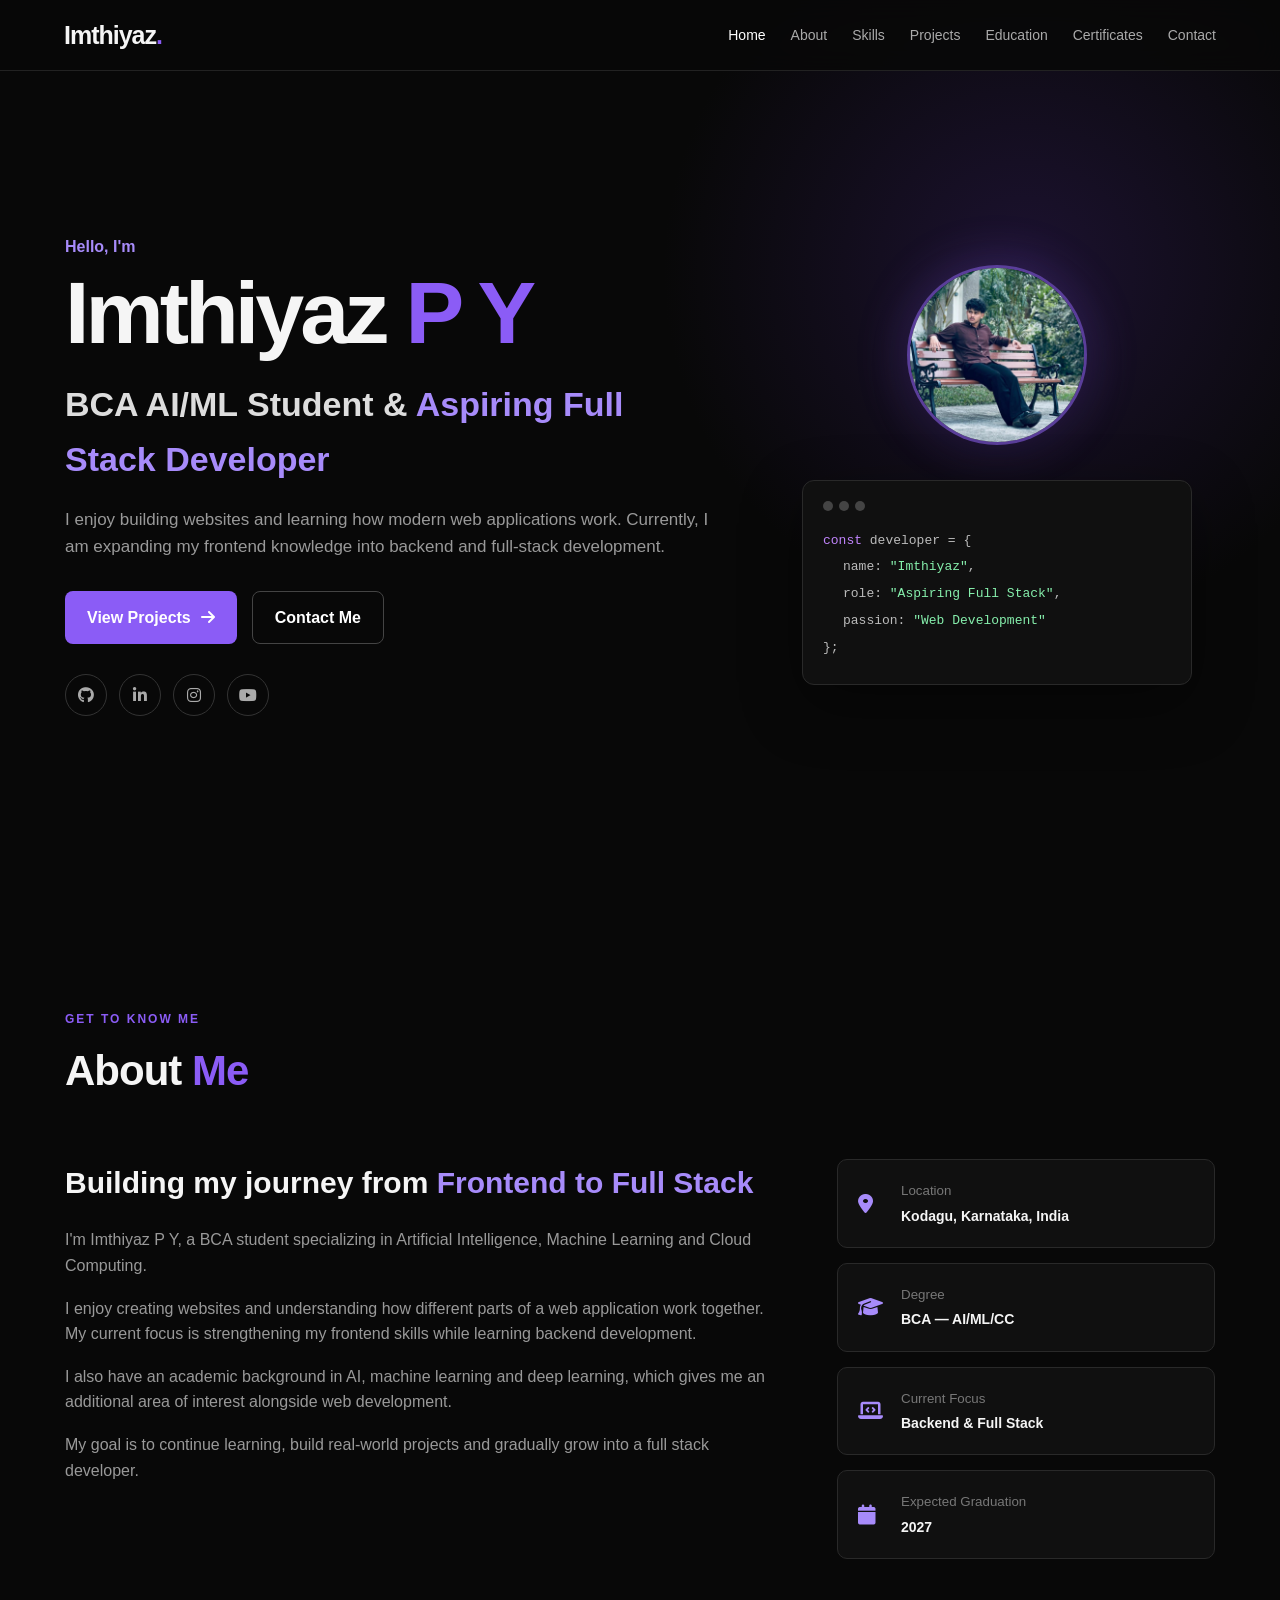
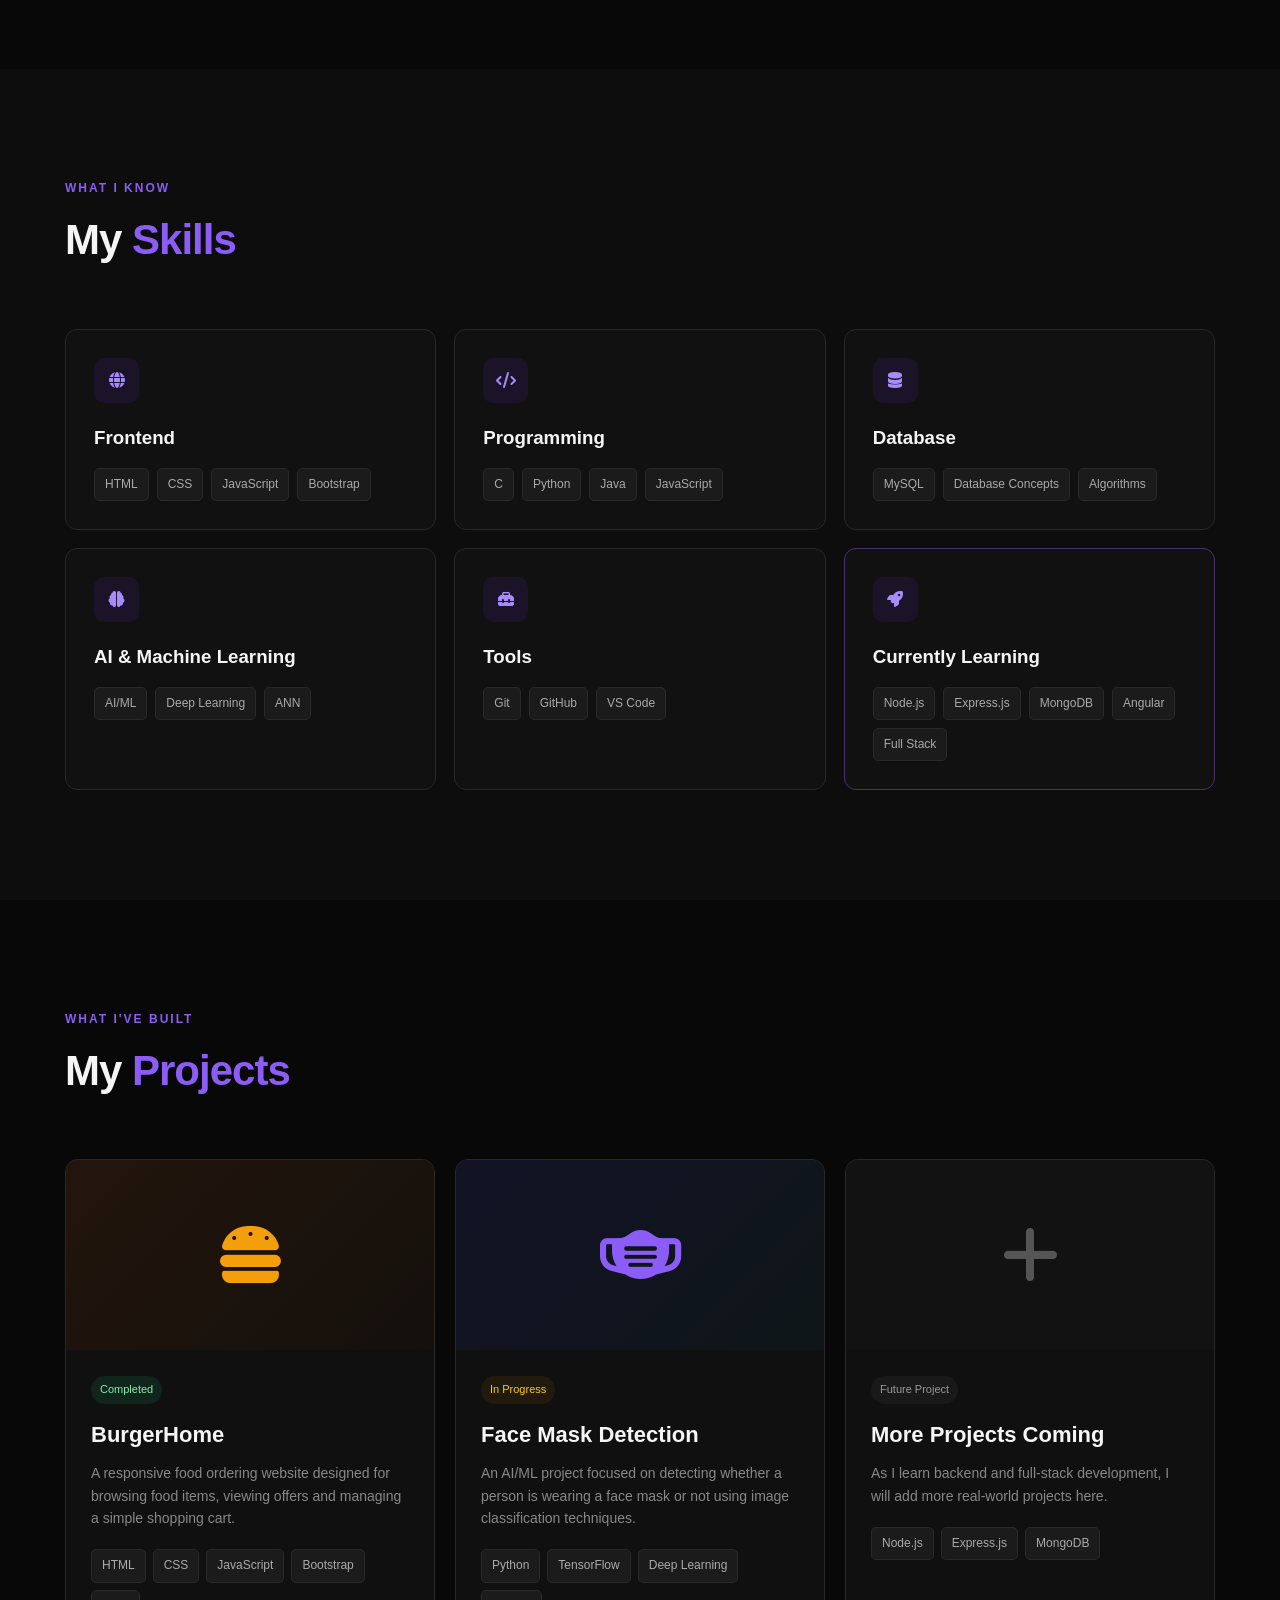
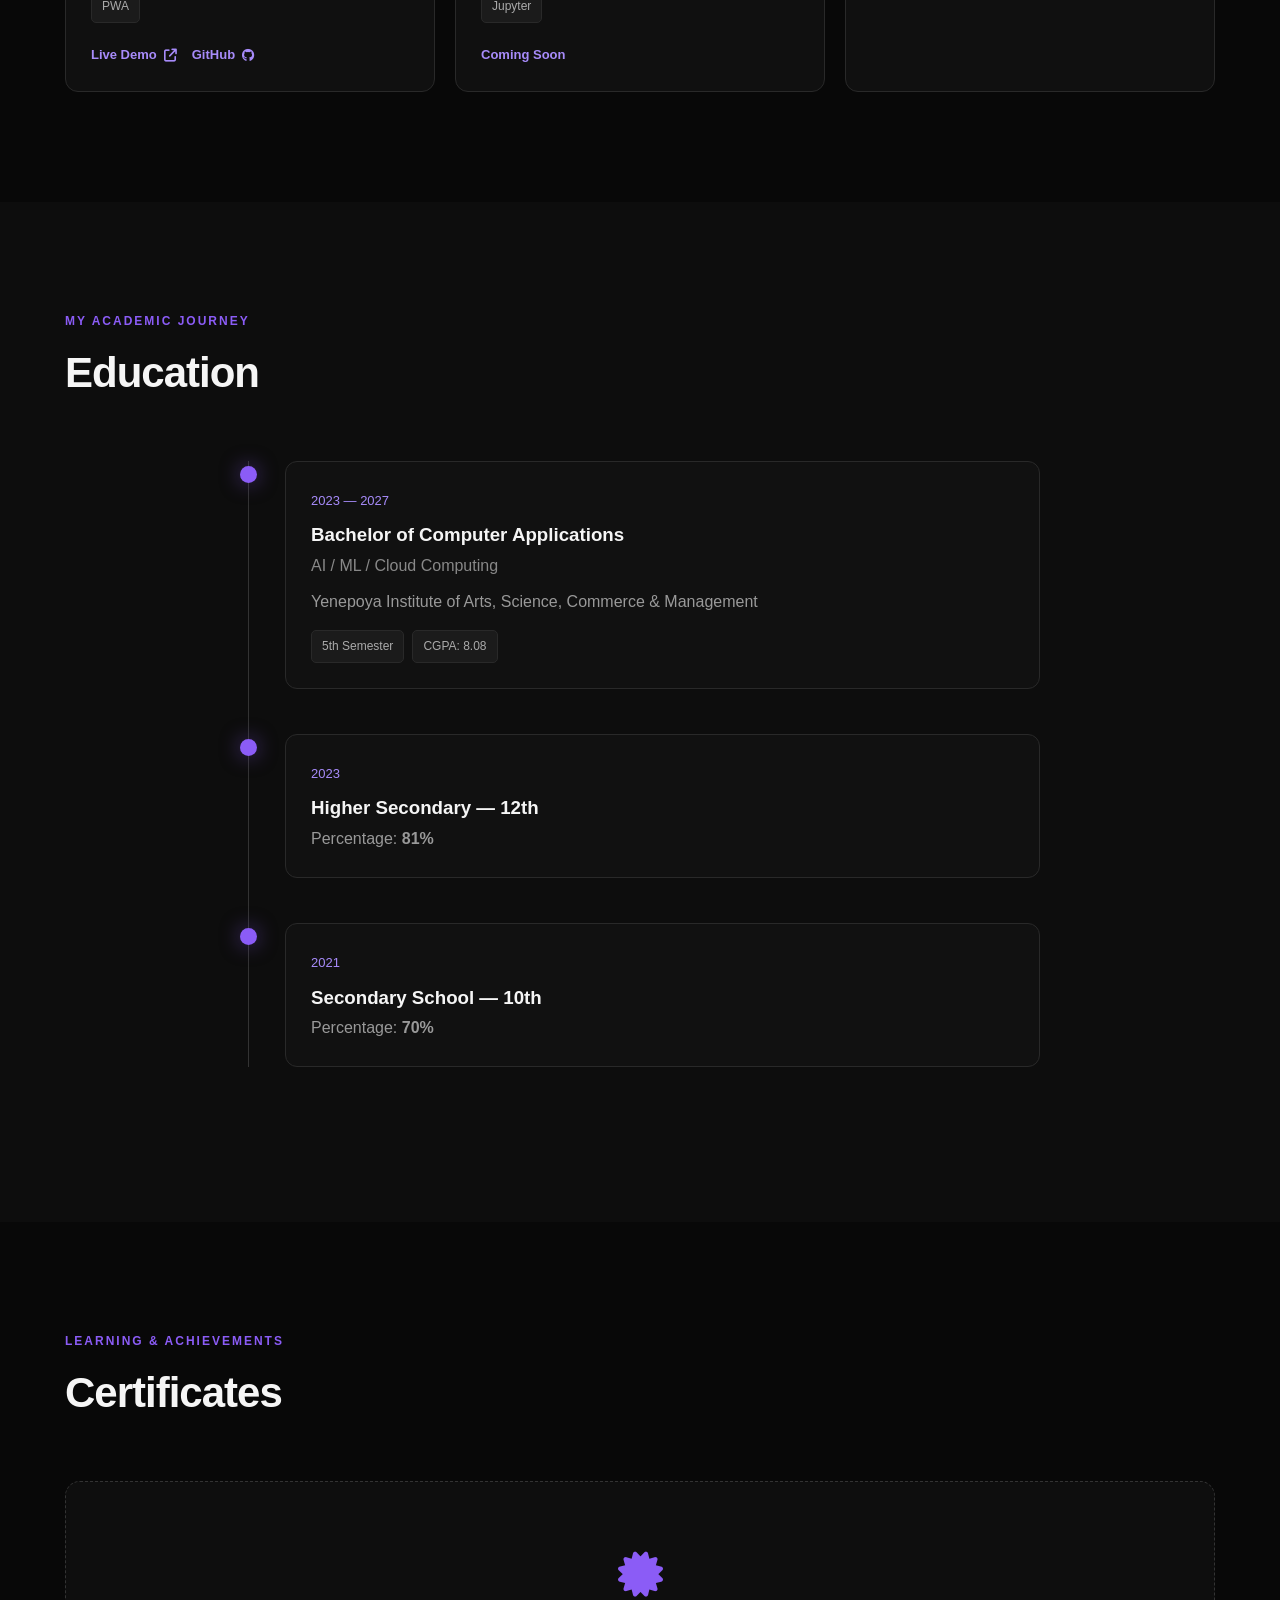
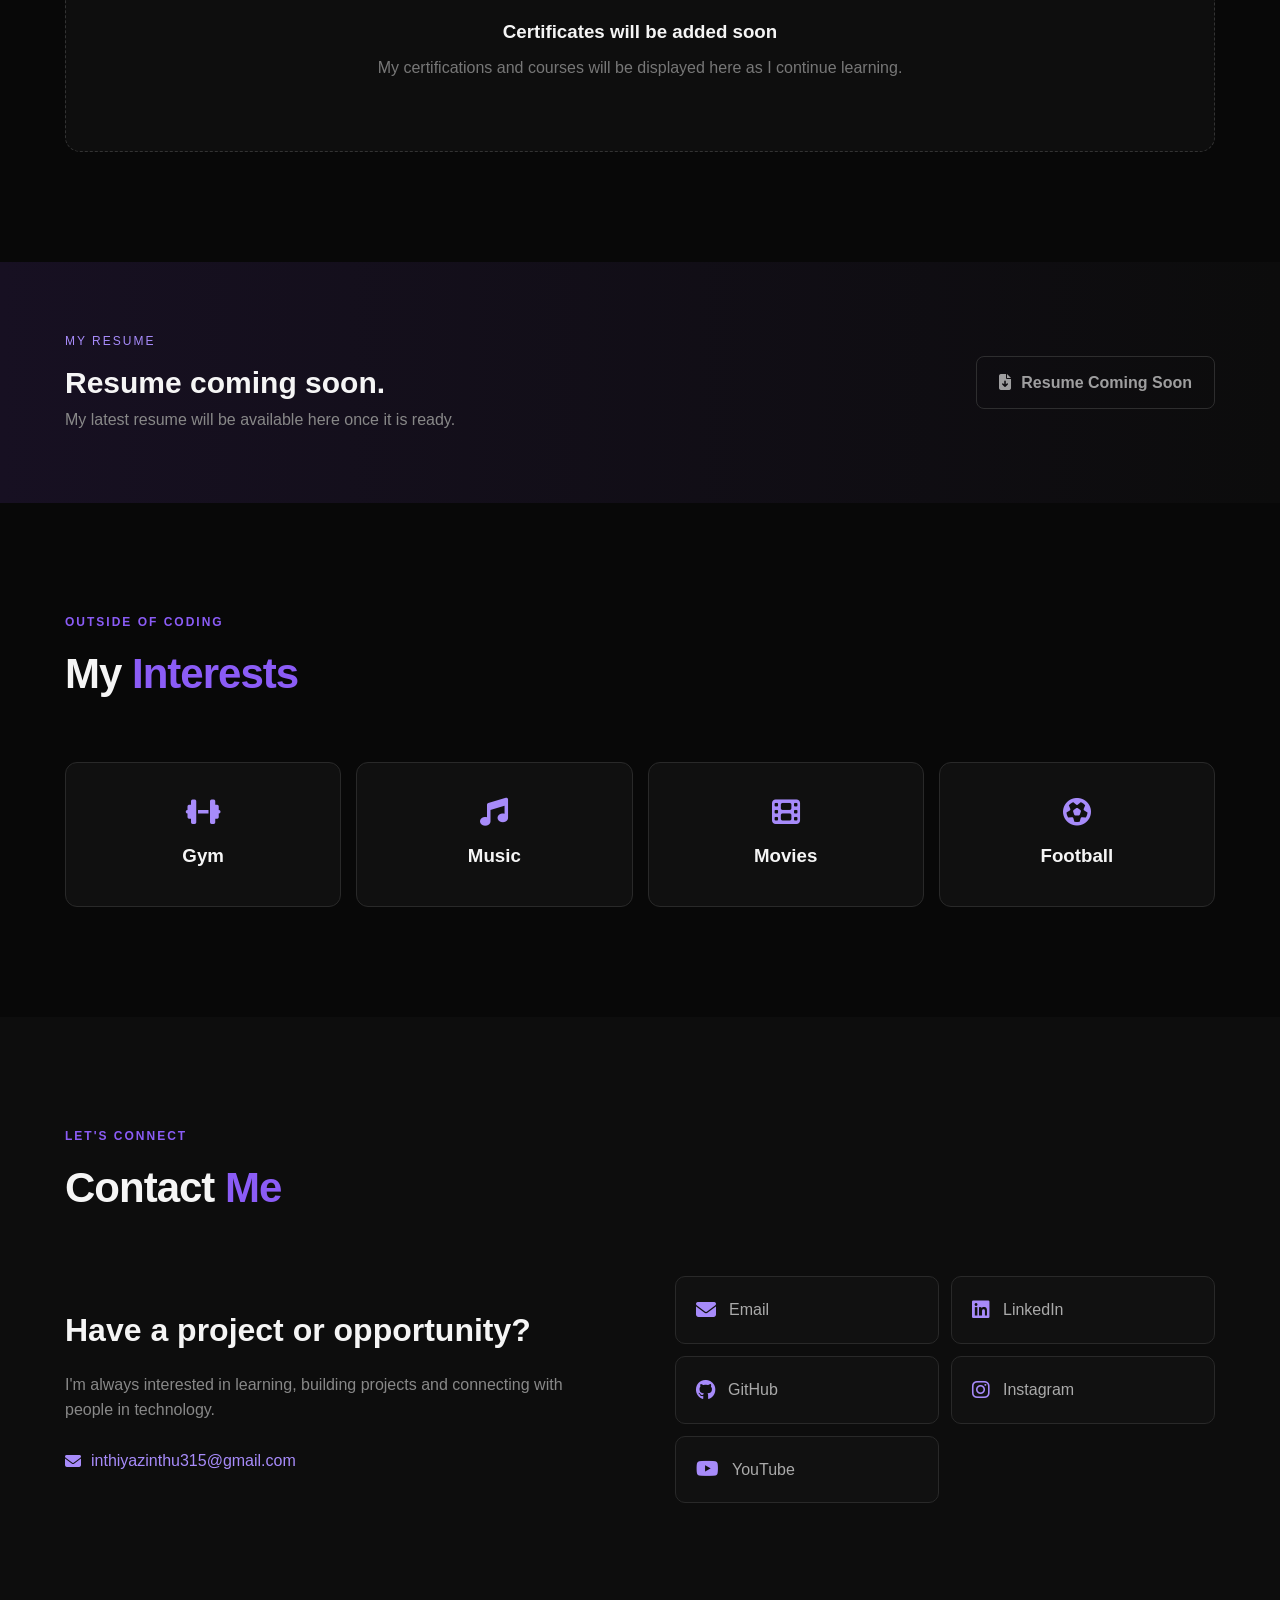
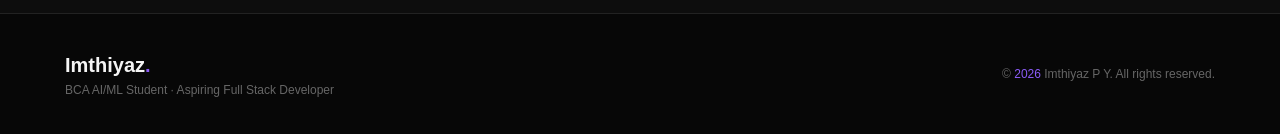
==== index.html @ a66a6342 "first commit" ====
<!DOCTYPE html>
<html lang="en">
<head>
    <meta charset="UTF-8">
    <meta name="viewport" content="width=device-width, initial-scale=1.0">

    <title>Imthiyaz P Y | Aspiring Full Stack Developer</title>

    <meta name="description"
        content="Portfolio of Imthiyaz P Y, a BCA AI/ML student and aspiring full stack developer from Karnataka.">

    <link rel="stylesheet" href="style.css">

    <!-- Font Awesome for icons -->
    <link rel="stylesheet"
        href="https://cdnjs.cloudflare.com/ajax/libs/font-awesome/6.5.2/css/all.min.css">
</head>

<body>

    <!-- ================= NAVBAR ================= -->

    <header class="navbar">
        <div class="nav-container">

            <a href="#home" class="logo">
                Imthiyaz<span>.</span>
            </a>

            <nav id="nav-menu">
                <a href="#home" class="active">Home</a>
                <a href="#about">About</a>
                <a href="#skills">Skills</a>
                <a href="#projects">Projects</a>
                <a href="#education">Education</a>
                <a href="#certificates">Certificates</a>
                <a href="#contact">Contact</a>
            </nav>

            <button class="menu-btn" id="menu-btn">
                <i class="fa-solid fa-bars"></i>
            </button>

        </div>
    </header>


    <!-- ================= HOME ================= -->

    <section id="home" class="hero">

        <div class="hero-container">

            <div class="hero-content">

                <p class="hello">
                    Hello, I'm
                </p>

                <h1>
                    Imthiyaz <span>P Y</span>
                </h1>

                <h2>
                    BCA AI/ML Student &
                    <span>Aspiring Full Stack Developer</span>
                </h2>

                <p class="hero-text">
                    I enjoy building websites and learning how modern
                    web applications work. Currently, I am expanding my
                    frontend knowledge into backend and full-stack development.
                </p>

                <div class="hero-buttons">
                    <a href="#projects" class="btn primary-btn">
                        View Projects
                        <i class="fa-solid fa-arrow-right"></i>
                    </a>

                    <a href="#contact" class="btn secondary-btn">
                        Contact Me
                    </a>
                </div>

                <div class="social-icons">

                    <a href="https://github.com/imthyax"
                       target="_blank"
                       aria-label="GitHub">
                        <i class="fa-brands fa-github"></i>
                    </a>

                    <a href="https://www.linkedin.com/in/imthiyaz-p-y-289121356/"
                       target="_blank"
                       aria-label="LinkedIn">
                        <i class="fa-brands fa-linkedin-in"></i>
                    </a>

                    <a href="https://www.instagram.com/imthyax__/"
                       target="_blank"
                       aria-label="Instagram">
                        <i class="fa-brands fa-instagram"></i>
                    </a>

                    <a href="https://youtube.com/@liftwithimthyax"
                       target="_blank"
                       aria-label="YouTube">
                        <i class="fa-brands fa-youtube"></i>
                    </a>

                </div>

            </div>


            <div class="hero-card">

                <div class="profile-circle">
                    <img src="profile.jpeg" alt="Imthiyaz P Y" class="profile-img">
                </div>

                <div class="code-box">

                    <div class="code-top">
                        <span></span>
                        <span></span>
                        <span></span>
                    </div>

                    <p>
                        <span class="purple">const</span>
                        developer = {
                    </p>

                    <p class="indent">
                        name:
                        <span class="green">"Imthiyaz"</span>,
                    </p>

                    <p class="indent">
                        role:
                        <span class="green">"Aspiring Full Stack"</span>,
                    </p>

                    <p class="indent">
                        passion:
                        <span class="green">"Web Development"</span>
                    </p>

                    <p>};</p>

                </div>

            </div>

        </div>

    </section>


    <!-- ================= ABOUT ================= -->

    <section id="about" class="section">

        <div class="container">

            <div class="section-title">
                <p>GET TO KNOW ME</p>
                <h2>About <span>Me</span></h2>
            </div>

            <div class="about-grid">

                <div class="about-text">

                    <h3>
                        Building my journey from
                        <span>Frontend to Full Stack</span>
                    </h3>

                    <p>
                        I'm Imthiyaz P Y, a BCA student specializing in
                        Artificial Intelligence, Machine Learning and
                        Cloud Computing.
                    </p>

                    <p>
                        I enjoy creating websites and understanding how
                        different parts of a web application work together.
                        My current focus is strengthening my frontend skills
                        while learning backend development.
                    </p>

                    <p>
                        I also have an academic background in AI, machine
                        learning and deep learning, which gives me an
                        additional area of interest alongside web development.
                    </p>

                    <p>
                        My goal is to continue learning, build real-world
                        projects and gradually grow into a full stack developer.
                    </p>

                </div>


                <div class="about-info">

                    <div class="info-card">
                        <i class="fa-solid fa-location-dot"></i>

                        <div>
                            <small>Location</small>
                            <strong>Kodagu, Karnataka, India</strong>
                        </div>
                    </div>

                    <div class="info-card">
                        <i class="fa-solid fa-graduation-cap"></i>

                        <div>
                            <small>Degree</small>
                            <strong>BCA — AI/ML/CC</strong>
                        </div>
                    </div>

                    <div class="info-card">
                        <i class="fa-solid fa-laptop-code"></i>

                        <div>
                            <small>Current Focus</small>
                            <strong>Backend & Full Stack</strong>
                        </div>
                    </div>

                    <div class="info-card">
                        <i class="fa-solid fa-calendar"></i>

                        <div>
                            <small>Expected Graduation</small>
                            <strong>2027</strong>
                        </div>
                    </div>

                </div>

            </div>

        </div>

    </section>


    <!-- ================= SKILLS ================= -->

    <section id="skills" class="section dark-section">

        <div class="container">

            <div class="section-title">
                <p>WHAT I KNOW</p>
                <h2>My <span>Skills</span></h2>
            </div>


            <div class="skills-grid">

                <!-- Frontend -->

                <div class="skill-card">

                    <div class="skill-icon">
                        <i class="fa-solid fa-globe"></i>
                    </div>

                    <h3>Frontend</h3>

                    <div class="skill-list">
                        <span>HTML</span>
                        <span>CSS</span>
                        <span>JavaScript</span>
                        <span>Bootstrap</span>
                    </div>

                </div>


                <!-- Programming -->

                <div class="skill-card">

                    <div class="skill-icon">
                        <i class="fa-solid fa-code"></i>
                    </div>

                    <h3>Programming</h3>

                    <div class="skill-list">
                        <span>C</span>
                        <span>Python</span>
                        <span>Java</span>
                        <span>JavaScript</span>
                    </div>

                </div>


                <!-- Database -->

                <div class="skill-card">

                    <div class="skill-icon">
                        <i class="fa-solid fa-database"></i>
                    </div>

                    <h3>Database</h3>

                    <div class="skill-list">
                        <span>MySQL</span>
                        <span>Database Concepts</span>
                        <span>Algorithms</span>
                    </div>

                </div>


                <!-- AI ML -->

                <div class="skill-card">

                    <div class="skill-icon">
                        <i class="fa-solid fa-brain"></i>
                    </div>

                    <h3>AI & Machine Learning</h3>

                    <div class="skill-list">
                        <span>AI/ML</span>
                        <span>Deep Learning</span>
                        <span>ANN</span>
                    </div>

                </div>


                <!-- Tools -->

                <div class="skill-card">

                    <div class="skill-icon">
                        <i class="fa-solid fa-toolbox"></i>
                    </div>

                    <h3>Tools</h3>

                    <div class="skill-list">
                        <span>Git</span>
                        <span>GitHub</span>
                        <span>VS Code</span>
                    </div>

                </div>


                <!-- Currently learning -->

                <div class="skill-card learning-card">

                    <div class="skill-icon">
                        <i class="fa-solid fa-rocket"></i>
                    </div>

                    <h3>Currently Learning</h3>

                    <div class="skill-list">
                        <span>Node.js</span>
                        <span>Express.js</span>
                        <span>MongoDB</span>
                        <span>Angular</span>
                        <span>Full Stack</span>
                    </div>

                </div>

            </div>

        </div>

    </section>


    <!-- ================= PROJECTS ================= -->

    <section id="projects" class="section">

        <div class="container">

            <div class="section-title">
                <p>WHAT I'VE BUILT</p>
                <h2>My <span>Projects</span></h2>
            </div>


            <div class="projects-grid">


                <!-- BurgerHome -->

                <article class="project-card">

                    <div class="project-image burger-image">
                        <i class="fa-solid fa-burger"></i>
                    </div>

                    <div class="project-content">

                        <span class="project-status completed">
                            Completed
                        </span>

                        <h3>BurgerHome</h3>

                        <p>
                            A responsive food ordering website designed
                            for browsing food items, viewing offers and
                            managing a simple shopping cart.
                        </p>

                        <div class="tech-stack">
                            <span>HTML</span>
                            <span>CSS</span>
                            <span>JavaScript</span>
                            <span>Bootstrap</span>
                            <span>PWA</span>
                        </div>

                        <div class="project-links">

                            <a href="https://imthyax.github.io/Burger-house-project/"
                               target="_blank">
                                Live Demo
                                <i class="fa-solid fa-arrow-up-right-from-square"></i>
                            </a>

                            <a href="https://github.com/imthyax"
                               target="_blank">
                                GitHub
                                <i class="fa-brands fa-github"></i>
                            </a>

                        </div>

                    </div>

                </article>


                <!-- Face Mask -->

                <article class="project-card">

                    <div class="project-image ai-image">
                        <i class="fa-solid fa-mask-face"></i>
                    </div>

                    <div class="project-content">

                        <span class="project-status progress">
                            In Progress
                        </span>

                        <h3>Face Mask Detection</h3>

                        <p>
                            An AI/ML project focused on detecting whether
                            a person is wearing a face mask or not using
                            image classification techniques.
                        </p>

                        <div class="tech-stack">
                            <span>Python</span>
                            <span>TensorFlow</span>
                            <span>Deep Learning</span>
                            <span>Jupyter</span>
                        </div>

                        <div class="project-links">

                            <a href="#contact">
                                Coming Soon
                            </a>

                        </div>

                    </div>

                </article>


                <!-- Future project -->

                <article class="project-card future-project">

                    <div class="project-image future-image">
                        <i class="fa-solid fa-plus"></i>
                    </div>

                    <div class="project-content">

                        <span class="project-status future">
                            Future Project
                        </span>

                        <h3>More Projects Coming</h3>

                        <p>
                            As I learn backend and full-stack development,
                            I will add more real-world projects here.
                        </p>

                        <div class="tech-stack">
                            <span>Node.js</span>
                            <span>Express.js</span>
                            <span>MongoDB</span>
                        </div>

                    </div>

                </article>

            </div>

        </div>

    </section>


    <!-- ================= EDUCATION ================= -->

    <section id="education" class="section dark-section">

        <div class="container">

            <div class="section-title">
                <p>MY ACADEMIC JOURNEY</p>
                <h2>Education</h2>
            </div>


            <div class="timeline">

                <div class="timeline-item">

                    <div class="timeline-dot"></div>

                    <div class="timeline-content">

                        <span>2023 — 2027</span>

                        <h3>
                            Bachelor of Computer Applications
                        </h3>

                        <h4>
                            AI / ML / Cloud Computing
                        </h4>

                        <p>
                            Yenepoya Institute of Arts, Science,
                            Commerce & Management
                        </p>

                        <div class="education-details">
                            <span>5th Semester</span>
                            <span>CGPA: 8.08</span>
                        </div>

                    </div>

                </div>


                <div class="timeline-item">

                    <div class="timeline-dot"></div>

                    <div class="timeline-content">

                        <span>2023</span>

                        <h3>Higher Secondary — 12th</h3>

                        <p>
                            Percentage: <strong>81%</strong>
                        </p>

                    </div>

                </div>


                <div class="timeline-item">

                    <div class="timeline-dot"></div>

                    <div class="timeline-content">

                        <span>2021</span>

                        <h3>Secondary School — 10th</h3>

                        <p>
                            Percentage: <strong>70%</strong>
                        </p>

                    </div>

                </div>

            </div>

        </div>

    </section>


    <!-- ================= CERTIFICATES ================= -->

    <section id="certificates" class="section">

        <div class="container">

            <div class="section-title">
                <p>LEARNING & ACHIEVEMENTS</p>
                <h2>Certificates</h2>
            </div>

            <div class="empty-section">

                <i class="fa-solid fa-certificate"></i>

                <h3>Certificates will be added soon</h3>

                <p>
                    My certifications and courses will be displayed here
                    as I continue learning.
                </p>

            </div>

        </div>

    </section>


    <!-- ================= RESUME ================= -->

    <section id="resume" class="resume-section">

        <div class="container">

            <div class="resume-content">

                <div>
                    <p class="small-heading">MY RESUME</p>

                    <h2>
                        Resume coming soon.
                    </h2>

                    <p>
                        My latest resume will be available here once it is ready.
                    </p>
                </div>

                <a href="#" class="btn secondary-btn disabled">
                    <i class="fa-solid fa-file-arrow-down"></i>
                    Resume Coming Soon
                </a>

            </div>

        </div>

    </section>


    <!-- ================= INTERESTS ================= -->

    <section class="section">

        <div class="container">

            <div class="section-title">
                <p>OUTSIDE OF CODING</p>
                <h2>My <span>Interests</span></h2>
            </div>


            <div class="interests-grid">

                <div class="interest-card">
                    <i class="fa-solid fa-dumbbell"></i>
                    <h3>Gym</h3>
                </div>

                <div class="interest-card">
                    <i class="fa-solid fa-music"></i>
                    <h3>Music</h3>
                </div>

                <div class="interest-card">
                    <i class="fa-solid fa-film"></i>
                    <h3>Movies</h3>
                </div>

                <div class="interest-card">
                    <i class="fa-solid fa-futbol"></i>
                    <h3>Football</h3>
                </div>

            </div>

        </div>

    </section>


    <!-- ================= CONTACT ================= -->

    <section id="contact" class="section dark-section">

        <div class="container">

            <div class="section-title">
                <p>LET'S CONNECT</p>
                <h2>Contact <span>Me</span></h2>
            </div>


            <div class="contact-grid">

                <div class="contact-text">

                    <h3>
                        Have a project or opportunity?
                    </h3>

                    <p>
                        I'm always interested in learning, building
                        projects and connecting with people in technology.
                    </p>

                    <a href="mailto:inthiyazinthu315@gmail.com"
                       class="email-link">
                        <i class="fa-solid fa-envelope"></i>
                        inthiyazinthu315@gmail.com
                    </a>

                </div>


                <div class="contact-links">

                    <a href="mailto:inthiyazinthu315@gmail.com">
                        <i class="fa-solid fa-envelope"></i>
                        <span>Email</span>
                    </a>

                    <a href="https://www.linkedin.com/in/imthiyaz-p-y-289121356/"
                       target="_blank">
                        <i class="fa-brands fa-linkedin"></i>
                        <span>LinkedIn</span>
                    </a>

                    <a href="https://github.com/imthyax"
                       target="_blank">
                        <i class="fa-brands fa-github"></i>
                        <span>GitHub</span>
                    </a>

                    <a href="https://www.instagram.com/imthyax__/"
                       target="_blank">
                        <i class="fa-brands fa-instagram"></i>
                        <span>Instagram</span>
                    </a>

                    <a href="https://youtube.com/@liftwithimthyax"
                       target="_blank">
                        <i class="fa-brands fa-youtube"></i>
                        <span>YouTube</span>
                    </a>

                </div>

            </div>

        </div>

    </section>


    <!-- ================= FOOTER ================= -->

    <footer>

        <div class="container footer-content">

            <div>
                <h3>Imthiyaz<span>.</span></h3>

                <p>
                    BCA AI/ML Student · Aspiring Full Stack Developer
                </p>
            </div>

            <p>
                © <span id="year"></span> Imthiyaz P Y. All rights reserved.
            </p>

        </div>

    </footer>


    <!-- Back to top -->

    <button id="top-btn" class="top-btn">
        <i class="fa-solid fa-arrow-up"></i>
    </button>


    <script src="script.js"></script>

</body>
</html>
---- style.css ----
/* =====================================================
   RESET
===================================================== */

* {
    margin: 0;
    padding: 0;
    box-sizing: border-box;
}

html {
    scroll-behavior: smooth;
}

body {
    font-family: Arial, Helvetica, sans-serif;
    background: #080808;
    color: #f5f5f5;
    line-height: 1.6;
}

a {
    text-decoration: none;
    color: inherit;
}

button {
    font-family: inherit;
}

.container {
    width: 90%;
    max-width: 1150px;
    margin: auto;
}


/* =====================================================
   NAVBAR
===================================================== */

.navbar {
    position: fixed;
    top: 0;
    left: 0;
    width: 100%;
    z-index: 1000;

    background: rgba(8, 8, 8, 0.9);
    backdrop-filter: blur(12px);

    border-bottom: 1px solid #222;
}

.nav-container {
    width: 90%;
    max-width: 1200px;
    margin: auto;

    min-height: 70px;

    display: flex;
    align-items: center;
    justify-content: space-between;
}

.logo {
    font-size: 25px;
    font-weight: 800;
    letter-spacing: -1px;
}

.logo span,
footer span {
    color: #8b5cf6;
}

nav {
    display: flex;
    gap: 25px;
}

nav a {
    color: #aaa;
    font-size: 14px;
    transition: 0.3s;
}

nav a:hover,
nav a.active {
    color: #fff;
}

.menu-btn {
    display: none;

    background: none;
    border: none;
    color: white;

    font-size: 22px;
    cursor: pointer;
}


/* =====================================================
   HERO
===================================================== */

.hero {
    min-height: 100vh;
    display: flex;
    align-items: center;

    padding: 120px 0 70px;

    background:
        radial-gradient(circle at 80% 30%, #1c1230 0, transparent 30%),
        #080808;
}

.hero-container {
    width: 90%;
    max-width: 1150px;
    margin: auto;

    display: grid;
    grid-template-columns: 1.2fr 0.8fr;
    gap: 60px;

    align-items: center;
}

.hello {
    color: #a78bfa;
    font-weight: 600;
    margin-bottom: 10px;
}

.hero h1 {
    font-size: clamp(50px, 8vw, 88px);
    line-height: 1;
    letter-spacing: -4px;
    margin-bottom: 20px;
}

.hero h1 span {
    color: #8b5cf6;
}

.hero h2 {
    font-size: clamp(22px, 3vw, 34px);
    color: #ddd;
    margin-bottom: 20px;
}

.hero h2 span {
    color: #a78bfa;
}

.hero-text {
    max-width: 650px;
    color: #999;
    font-size: 17px;
}

.hero-buttons {
    display: flex;
    gap: 15px;
    margin-top: 30px;
    flex-wrap: wrap;
}

.btn {
    padding: 13px 22px;
    border-radius: 8px;

    display: inline-flex;
    align-items: center;
    gap: 10px;

    font-weight: 600;
    transition: 0.3s;
}

.primary-btn {
    background: #8b5cf6;
    color: white;
}

.primary-btn:hover {
    transform: translateY(-3px);
    background: #7c3aed;
}

.secondary-btn {
    border: 1px solid #444;
    color: white;
}

.secondary-btn:hover {
    border-color: #8b5cf6;
    color: #a78bfa;
}

.social-icons {
    display: flex;
    gap: 12px;
    margin-top: 30px;
}

.social-icons a {
    width: 42px;
    height: 42px;

    border: 1px solid #333;
    border-radius: 50%;

    display: flex;
    align-items: center;
    justify-content: center;

    color: #aaa;
    transition: 0.3s;
}

.social-icons a:hover {
    color: white;
    border-color: #8b5cf6;
    background: #171020;
    transform: translateY(-3px);
}


/* Hero code card */

.hero-card {
    display: flex;
    flex-direction: column;
    align-items: center;
}

.profile-circle {
    width: 180px;
    height: 180px;

    border-radius: 50%;
    overflow: hidden;

    display: flex;
    align-items: center;
    justify-content: center;

    background: #111;
    border: 3px solid rgba(139, 92, 246, 0.6);

    box-shadow:
        0 0 50px rgba(139, 92, 246, 0.3),
        0 10px 30px rgba(0, 0, 0, 0.5);

    margin-bottom: 35px;
    transition: transform 0.4s ease, border-color 0.4s ease, box-shadow 0.4s ease;
}

.profile-circle:hover {
    transform: translateY(-5px) scale(1.03);
    border-color: #a78bfa;
    box-shadow:
        0 0 65px rgba(139, 92, 246, 0.55),
        0 15px 35px rgba(0, 0, 0, 0.7);
}

.profile-img {
    width: 100%;
    height: 100%;
    object-fit: cover;
    object-position: 40% 20%;
    display: block;
}

.code-box {
    width: 100%;
    max-width: 390px;

    padding: 20px;

    background: #101010;
    border: 1px solid #292929;
    border-radius: 12px;

    color: #bbb;

    font-family: "Courier New", monospace;
    font-size: 13px;

    box-shadow: 0 20px 60px rgba(0, 0, 0, 0.4);
}

.code-top {
    display: flex;
    gap: 6px;
    margin-bottom: 20px;
}

.code-top span {
    width: 10px;
    height: 10px;
    border-radius: 50%;
    background: #444;
}

.code-box p {
    margin: 6px 0;
}

.indent {
    padding-left: 20px;
}

.purple {
    color: #c084fc;
}

.green {
    color: #86efac;
}


/* =====================================================
   SECTIONS
===================================================== */

.section {
    padding: 110px 0;
}

.dark-section {
    background: #0d0d0d;
}

.section-title {
    margin-bottom: 55px;
}

.section-title p {
    color: #8b5cf6;
    font-size: 12px;
    font-weight: bold;
    letter-spacing: 2px;
    margin-bottom: 8px;
}

.section-title h2 {
    font-size: 42px;
    letter-spacing: -1px;
}

.section-title h2 span {
    color: #8b5cf6;
}


/* =====================================================
   ABOUT
===================================================== */

.about-grid {
    display: grid;
    grid-template-columns: 1.3fr 0.7fr;
    gap: 70px;
}

.about-text h3 {
    font-size: 30px;
    margin-bottom: 20px;
}

.about-text h3 span {
    color: #a78bfa;
}

.about-text p {
    color: #999;
    margin-bottom: 17px;
}

.about-info {
    display: flex;
    flex-direction: column;
    gap: 15px;
}

.info-card {
    padding: 20px;

    display: flex;
    align-items: center;
    gap: 18px;

    border: 1px solid #292929;
    border-radius: 10px;

    background: #101010;
}

.info-card > i {
    color: #a78bfa;
    font-size: 20px;
    width: 25px;
}

.info-card small {
    display: block;
    color: #777;
    margin-bottom: 3px;
}

.info-card strong {
    display: block;
    font-size: 14px;
}


/* =====================================================
   SKILLS
===================================================== */

.skills-grid {
    display: grid;
    grid-template-columns: repeat(3, 1fr);
    gap: 18px;
}

.skill-card {
    padding: 28px;

    border: 1px solid #282828;
    background: #111;
    border-radius: 12px;

    transition: 0.3s;
}

.skill-card:hover {
    transform: translateY(-5px);
    border-color: #6540a8;
}

.skill-icon {
    width: 45px;
    height: 45px;

    border-radius: 10px;

    display: flex;
    align-items: center;
    justify-content: center;

    background: #1b1327;
    color: #a78bfa;

    margin-bottom: 20px;
}

.skill-card h3 {
    margin-bottom: 15px;
}

.skill-list {
    display: flex;
    flex-wrap: wrap;
    gap: 8px;
}

.skill-list span,
.tech-stack span,
.education-details span {
    padding: 6px 10px;

    border-radius: 5px;

    background: #1b1b1b;
    border: 1px solid #292929;

    color: #aaa;
    font-size: 12px;
}

.learning-card {
    border-color: #49326c;
}


/* =====================================================
   PROJECTS
===================================================== */

.projects-grid {
    display: grid;
    grid-template-columns: repeat(3, 1fr);
    gap: 20px;
}

.project-card {
    overflow: hidden;

    border: 1px solid #292929;
    border-radius: 13px;

    background: #101010;

    transition: 0.3s;
}

.project-card:hover {
    transform: translateY(-7px);
    border-color: #6540a8;
}

.project-image {
    height: 190px;

    display: flex;
    align-items: center;
    justify-content: center;

    font-size: 65px;
}

.burger-image {
    background: linear-gradient(135deg, #22150c, #15100c);
    color: #f59e0b;
}

.ai-image {
    background: linear-gradient(135deg, #131326, #0e1618);
    color: #8b5cf6;
}

.future-image {
    background: #121212;
    color: #555;
}

.project-content {
    padding: 25px;
}

.project-status {
    display: inline-block;

    padding: 5px 9px;
    border-radius: 20px;

    font-size: 11px;
    margin-bottom: 13px;
}

.completed {
    background: #10251b;
    color: #86efac;
}

.progress {
    background: #211a0d;
    color: #facc15;
}

.future {
    background: #191919;
    color: #999;
}

.project-content h3 {
    font-size: 22px;
    margin-bottom: 10px;
}

.project-content p {
    color: #888;
    font-size: 14px;
    margin-bottom: 20px;
}

.tech-stack {
    display: flex;
    flex-wrap: wrap;
    gap: 7px;
    margin-bottom: 22px;
}

.project-links {
    display: flex;
    gap: 15px;
}

.project-links a {
    color: #a78bfa;
    font-size: 13px;
    font-weight: bold;

    display: flex;
    align-items: center;
    gap: 7px;
}

.project-links a:hover {
    color: white;
}


/* =====================================================
   EDUCATION
===================================================== */

.timeline {
    max-width: 800px;
    margin: auto;

    position: relative;
}

.timeline::before {
    content: "";

    position: absolute;
    left: 8px;
    top: 0;
    bottom: 0;

    width: 1px;
    background: #333;
}

.timeline-item {
    position: relative;
    padding-left: 45px;
    margin-bottom: 45px;
}

.timeline-dot {
    position: absolute;
    left: 0;
    top: 5px;

    width: 17px;
    height: 17px;

    border-radius: 50%;

    background: #8b5cf6;

    box-shadow: 0 0 20px rgba(139, 92, 246, 0.5);
}

.timeline-content {
    padding: 25px;

    border: 1px solid #292929;
    border-radius: 12px;

    background: #111;
}

.timeline-content > span {
    color: #a78bfa;
    font-size: 13px;
}

.timeline-content h3 {
    margin: 8px 0 3px;
}

.timeline-content h4 {
    color: #888;
    font-weight: normal;
    margin-bottom: 10px;
}

.timeline-content p {
    color: #999;
}

.education-details {
    display: flex;
    gap: 8px;
    margin-top: 15px;
}


/* =====================================================
   CERTIFICATES
===================================================== */

.empty-section {
    text-align: center;

    padding: 70px 20px;

    border: 1px dashed #333;
    border-radius: 15px;

    background: #0e0e0e;
}

.empty-section i {
    font-size: 45px;
    color: #8b5cf6;
    margin-bottom: 20px;
}

.empty-section h3 {
    margin-bottom: 8px;
}

.empty-section p {
    color: #777;
}


/* =====================================================
   RESUME
===================================================== */

.resume-section {
    padding: 70px 0;

    background:
        linear-gradient(90deg, #171022, #0c0c0c);
}

.resume-content {
    display: flex;
    align-items: center;
    justify-content: space-between;
    gap: 30px;
}

.small-heading {
    color: #a78bfa;
    font-size: 12px;
    letter-spacing: 2px;
    margin-bottom: 8px;
}

.resume-content h2 {
    font-size: 30px;
}

.resume-content p:last-child {
    color: #888;
}

.disabled {
    opacity: 0.6;
    cursor: not-allowed;
}


/* =====================================================
   INTERESTS
===================================================== */

.interests-grid {
    display: grid;
    grid-template-columns: repeat(4, 1fr);
    gap: 15px;
}

.interest-card {
    padding: 35px 20px;

    text-align: center;

    border: 1px solid #292929;
    border-radius: 12px;

    background: #101010;

    transition: 0.3s;
}

.interest-card:hover {
    transform: translateY(-5px);
    border-color: #6540a8;
}

.interest-card i {
    color: #a78bfa;
    font-size: 28px;
    margin-bottom: 15px;
}


/* =====================================================
   CONTACT
===================================================== */

.contact-grid {
    display: grid;
    grid-template-columns: 1fr 1fr;
    gap: 70px;
    align-items: center;
}

.contact-text h3 {
    font-size: 32px;
    margin-bottom: 15px;
}

.contact-text p {
    color: #888;
    margin-bottom: 25px;
}

.email-link {
    color: #a78bfa;
    display: inline-flex;
    align-items: center;
    gap: 10px;
}

.contact-links {
    display: grid;
    grid-template-columns: 1fr 1fr;
    gap: 12px;
}

.contact-links a {
    padding: 20px;

    border: 1px solid #292929;
    border-radius: 10px;

    display: flex;
    align-items: center;
    gap: 13px;

    background: #111;

    color: #aaa;

    transition: 0.3s;
}

.contact-links a:hover {
    color: white;
    border-color: #6540a8;
    transform: translateY(-3px);
}

.contact-links i {
    color: #a78bfa;
    font-size: 20px;
}


/* =====================================================
   FOOTER
===================================================== */

footer {
    border-top: 1px solid #222;
    background: #070707;
}

.footer-content {
    min-height: 120px;

    display: flex;
    align-items: center;
    justify-content: space-between;
    gap: 20px;
}

.footer-content h3 {
    font-size: 20px;
}

.footer-content p {
    color: #666;
    font-size: 12px;
}


/* =====================================================
   BACK TO TOP
===================================================== */

.top-btn {
    position: fixed;

    right: 20px;
    bottom: 20px;

    width: 42px;
    height: 42px;

    border: none;
    border-radius: 50%;

    background: #8b5cf6;
    color: white;

    cursor: pointer;

    opacity: 0;
    visibility: hidden;

    transition: 0.3s;

    z-index: 500;
}

.top-btn.show {
    opacity: 1;
    visibility: visible;
}


/* =====================================================
   MOBILE
===================================================== */

@media (max-width: 900px) {

    nav {
        position: absolute;

        top: 70px;
        left: 0;

        width: 100%;

        display: none;
        flex-direction: column;

        padding: 20px;

        background: #0d0d0d;
        border-bottom: 1px solid #222;
    }

    nav.show {
        display: flex;
    }

    nav a {
        padding: 8px 0;
    }

    .menu-btn {
        display: block;
    }

    .hero-container {
        grid-template-columns: 1fr;
        text-align: center;
    }

    .hero-text {
        margin: auto;
    }

    .hero-buttons,
    .social-icons {
        justify-content: center;
    }

    .hero-card {
        margin-top: 20px;
    }

    .about-grid,
    .contact-grid {
        grid-template-columns: 1fr;
        gap: 40px;
    }

    .skills-grid,
    .projects-grid {
        grid-template-columns: repeat(2, 1fr);
    }

}


@media (max-width: 600px) {

    .section {
        padding: 80px 0;
    }

    .hero {
        padding-top: 110px;
    }

    .hero h1 {
        font-size: 55px;
    }

    .hero h2 {
        font-size: 23px;
    }

    .section-title h2 {
        font-size: 34px;
    }

    .skills-grid,
    .projects-grid,
    .interests-grid {
        grid-template-columns: 1fr;
    }

    .contact-links {
        grid-template-columns: 1fr;
    }

    .resume-content {
        flex-direction: column;
        align-items: flex-start;
    }

    .footer-content {
        flex-direction: column;
        justify-content: center;
        text-align: center;
        padding: 30px 0;
    }

}
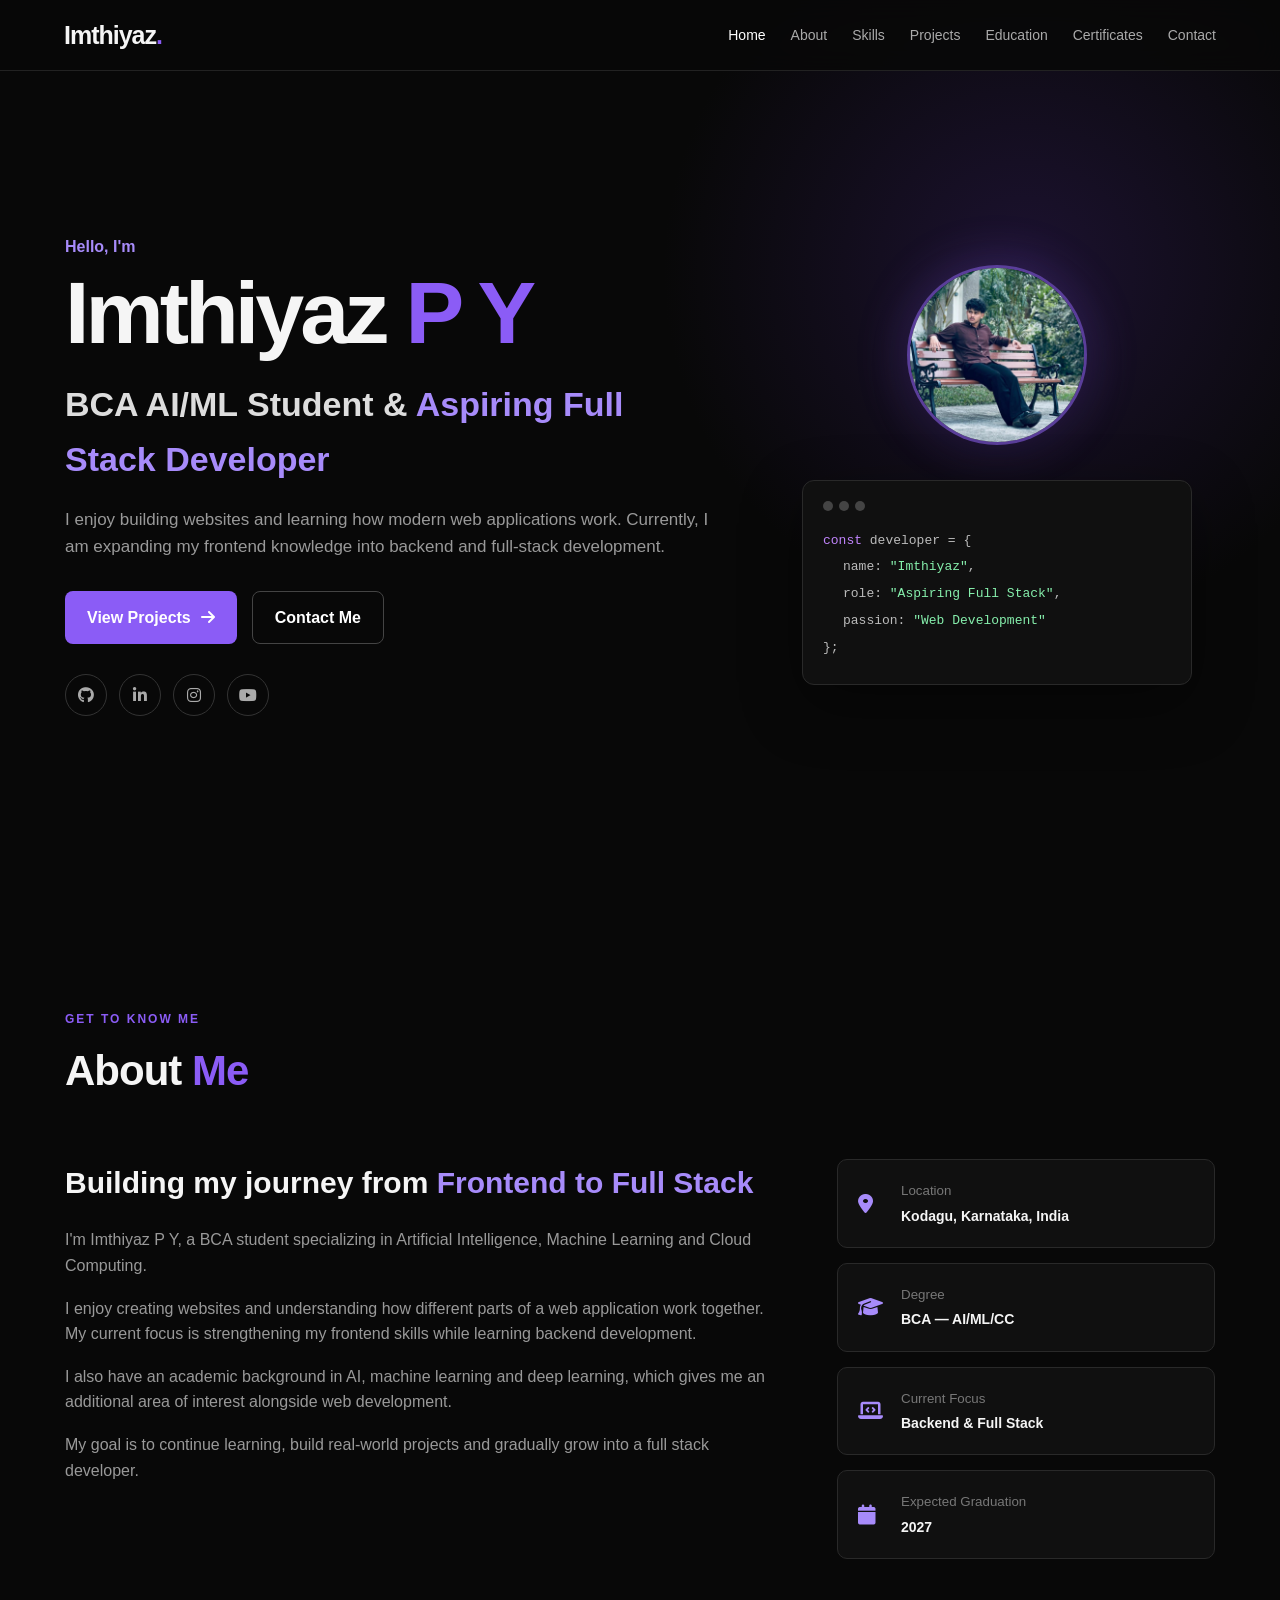
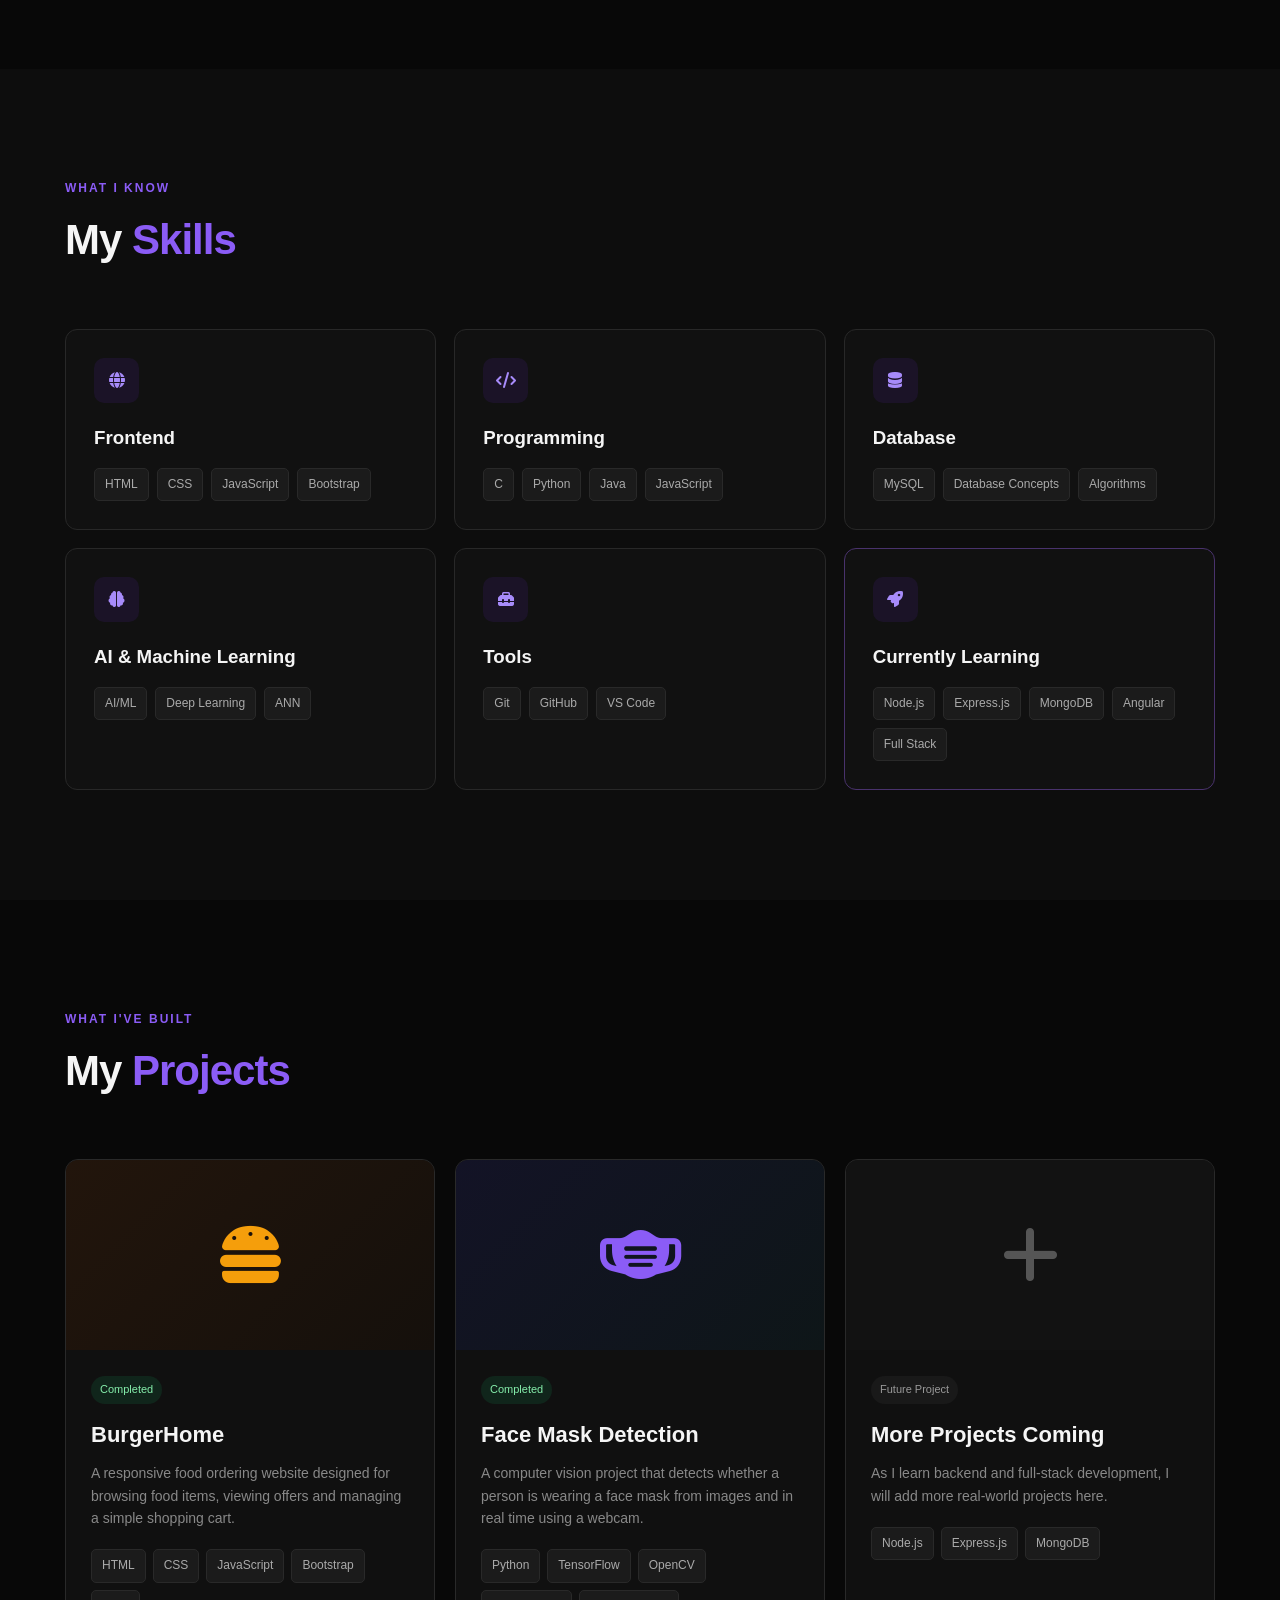
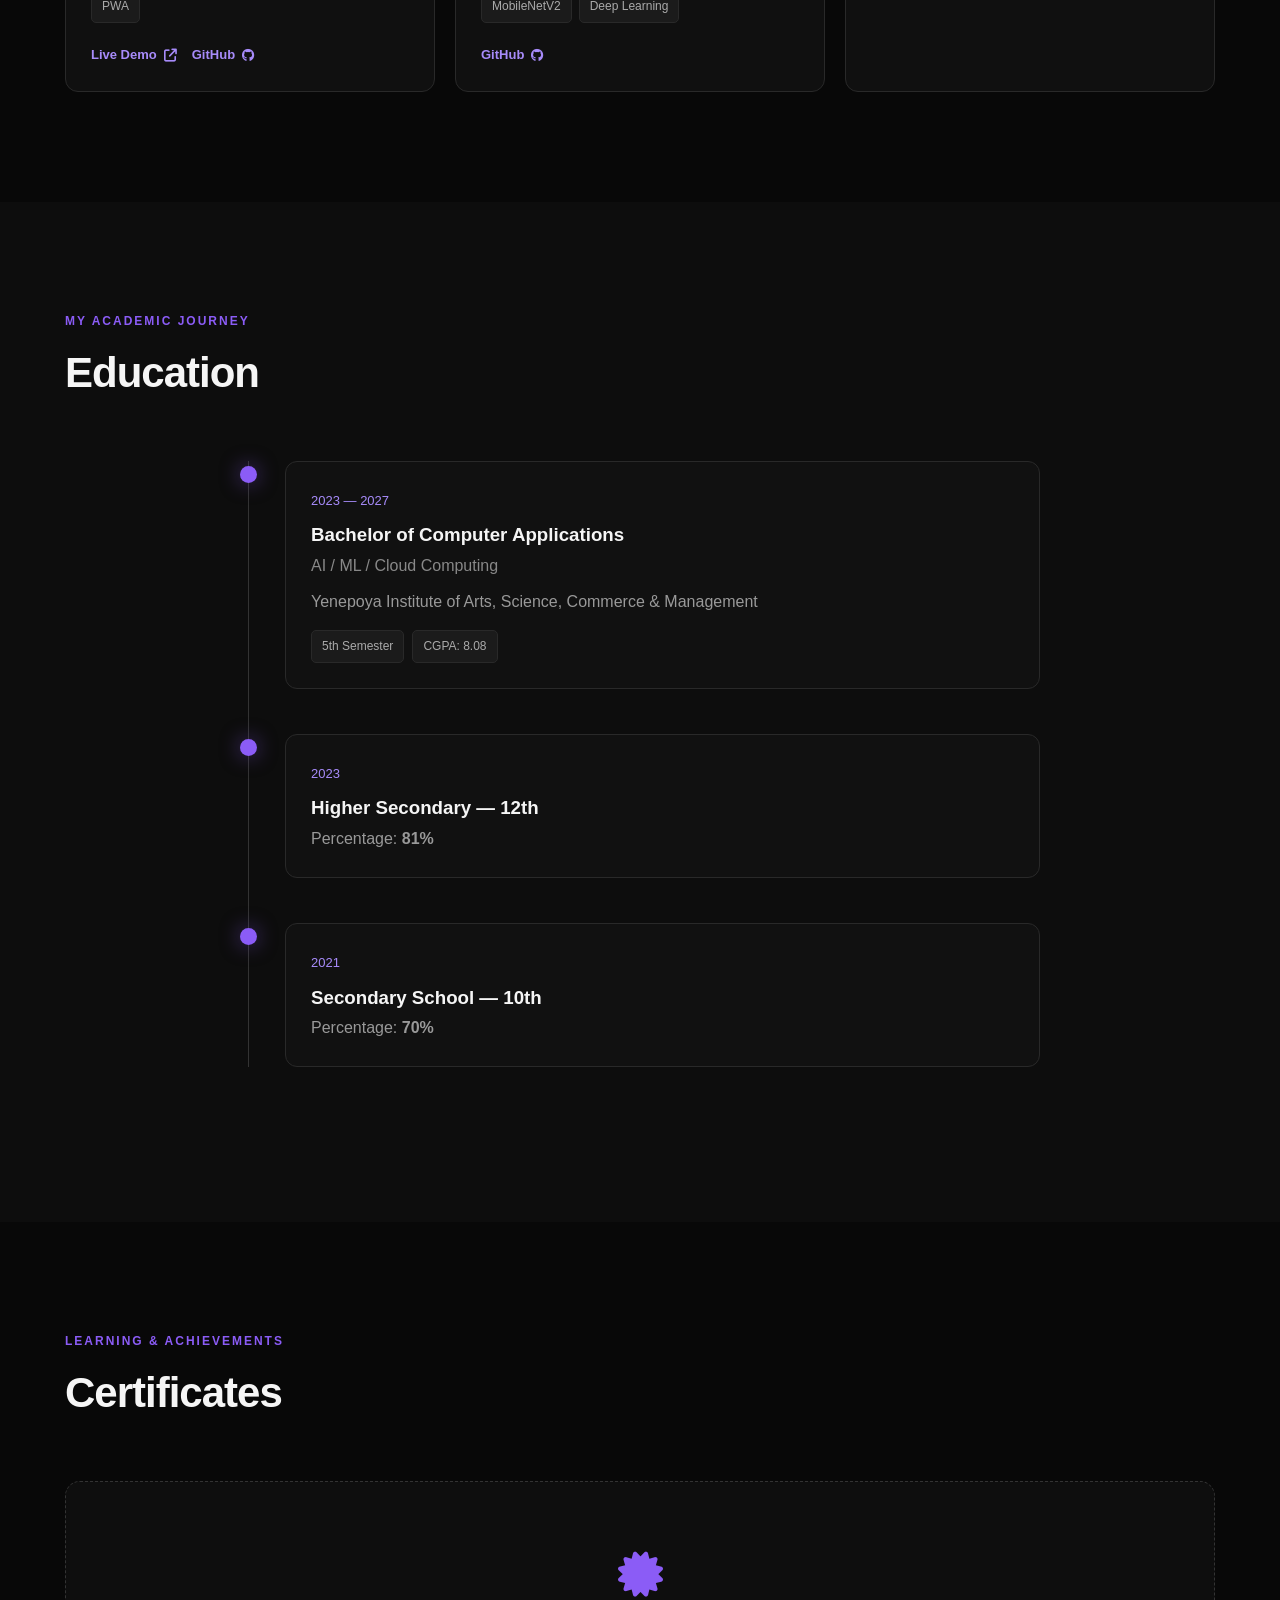
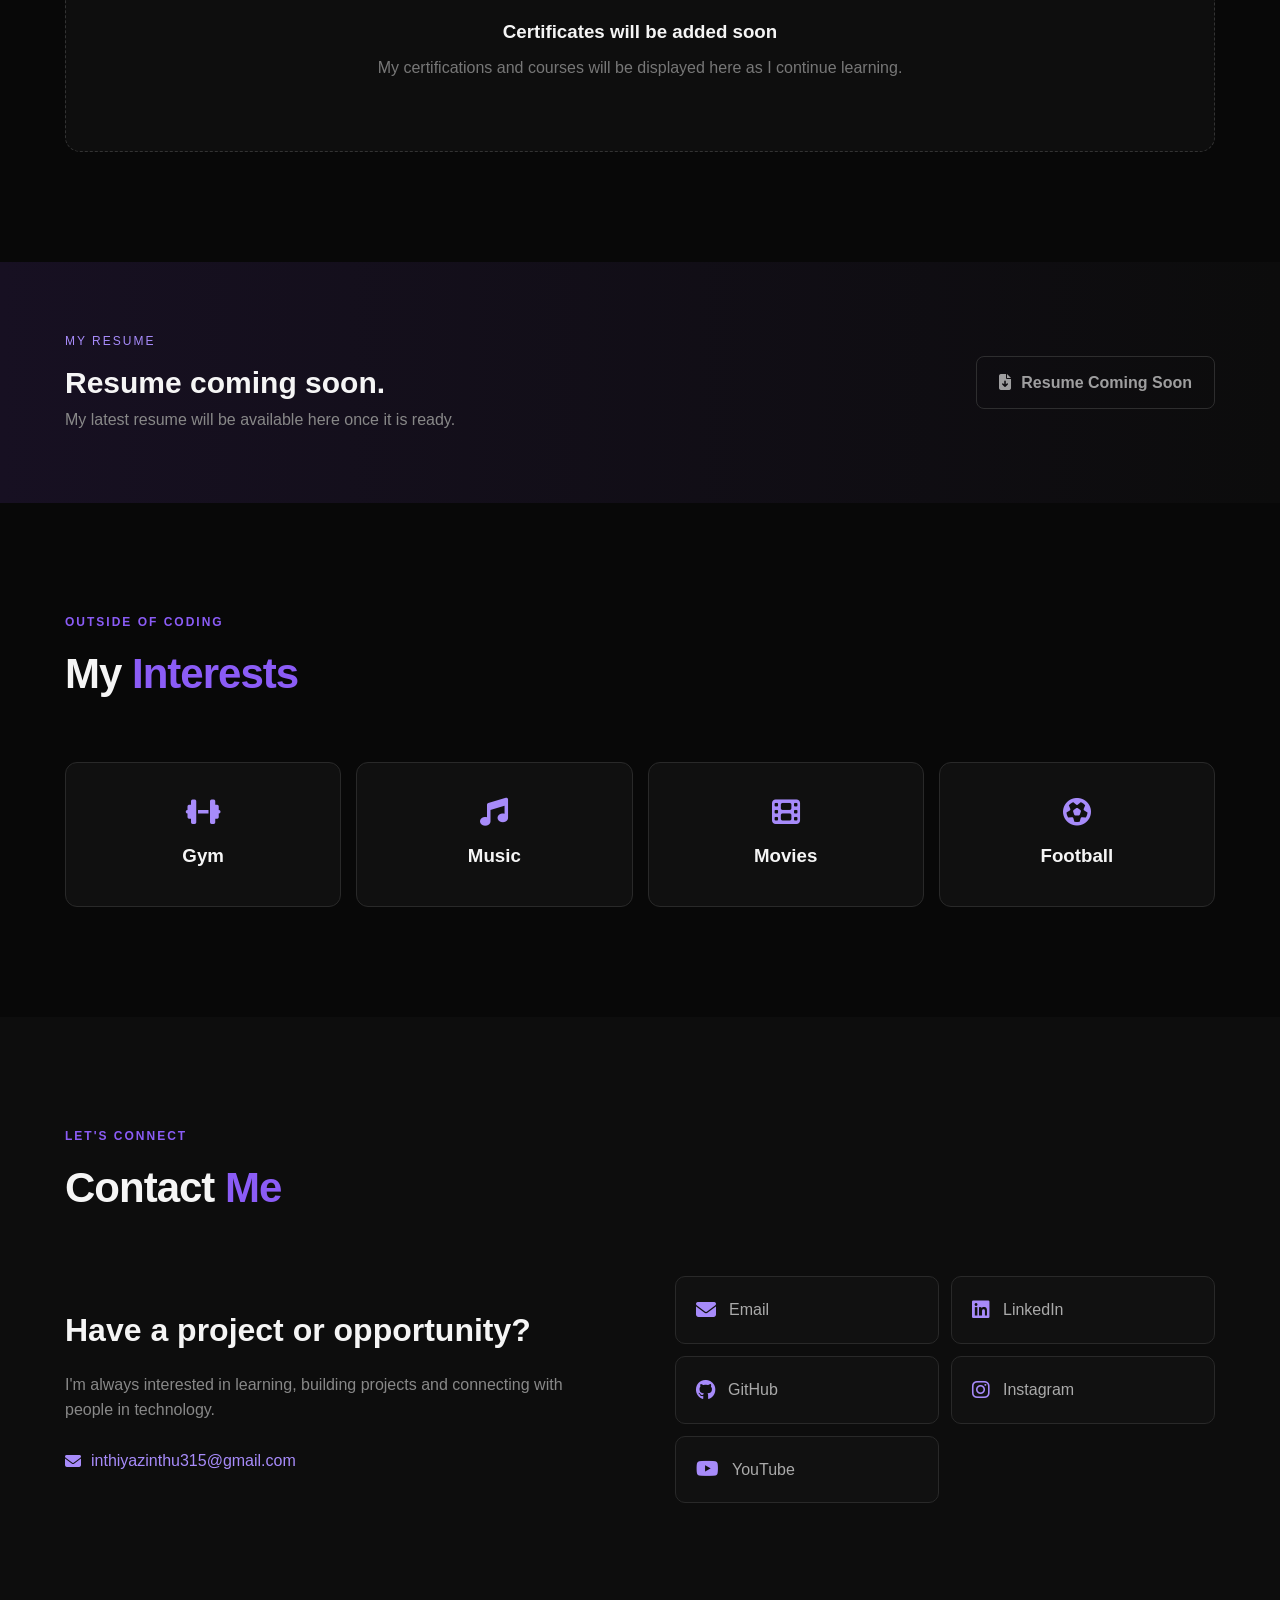
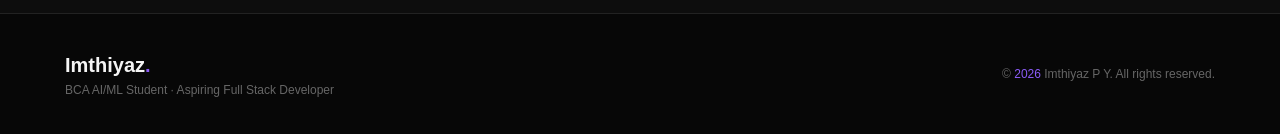
==== commit fde3d010: "Update portfolio" ====
--- a/index.html
+++ b/index.html
@@ -467,29 +467,32 @@
 
                     <div class="project-content">
 
-                        <span class="project-status progress">
-                            In Progress
+                        <span class="project-status completed">
+                            Completed
                         </span>
 
                         <h3>Face Mask Detection</h3>
 
                         <p>
-                            An AI/ML project focused on detecting whether
-                            a person is wearing a face mask or not using
-                            image classification techniques.
+                            A computer vision project that detects whether
+                            a person is wearing a face mask from images and
+                            in real time using a webcam.
                         </p>
 
                         <div class="tech-stack">
                             <span>Python</span>
                             <span>TensorFlow</span>
+                            <span>OpenCV</span>
+                            <span>MobileNetV2</span>
                             <span>Deep Learning</span>
-                            <span>Jupyter</span>
                         </div>
 
                         <div class="project-links">
 
-                            <a href="#contact">
-                                Coming Soon
+                            <a href="https://github.com/imthyax/Face-Mask-Detection"
+                               target="_blank">
+                                GitHub
+                                <i class="fa-brands fa-github"></i>
                             </a>
 
                         </div>
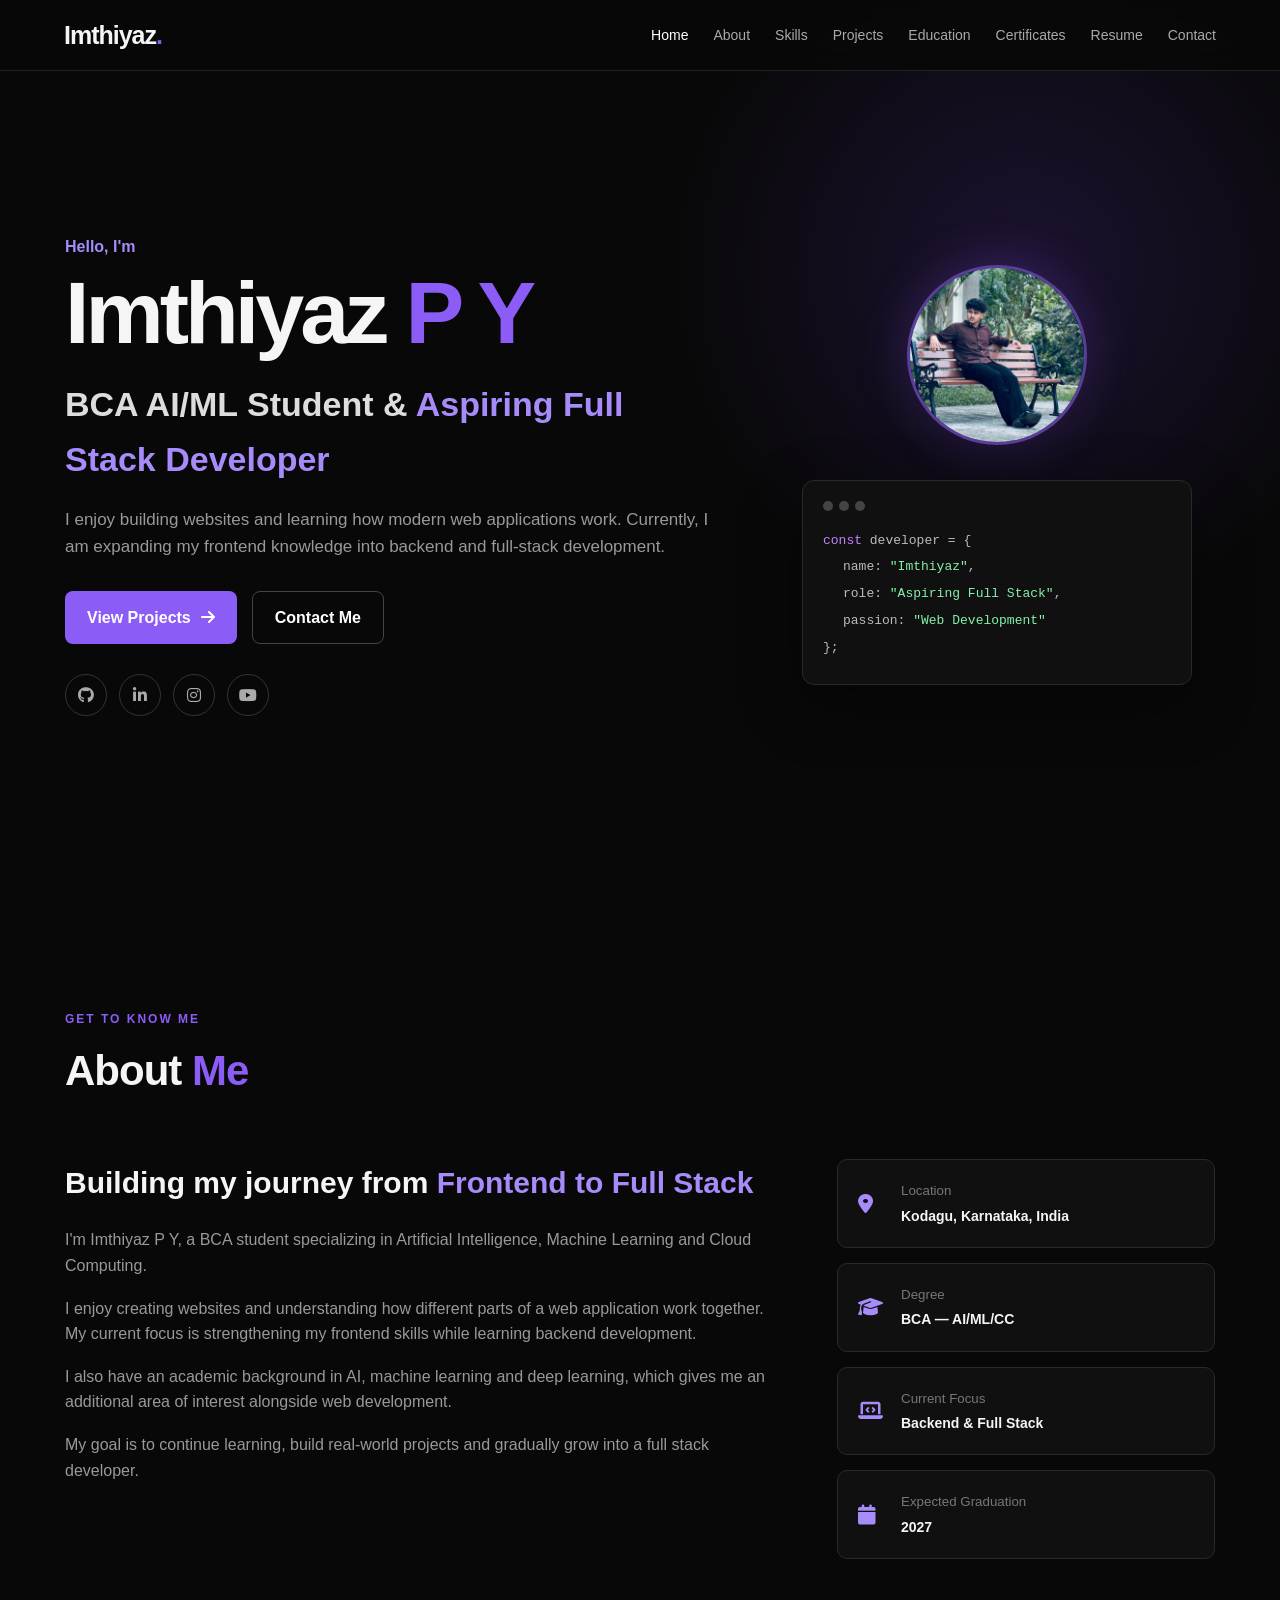
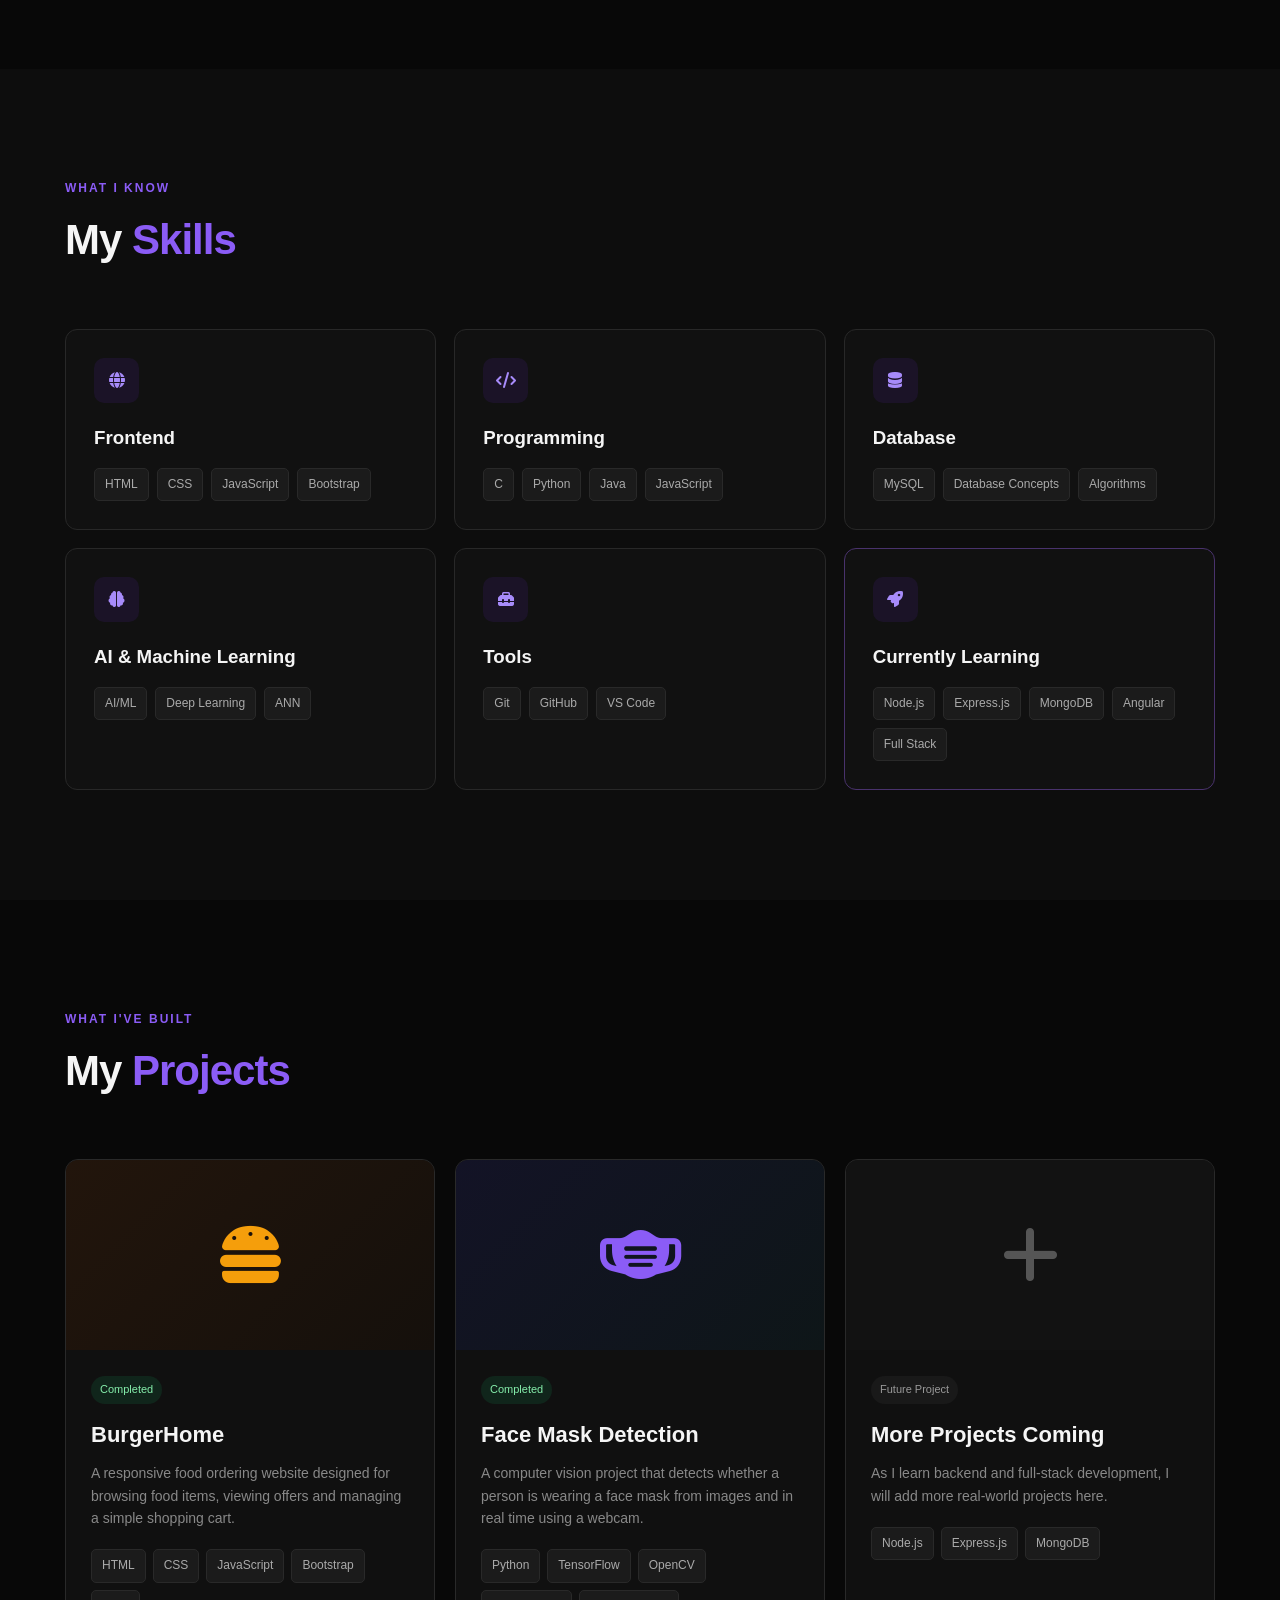
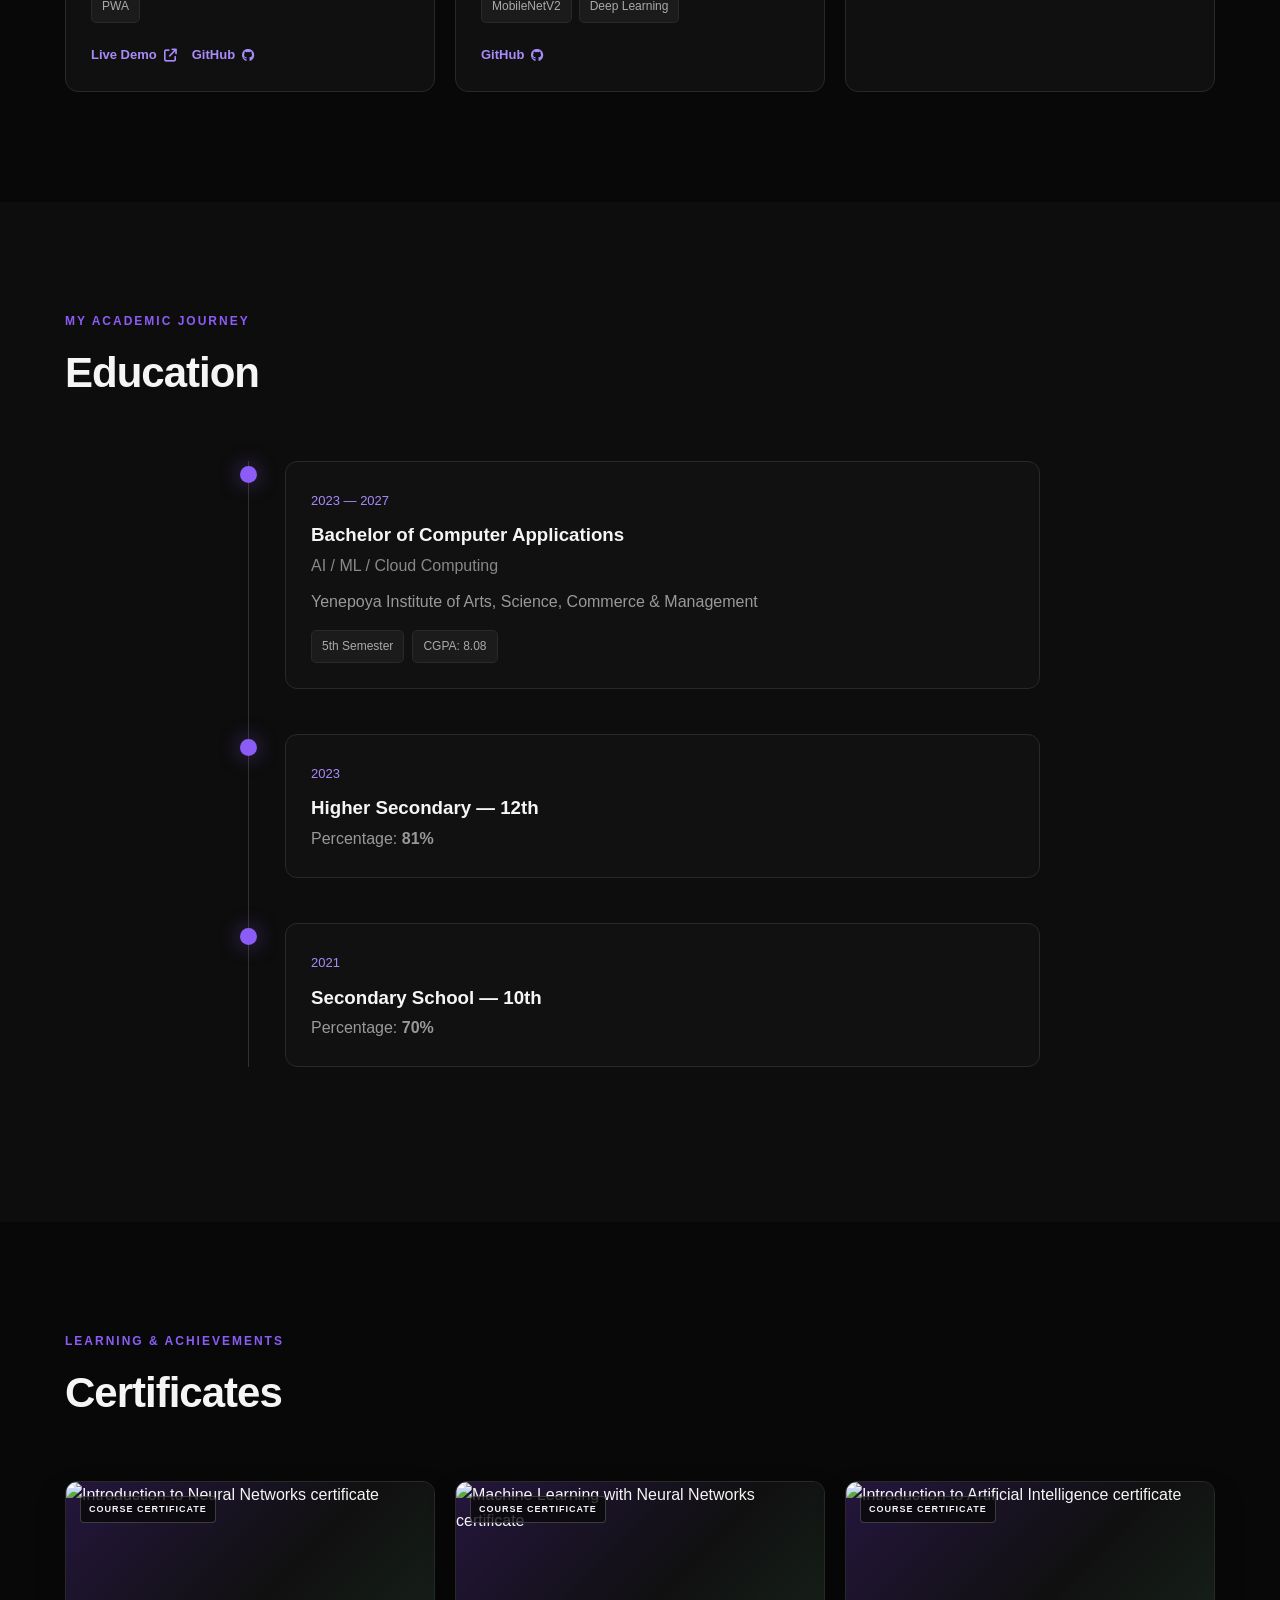
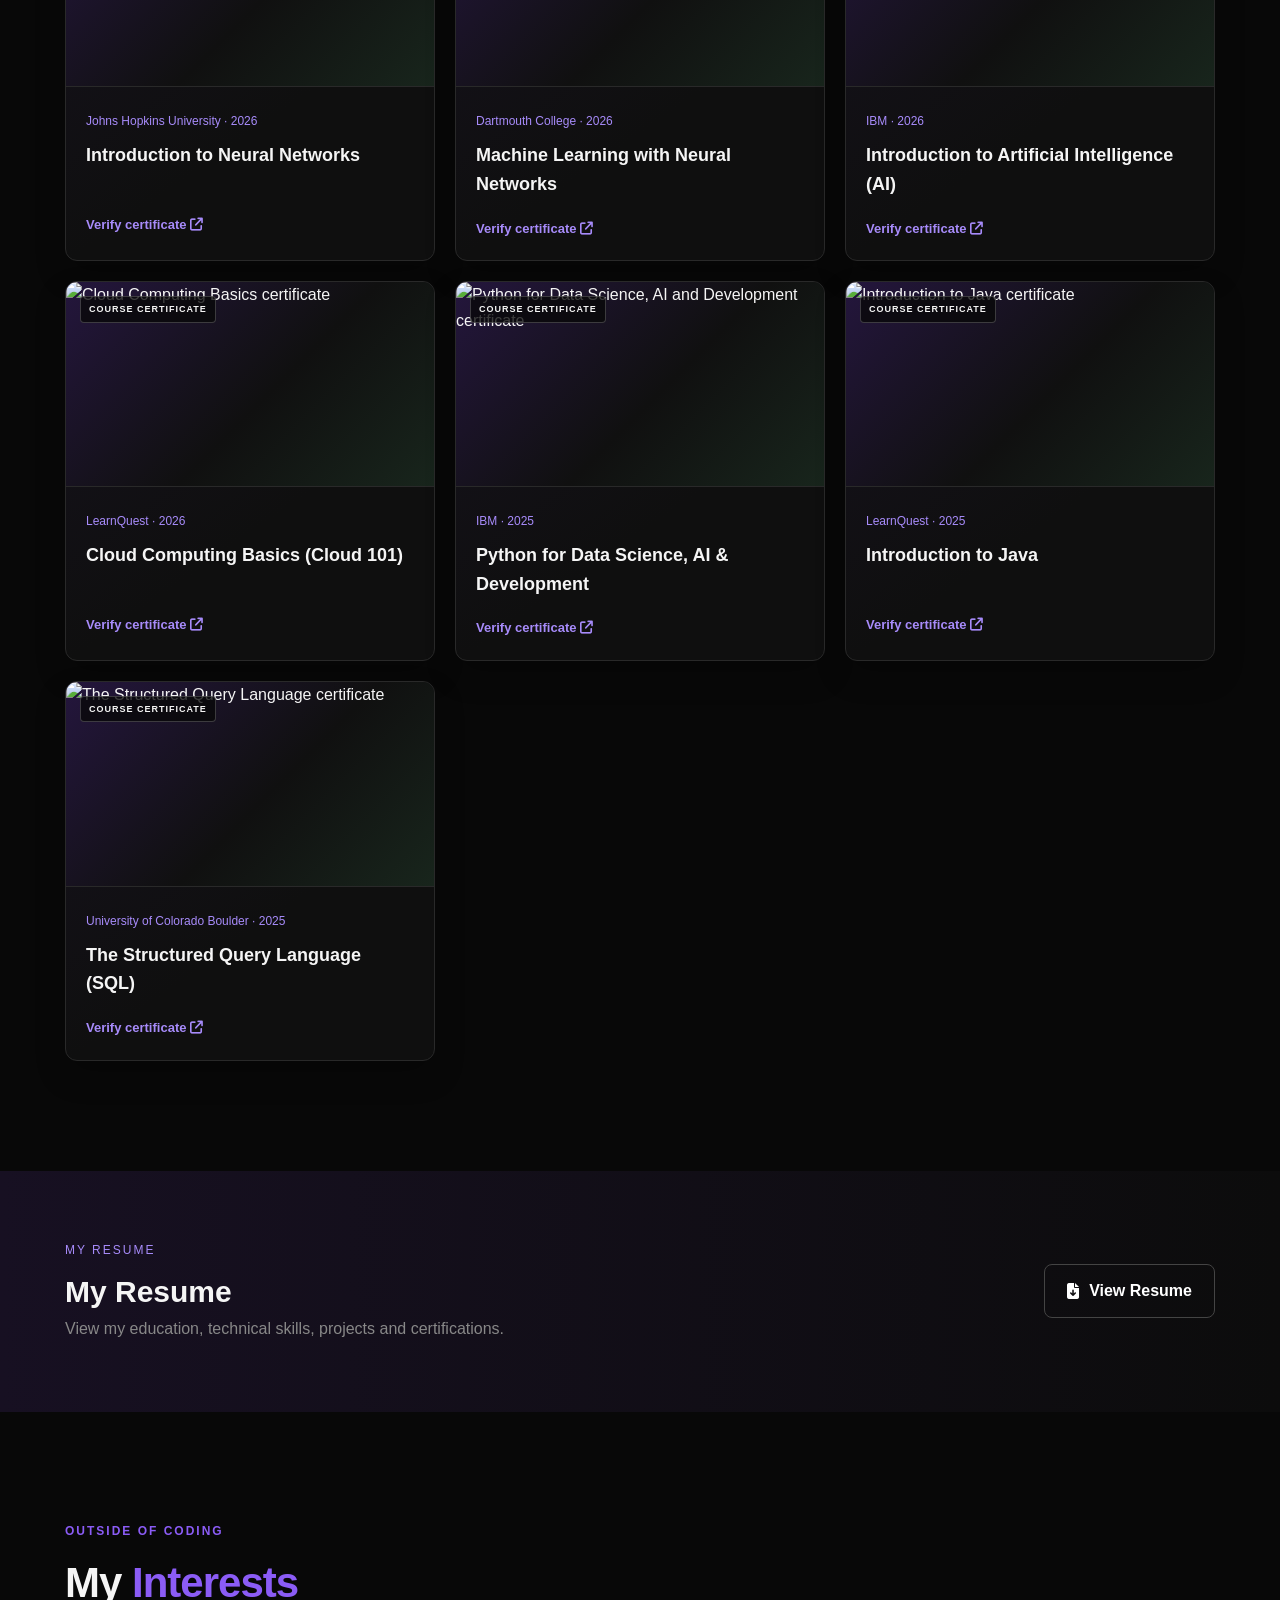
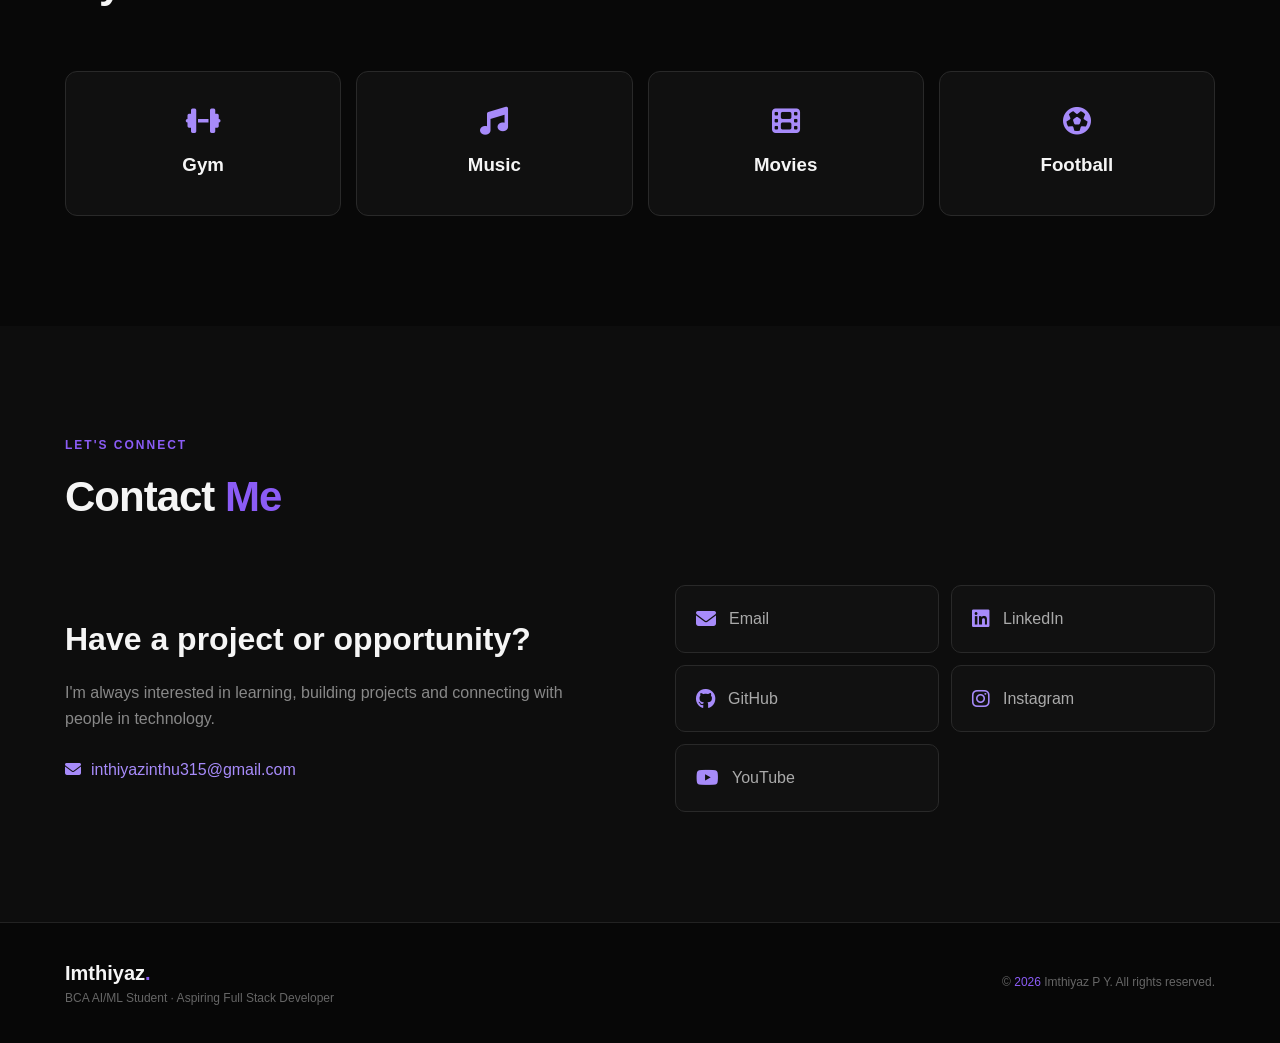
==== commit c9bc633d: "Update portfolio and resume" ====
--- a/index.html
+++ b/index.html
@@ -34,6 +34,7 @@
                 <a href="#projects">Projects</a>
                 <a href="#education">Education</a>
                 <a href="#certificates">Certificates</a>
+                <a href="#resume">Resume</a>
                 <a href="#contact">Contact</a>
             </nav>
 
@@ -640,16 +641,70 @@
                 <h2>Certificates</h2>
             </div>
 
-            <div class="empty-section">
-
-                <i class="fa-solid fa-certificate"></i>
-
-                <h3>Certificates will be added soon</h3>
-
-                <p>
-                    My certifications and courses will be displayed here
-                    as I continue learning.
-                </p>
+            <div class="certificates-grid">
+
+                <article class="certificate-card">
+                    <img src="https://s3.amazonaws.com/coursera_assets/meta_images/generated/CERTIFICATE_LANDING_PAGE/CERTIFICATE_LANDING_PAGE~SRB9HFCW9SXV.jpeg" alt="Introduction to Neural Networks certificate">
+                    <div class="certificate-content">
+                        <span>Johns Hopkins University · 2026</span>
+                        <h3>Introduction to Neural Networks</h3>
+                        <a href="https://coursera.org/share/3ec75474bd62f85c7423279c9a875b1b" target="_blank" rel="noopener noreferrer">Verify certificate <i class="fa-solid fa-arrow-up-right-from-square"></i></a>
+                    </div>
+                </article>
+
+                <article class="certificate-card">
+                    <img src="https://s3.amazonaws.com/coursera_assets/meta_images/generated/CERTIFICATE_LANDING_PAGE/CERTIFICATE_LANDING_PAGE~3N7CNACPEZMJ.jpeg" alt="Machine Learning with Neural Networks certificate">
+                    <div class="certificate-content">
+                        <span>Dartmouth College · 2026</span>
+                        <h3>Machine Learning with Neural Networks</h3>
+                        <a href="https://coursera.org/share/d77441d7ee00334cbe3fed160996b5c9" target="_blank" rel="noopener noreferrer">Verify certificate <i class="fa-solid fa-arrow-up-right-from-square"></i></a>
+                    </div>
+                </article>
+
+                <article class="certificate-card">
+                    <img src="https://s3.amazonaws.com/coursera_assets/meta_images/generated/CERTIFICATE_LANDING_PAGE/CERTIFICATE_LANDING_PAGE~583JBR282Z0G.jpeg" alt="Introduction to Artificial Intelligence certificate">
+                    <div class="certificate-content">
+                        <span>IBM · 2026</span>
+                        <h3>Introduction to Artificial Intelligence (AI)</h3>
+                        <a href="https://www.coursera.org/account/accomplishments/verify/583JBR282Z0G" target="_blank" rel="noopener noreferrer">Verify certificate <i class="fa-solid fa-arrow-up-right-from-square"></i></a>
+                    </div>
+                </article>
+
+                <article class="certificate-card">
+                    <img src="https://s3.amazonaws.com/coursera_assets/meta_images/generated/CERTIFICATE_LANDING_PAGE/CERTIFICATE_LANDING_PAGE~5VWD9VU2MEDF.jpeg" alt="Cloud Computing Basics certificate">
+                    <div class="certificate-content">
+                        <span>LearnQuest · 2026</span>
+                        <h3>Cloud Computing Basics (Cloud 101)</h3>
+                        <a href="https://www.coursera.org/account/accomplishments/verify/5VWD9VU2MEDF" target="_blank" rel="noopener noreferrer">Verify certificate <i class="fa-solid fa-arrow-up-right-from-square"></i></a>
+                    </div>
+                </article>
+
+                <article class="certificate-card">
+                    <img src="https://s3.amazonaws.com/coursera_assets/meta_images/generated/CERTIFICATE_LANDING_PAGE/CERTIFICATE_LANDING_PAGE~ID57I01QVNHK.jpeg" alt="Python for Data Science, AI and Development certificate">
+                    <div class="certificate-content">
+                        <span>IBM · 2025</span>
+                        <h3>Python for Data Science, AI &amp; Development</h3>
+                        <a href="https://coursera.org/share/4c33b9981b2121848c67bca040b23213" target="_blank" rel="noopener noreferrer">Verify certificate <i class="fa-solid fa-arrow-up-right-from-square"></i></a>
+                    </div>
+                </article>
+
+                <article class="certificate-card">
+                    <img src="https://s3.amazonaws.com/coursera_assets/meta_images/generated/CERTIFICATE_LANDING_PAGE/CERTIFICATE_LANDING_PAGE~SJR5YOY6UQ1E.jpeg" alt="Introduction to Java certificate">
+                    <div class="certificate-content">
+                        <span>LearnQuest · 2025</span>
+                        <h3>Introduction to Java</h3>
+                        <a href="https://www.coursera.org/account/accomplishments/verify/SJR5YOY6UQ1E" target="_blank" rel="noopener noreferrer">Verify certificate <i class="fa-solid fa-arrow-up-right-from-square"></i></a>
+                    </div>
+                </article>
+
+                <article class="certificate-card">
+                    <img src="https://s3.amazonaws.com/coursera_assets/meta_images/generated/CERTIFICATE_LANDING_PAGE/CERTIFICATE_LANDING_PAGE~UBF7KFH9NBB0.jpeg" alt="The Structured Query Language certificate">
+                    <div class="certificate-content">
+                        <span>University of Colorado Boulder · 2025</span>
+                        <h3>The Structured Query Language (SQL)</h3>
+                        <a href="https://coursera.org/share/55015e7a9edaee0949ebf02771434a5f" target="_blank" rel="noopener noreferrer">Verify certificate <i class="fa-solid fa-arrow-up-right-from-square"></i></a>
+                    </div>
+                </article>
 
             </div>
 
@@ -670,17 +725,17 @@
                     <p class="small-heading">MY RESUME</p>
 
                     <h2>
-                        Resume coming soon.
+                        My Resume
                     </h2>
 
                     <p>
-                        My latest resume will be available here once it is ready.
-                    </p>
-                </div>
-
-                <a href="#" class="btn secondary-btn disabled">
+                        View my education, technical skills, projects and certifications.
+                    </p>
+                </div>
+
+                <a href="resume.html" class="btn secondary-btn" target="_blank">
                     <i class="fa-solid fa-file-arrow-down"></i>
-                    Resume Coming Soon
+                    View Resume
                 </a>
 
             </div>
--- a/style.css
+++ b/style.css
@@ -692,29 +692,105 @@
    CERTIFICATES
 ===================================================== */
 
-.empty-section {
-    text-align: center;
-
-    padding: 70px 20px;
-
-    border: 1px dashed #333;
-    border-radius: 15px;
-
-    background: #0e0e0e;
-}
-
-.empty-section i {
-    font-size: 45px;
-    color: #8b5cf6;
-    margin-bottom: 20px;
-}
-
-.empty-section h3 {
-    margin-bottom: 8px;
-}
-
-.empty-section p {
-    color: #777;
+.certificates-grid {
+    display: grid;
+    grid-template-columns: repeat(3, 1fr);
+    gap: 20px;
+}
+
+.certificate-card {
+    position: relative;
+    overflow: hidden;
+    border: 1px solid #292929;
+    border-radius: 12px;
+    background: linear-gradient(145deg, #16121e, #0f0f0f 60%);
+    box-shadow: 0 14px 30px rgba(0, 0, 0, 0.22);
+    transition: transform 0.3s, border-color 0.3s, box-shadow 0.3s;
+}
+
+.certificate-card:hover {
+    transform: translateY(-5px);
+    border-color: #6540a8;
+    box-shadow: 0 18px 38px rgba(139, 92, 246, 0.18);
+}
+
+.certificate-card::before {
+    content: "COURSE CERTIFICATE";
+    position: absolute;
+    z-index: 1;
+    top: 14px;
+    left: 14px;
+    padding: 5px 8px;
+    border: 1px solid rgba(255, 255, 255, 0.2);
+    border-radius: 4px;
+    background: rgba(8, 8, 8, 0.78);
+    color: #f5f5f5;
+    font-size: 9px;
+    font-weight: bold;
+    letter-spacing: 1px;
+}
+
+.certificate-card::after {
+    content: "Verified on Coursera  ↗";
+    position: absolute;
+    top: 177px;
+    right: 12px;
+    padding: 5px 8px;
+    border-radius: 4px;
+    background: rgba(139, 92, 246, 0.9);
+    color: white;
+    font-size: 10px;
+    font-weight: bold;
+    opacity: 0;
+    transform: translateY(5px);
+    transition: 0.3s;
+}
+
+.certificate-card:hover::after {
+    opacity: 1;
+    transform: translateY(0);
+}
+
+.certificate-card img {
+    display: block;
+    width: 100%;
+    height: 205px;
+    aspect-ratio: auto;
+    object-fit: cover;
+    object-position: center;
+    background: linear-gradient(135deg, #24163d, #101010 55%, #18251c);
+    border-bottom: 1px solid #292929;
+    transition: transform 0.45s ease, filter 0.45s ease;
+}
+
+.certificate-card:hover img {
+    transform: scale(1.04);
+    filter: brightness(1.08) saturate(1.08);
+}
+
+.certificate-content {
+    padding: 20px;
+}
+
+.certificate-content > span {
+    color: #a78bfa;
+    font-size: 12px;
+}
+
+.certificate-content h3 {
+    min-height: 54px;
+    margin: 8px 0 16px;
+    font-size: 18px;
+}
+
+.certificate-content a {
+    color: #a78bfa;
+    font-size: 13px;
+    font-weight: bold;
+}
+
+.certificate-content a:hover {
+    color: white;
 }
 
 
@@ -978,7 +1054,8 @@
     }
 
     .skills-grid,
-    .projects-grid {
+    .projects-grid,
+    .certificates-grid {
         grid-template-columns: repeat(2, 1fr);
     }
 
@@ -1009,6 +1086,7 @@
 
     .skills-grid,
     .projects-grid,
+    .certificates-grid,
     .interests-grid {
         grid-template-columns: 1fr;
     }
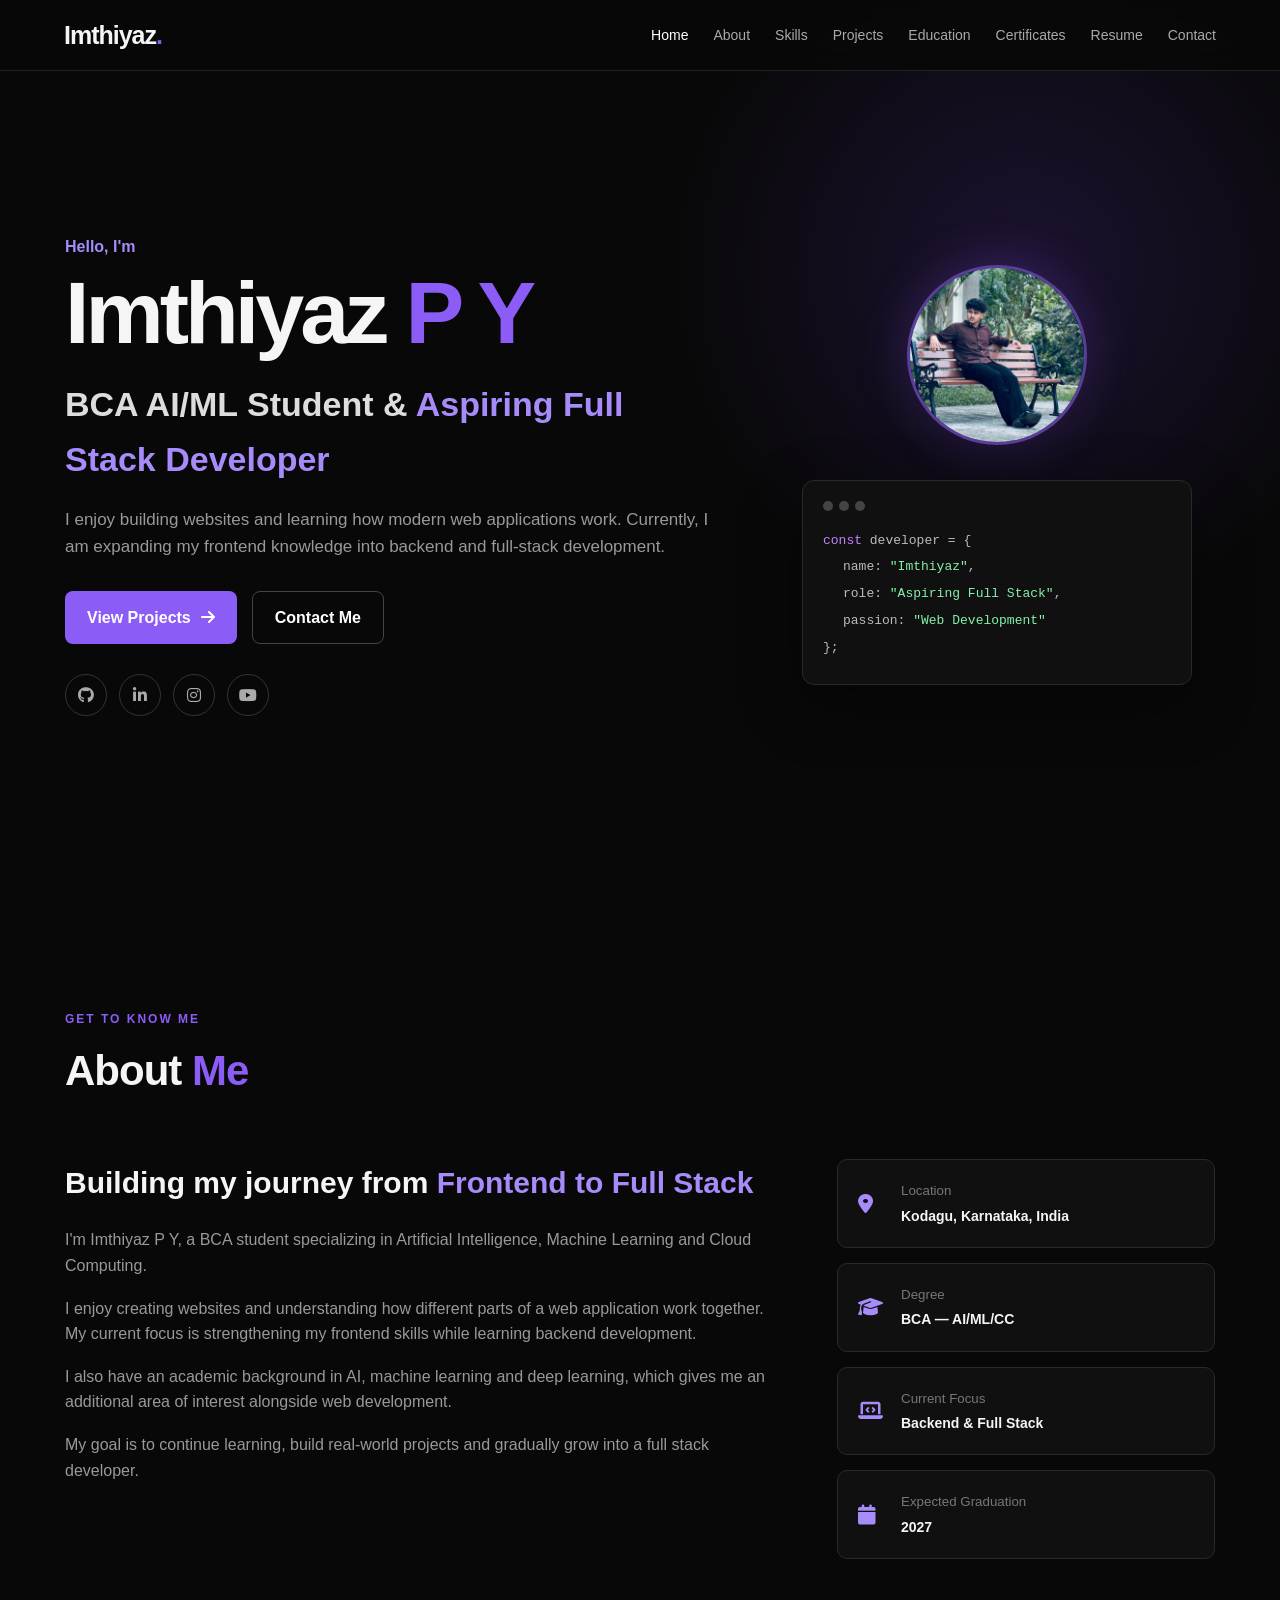
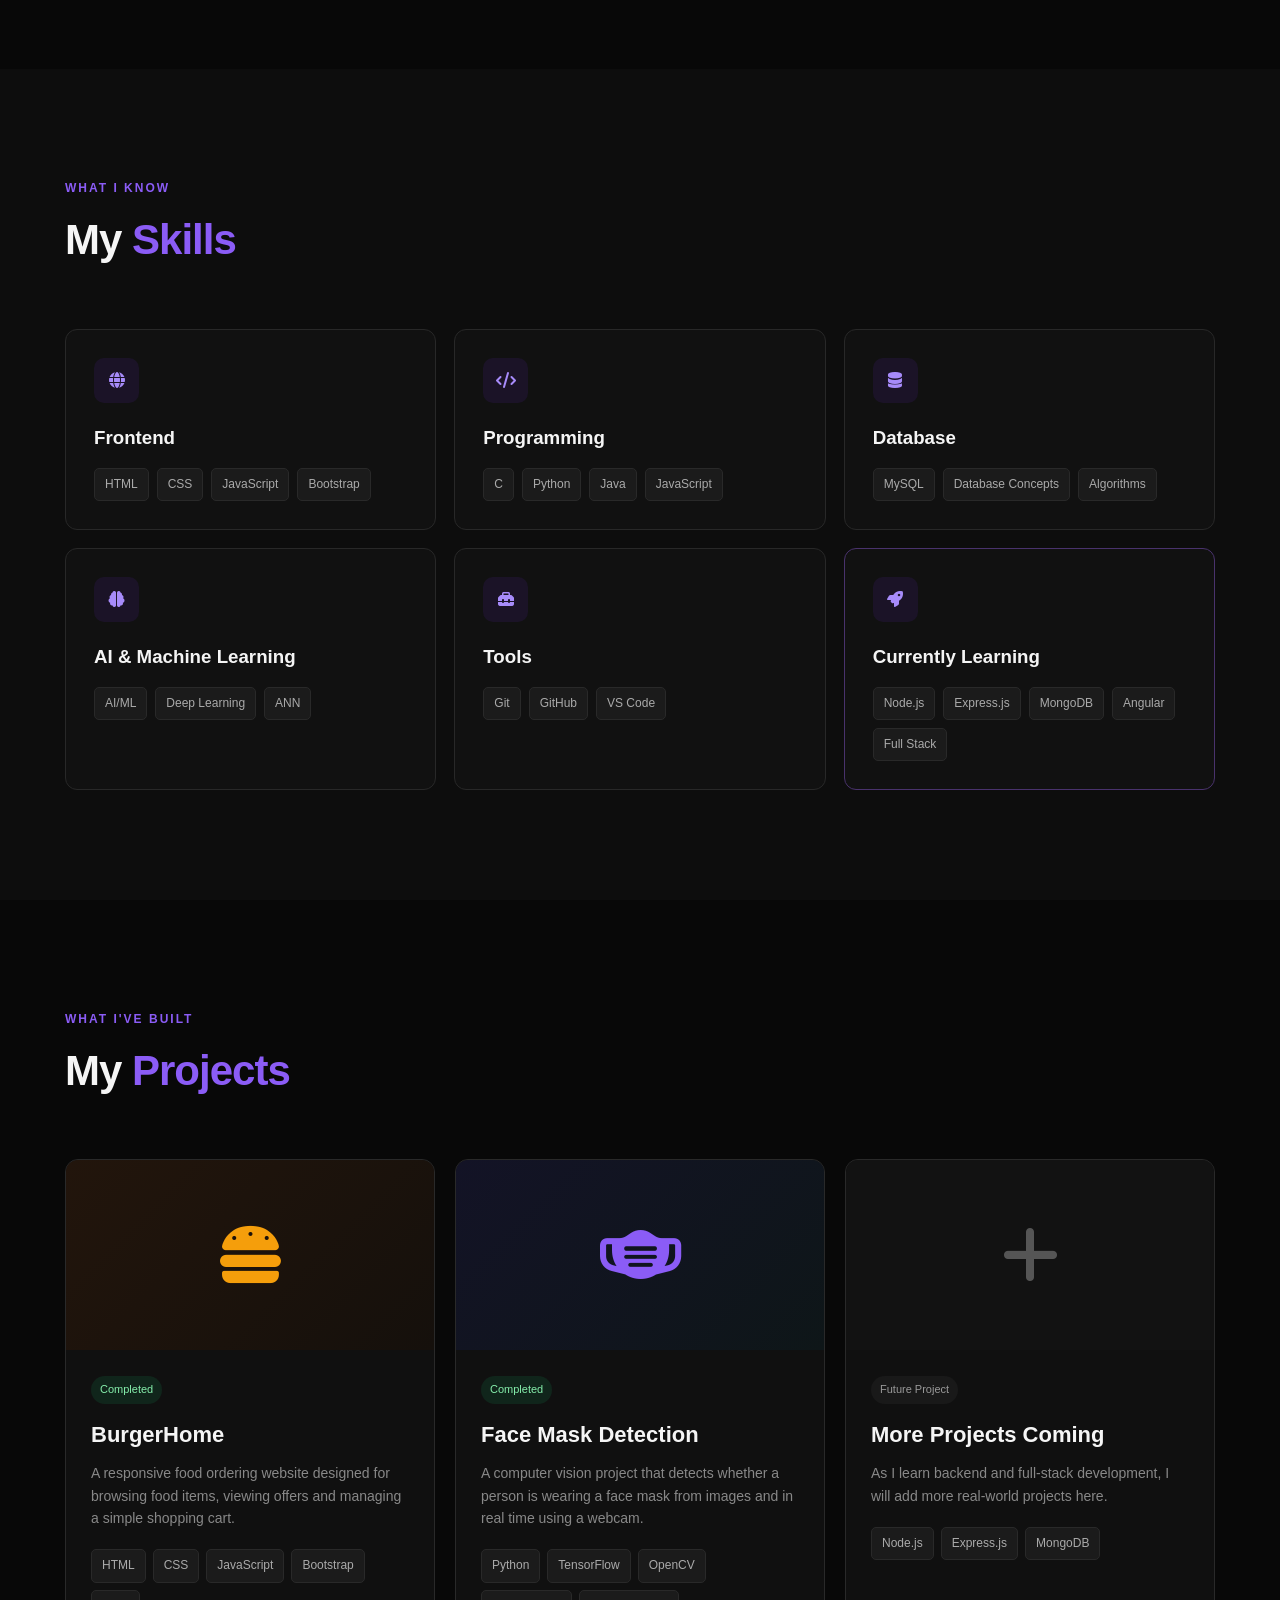
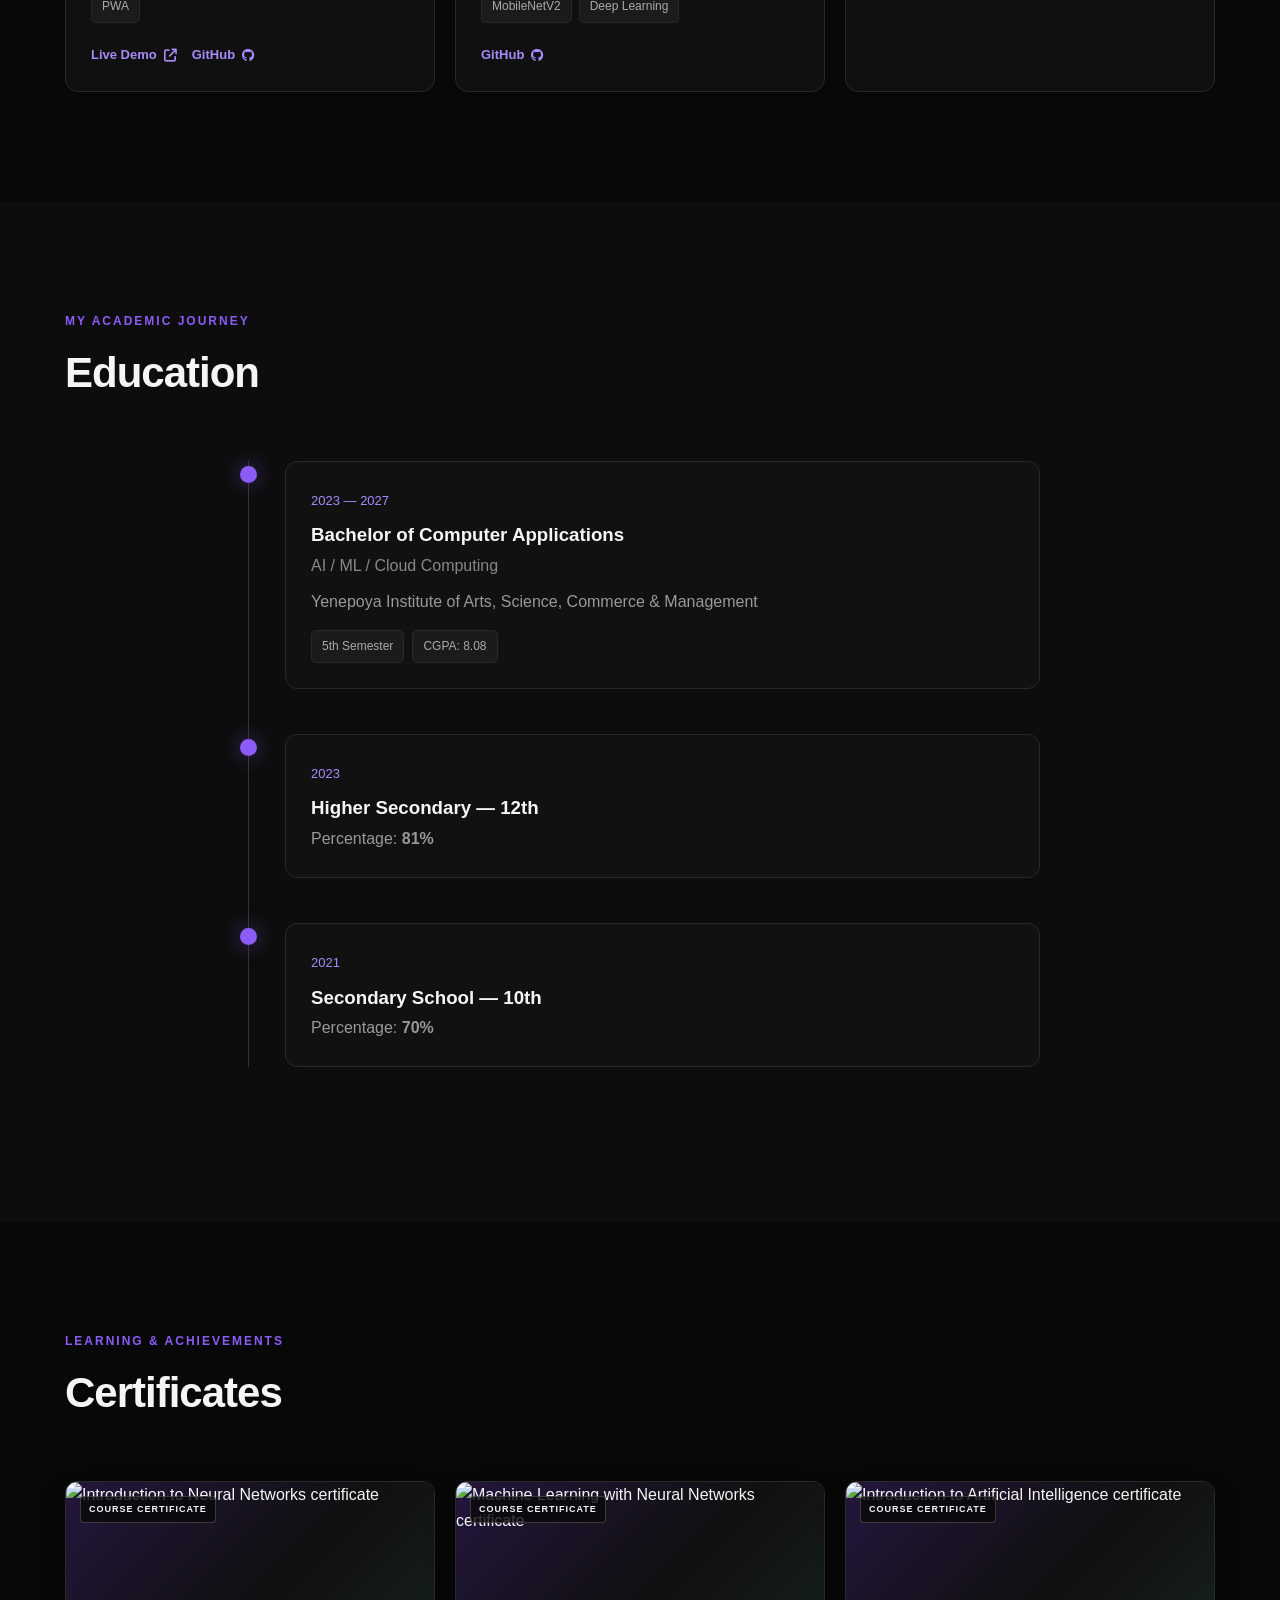
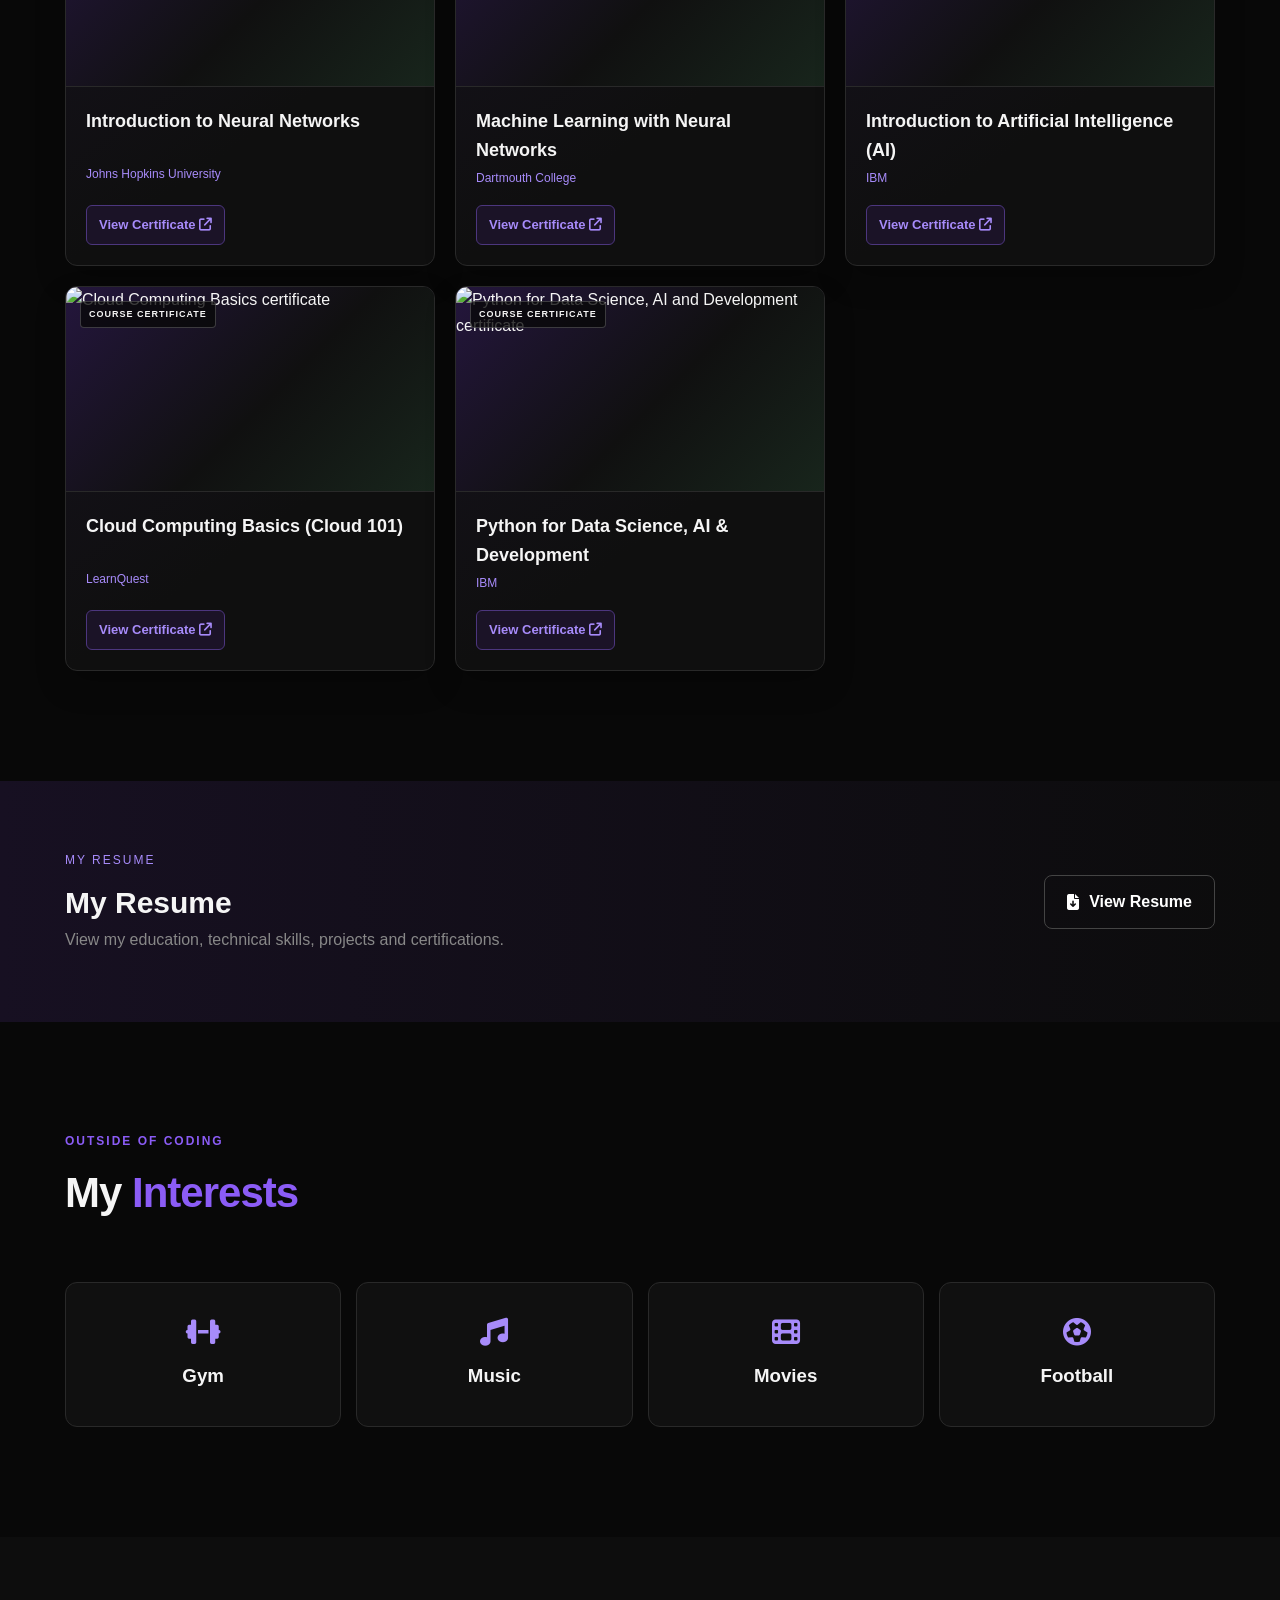
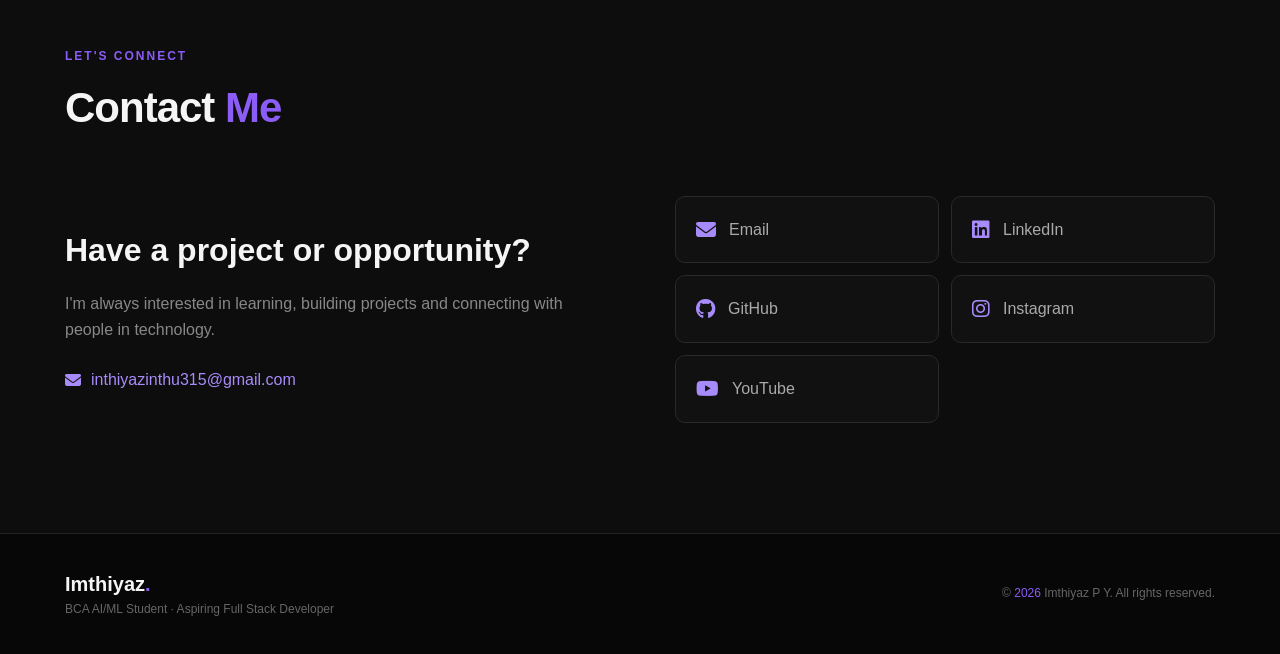
==== commit 7cb17235: "Update portfolio design" ====
--- a/index.html
+++ b/index.html
@@ -644,65 +644,57 @@
             <div class="certificates-grid">
 
                 <article class="certificate-card">
-                    <img src="https://s3.amazonaws.com/coursera_assets/meta_images/generated/CERTIFICATE_LANDING_PAGE/CERTIFICATE_LANDING_PAGE~SRB9HFCW9SXV.jpeg" alt="Introduction to Neural Networks certificate">
+                    <a class="certificate-thumbnail" href="https://coursera.org/share/3ec75474bd62f85c7423279c9a875b1b" target="_blank" rel="noopener noreferrer" aria-label="Open Introduction to Neural Networks certificate">
+                        <img src="https://s3.amazonaws.com/coursera_assets/meta_images/generated/CERTIFICATE_LANDING_PAGE/CERTIFICATE_LANDING_PAGE~SRB9HFCW9SXV.jpeg" alt="Introduction to Neural Networks certificate">
+                    </a>
                     <div class="certificate-content">
-                        <span>Johns Hopkins University · 2026</span>
                         <h3>Introduction to Neural Networks</h3>
-                        <a href="https://coursera.org/share/3ec75474bd62f85c7423279c9a875b1b" target="_blank" rel="noopener noreferrer">Verify certificate <i class="fa-solid fa-arrow-up-right-from-square"></i></a>
+                        <span>Johns Hopkins University</span>
+                        <a class="certificate-link" href="https://coursera.org/share/3ec75474bd62f85c7423279c9a875b1b" target="_blank" rel="noopener noreferrer">View Certificate <i class="fa-solid fa-arrow-up-right-from-square"></i></a>
                     </div>
                 </article>
 
                 <article class="certificate-card">
-                    <img src="https://s3.amazonaws.com/coursera_assets/meta_images/generated/CERTIFICATE_LANDING_PAGE/CERTIFICATE_LANDING_PAGE~3N7CNACPEZMJ.jpeg" alt="Machine Learning with Neural Networks certificate">
+                    <a class="certificate-thumbnail" href="https://coursera.org/share/d77441d7ee00334cbe3fed160996b5c9" target="_blank" rel="noopener noreferrer" aria-label="Open Machine Learning with Neural Networks certificate">
+                        <img src="https://s3.amazonaws.com/coursera_assets/meta_images/generated/CERTIFICATE_LANDING_PAGE/CERTIFICATE_LANDING_PAGE~3N7CNACPEZMJ.jpeg" alt="Machine Learning with Neural Networks certificate">
+                    </a>
                     <div class="certificate-content">
-                        <span>Dartmouth College · 2026</span>
                         <h3>Machine Learning with Neural Networks</h3>
-                        <a href="https://coursera.org/share/d77441d7ee00334cbe3fed160996b5c9" target="_blank" rel="noopener noreferrer">Verify certificate <i class="fa-solid fa-arrow-up-right-from-square"></i></a>
+                        <span>Dartmouth College</span>
+                        <a class="certificate-link" href="https://coursera.org/share/d77441d7ee00334cbe3fed160996b5c9" target="_blank" rel="noopener noreferrer">View Certificate <i class="fa-solid fa-arrow-up-right-from-square"></i></a>
                     </div>
                 </article>
 
                 <article class="certificate-card">
-                    <img src="https://s3.amazonaws.com/coursera_assets/meta_images/generated/CERTIFICATE_LANDING_PAGE/CERTIFICATE_LANDING_PAGE~583JBR282Z0G.jpeg" alt="Introduction to Artificial Intelligence certificate">
+                    <a class="certificate-thumbnail" href="https://www.coursera.org/account/accomplishments/verify/583JBR282Z0G" target="_blank" rel="noopener noreferrer" aria-label="Open Introduction to Artificial Intelligence certificate">
+                        <img src="https://s3.amazonaws.com/coursera_assets/meta_images/generated/CERTIFICATE_LANDING_PAGE/CERTIFICATE_LANDING_PAGE~583JBR282Z0G.jpeg" alt="Introduction to Artificial Intelligence certificate">
+                    </a>
                     <div class="certificate-content">
-                        <span>IBM · 2026</span>
                         <h3>Introduction to Artificial Intelligence (AI)</h3>
-                        <a href="https://www.coursera.org/account/accomplishments/verify/583JBR282Z0G" target="_blank" rel="noopener noreferrer">Verify certificate <i class="fa-solid fa-arrow-up-right-from-square"></i></a>
+                        <span>IBM</span>
+                        <a class="certificate-link" href="https://www.coursera.org/account/accomplishments/verify/583JBR282Z0G" target="_blank" rel="noopener noreferrer">View Certificate <i class="fa-solid fa-arrow-up-right-from-square"></i></a>
                     </div>
                 </article>
 
                 <article class="certificate-card">
-                    <img src="https://s3.amazonaws.com/coursera_assets/meta_images/generated/CERTIFICATE_LANDING_PAGE/CERTIFICATE_LANDING_PAGE~5VWD9VU2MEDF.jpeg" alt="Cloud Computing Basics certificate">
+                    <a class="certificate-thumbnail" href="https://www.coursera.org/account/accomplishments/verify/5VWD9VU2MEDF" target="_blank" rel="noopener noreferrer" aria-label="Open Cloud Computing Basics certificate">
+                        <img src="https://s3.amazonaws.com/coursera_assets/meta_images/generated/CERTIFICATE_LANDING_PAGE/CERTIFICATE_LANDING_PAGE~5VWD9VU2MEDF.jpeg" alt="Cloud Computing Basics certificate">
+                    </a>
                     <div class="certificate-content">
-                        <span>LearnQuest · 2026</span>
                         <h3>Cloud Computing Basics (Cloud 101)</h3>
-                        <a href="https://www.coursera.org/account/accomplishments/verify/5VWD9VU2MEDF" target="_blank" rel="noopener noreferrer">Verify certificate <i class="fa-solid fa-arrow-up-right-from-square"></i></a>
+                        <span>LearnQuest</span>
+                        <a class="certificate-link" href="https://www.coursera.org/account/accomplishments/verify/5VWD9VU2MEDF" target="_blank" rel="noopener noreferrer">View Certificate <i class="fa-solid fa-arrow-up-right-from-square"></i></a>
                     </div>
                 </article>
 
                 <article class="certificate-card">
-                    <img src="https://s3.amazonaws.com/coursera_assets/meta_images/generated/CERTIFICATE_LANDING_PAGE/CERTIFICATE_LANDING_PAGE~ID57I01QVNHK.jpeg" alt="Python for Data Science, AI and Development certificate">
+                    <a class="certificate-thumbnail" href="https://coursera.org/share/4c33b9981b2121848c67bca040b23213" target="_blank" rel="noopener noreferrer" aria-label="Open Python for Data Science, AI and Development certificate">
+                        <img src="https://s3.amazonaws.com/coursera_assets/meta_images/generated/CERTIFICATE_LANDING_PAGE/CERTIFICATE_LANDING_PAGE~ID57I01QVNHK.jpeg" alt="Python for Data Science, AI and Development certificate">
+                    </a>
                     <div class="certificate-content">
-                        <span>IBM · 2025</span>
                         <h3>Python for Data Science, AI &amp; Development</h3>
-                        <a href="https://coursera.org/share/4c33b9981b2121848c67bca040b23213" target="_blank" rel="noopener noreferrer">Verify certificate <i class="fa-solid fa-arrow-up-right-from-square"></i></a>
-                    </div>
-                </article>
-
-                <article class="certificate-card">
-                    <img src="https://s3.amazonaws.com/coursera_assets/meta_images/generated/CERTIFICATE_LANDING_PAGE/CERTIFICATE_LANDING_PAGE~SJR5YOY6UQ1E.jpeg" alt="Introduction to Java certificate">
-                    <div class="certificate-content">
-                        <span>LearnQuest · 2025</span>
-                        <h3>Introduction to Java</h3>
-                        <a href="https://www.coursera.org/account/accomplishments/verify/SJR5YOY6UQ1E" target="_blank" rel="noopener noreferrer">Verify certificate <i class="fa-solid fa-arrow-up-right-from-square"></i></a>
-                    </div>
-                </article>
-
-                <article class="certificate-card">
-                    <img src="https://s3.amazonaws.com/coursera_assets/meta_images/generated/CERTIFICATE_LANDING_PAGE/CERTIFICATE_LANDING_PAGE~UBF7KFH9NBB0.jpeg" alt="The Structured Query Language certificate">
-                    <div class="certificate-content">
-                        <span>University of Colorado Boulder · 2025</span>
-                        <h3>The Structured Query Language (SQL)</h3>
-                        <a href="https://coursera.org/share/55015e7a9edaee0949ebf02771434a5f" target="_blank" rel="noopener noreferrer">Verify certificate <i class="fa-solid fa-arrow-up-right-from-square"></i></a>
+                        <span>IBM</span>
+                        <a class="certificate-link" href="https://coursera.org/share/4c33b9981b2121848c67bca040b23213" target="_blank" rel="noopener noreferrer">View Certificate <i class="fa-solid fa-arrow-up-right-from-square"></i></a>
                     </div>
                 </article>
 
--- a/style.css
+++ b/style.css
@@ -763,33 +763,54 @@
     transition: transform 0.45s ease, filter 0.45s ease;
 }
 
+.certificate-thumbnail {
+    display: block;
+    overflow: hidden;
+    background: #14121a;
+}
+
 .certificate-card:hover img {
     transform: scale(1.04);
     filter: brightness(1.08) saturate(1.08);
 }
 
 .certificate-content {
+    display: flex;
+    min-height: 178px;
+    flex-direction: column;
     padding: 20px;
 }
 
 .certificate-content > span {
     color: #a78bfa;
     font-size: 12px;
+    order: 2;
 }
 
 .certificate-content h3 {
     min-height: 54px;
-    margin: 8px 0 16px;
+    margin: 0 0 4px;
     font-size: 18px;
-}
-
-.certificate-content a {
+    order: 1;
+}
+
+.certificate-content .certificate-link {
+    align-self: flex-start;
+    margin-top: auto;
+    padding: 9px 12px;
+    border: 1px solid #4c367e;
+    border-radius: 6px;
+    background: #1b1327;
     color: #a78bfa;
     font-size: 13px;
     font-weight: bold;
-}
-
-.certificate-content a:hover {
+    order: 3;
+    transition: 0.3s;
+}
+
+.certificate-content .certificate-link:hover {
+    border-color: #8b5cf6;
+    background: #25183a;
     color: white;
 }
 
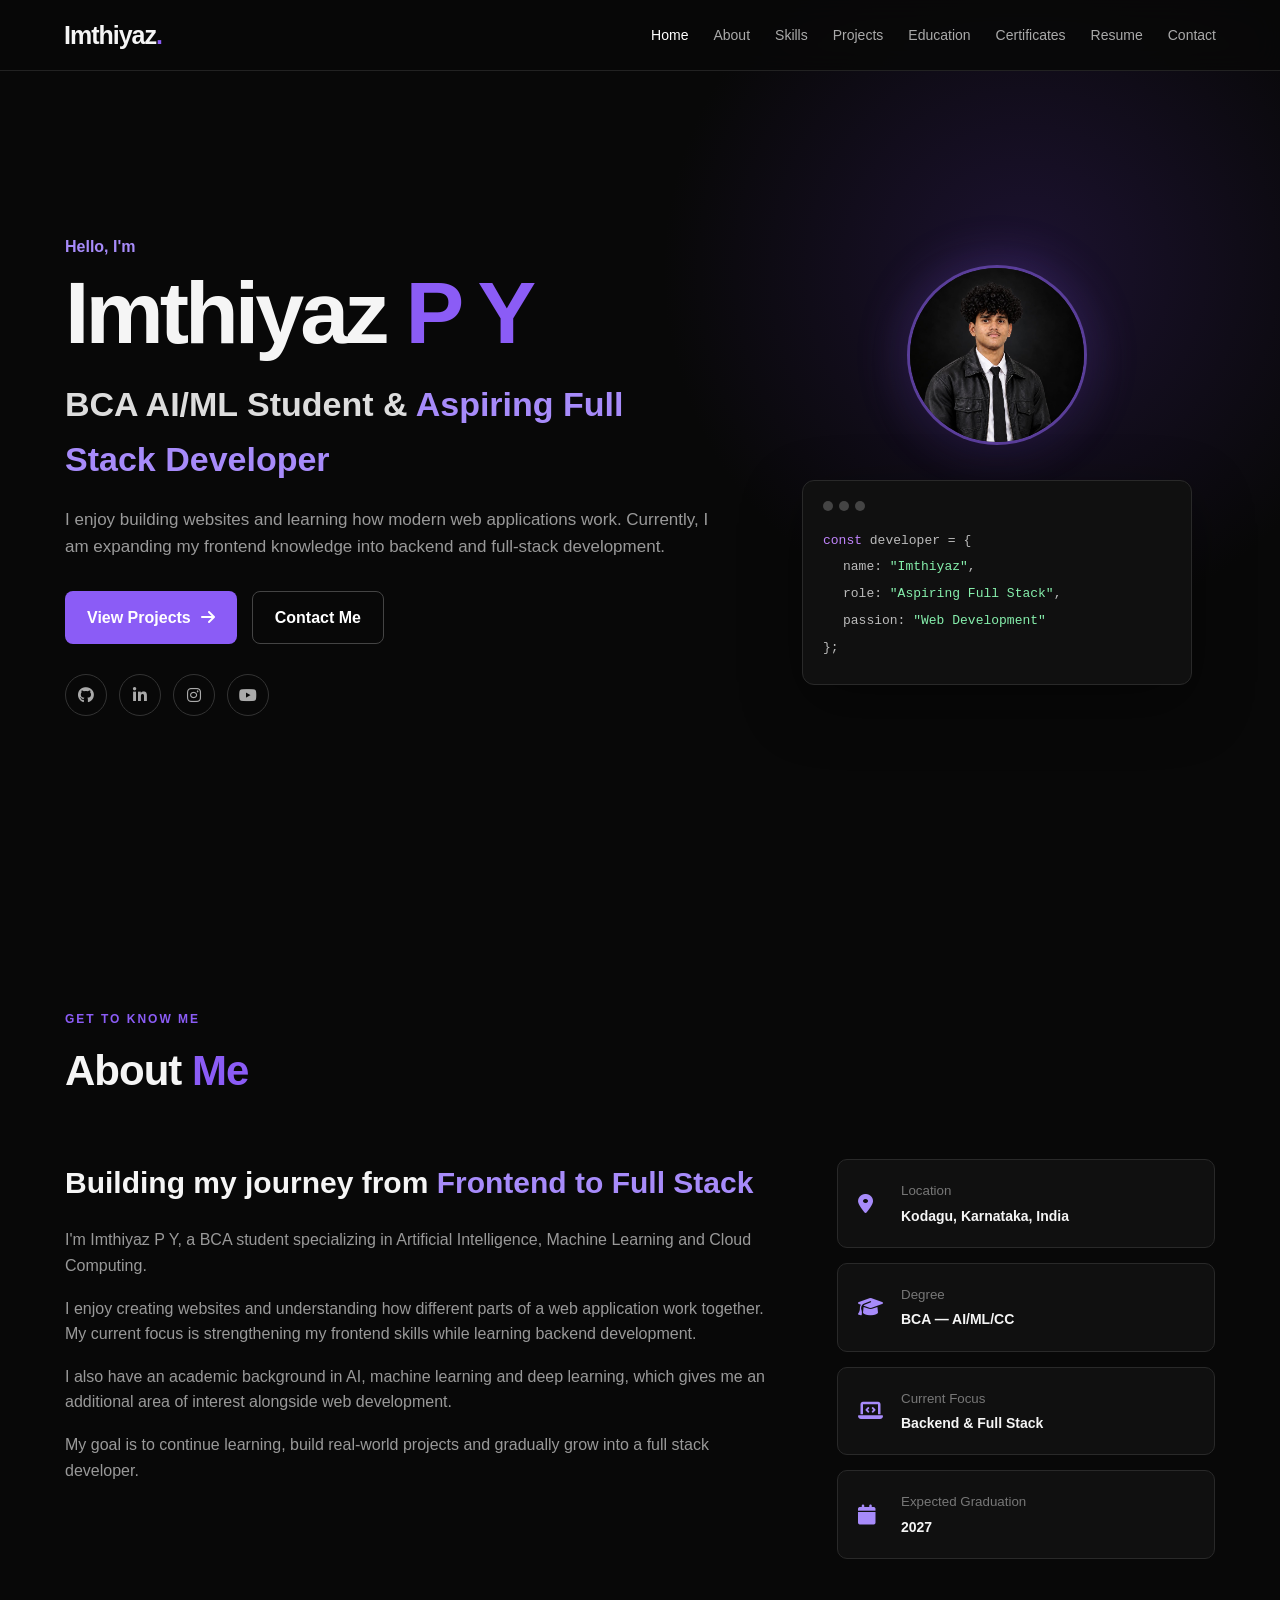
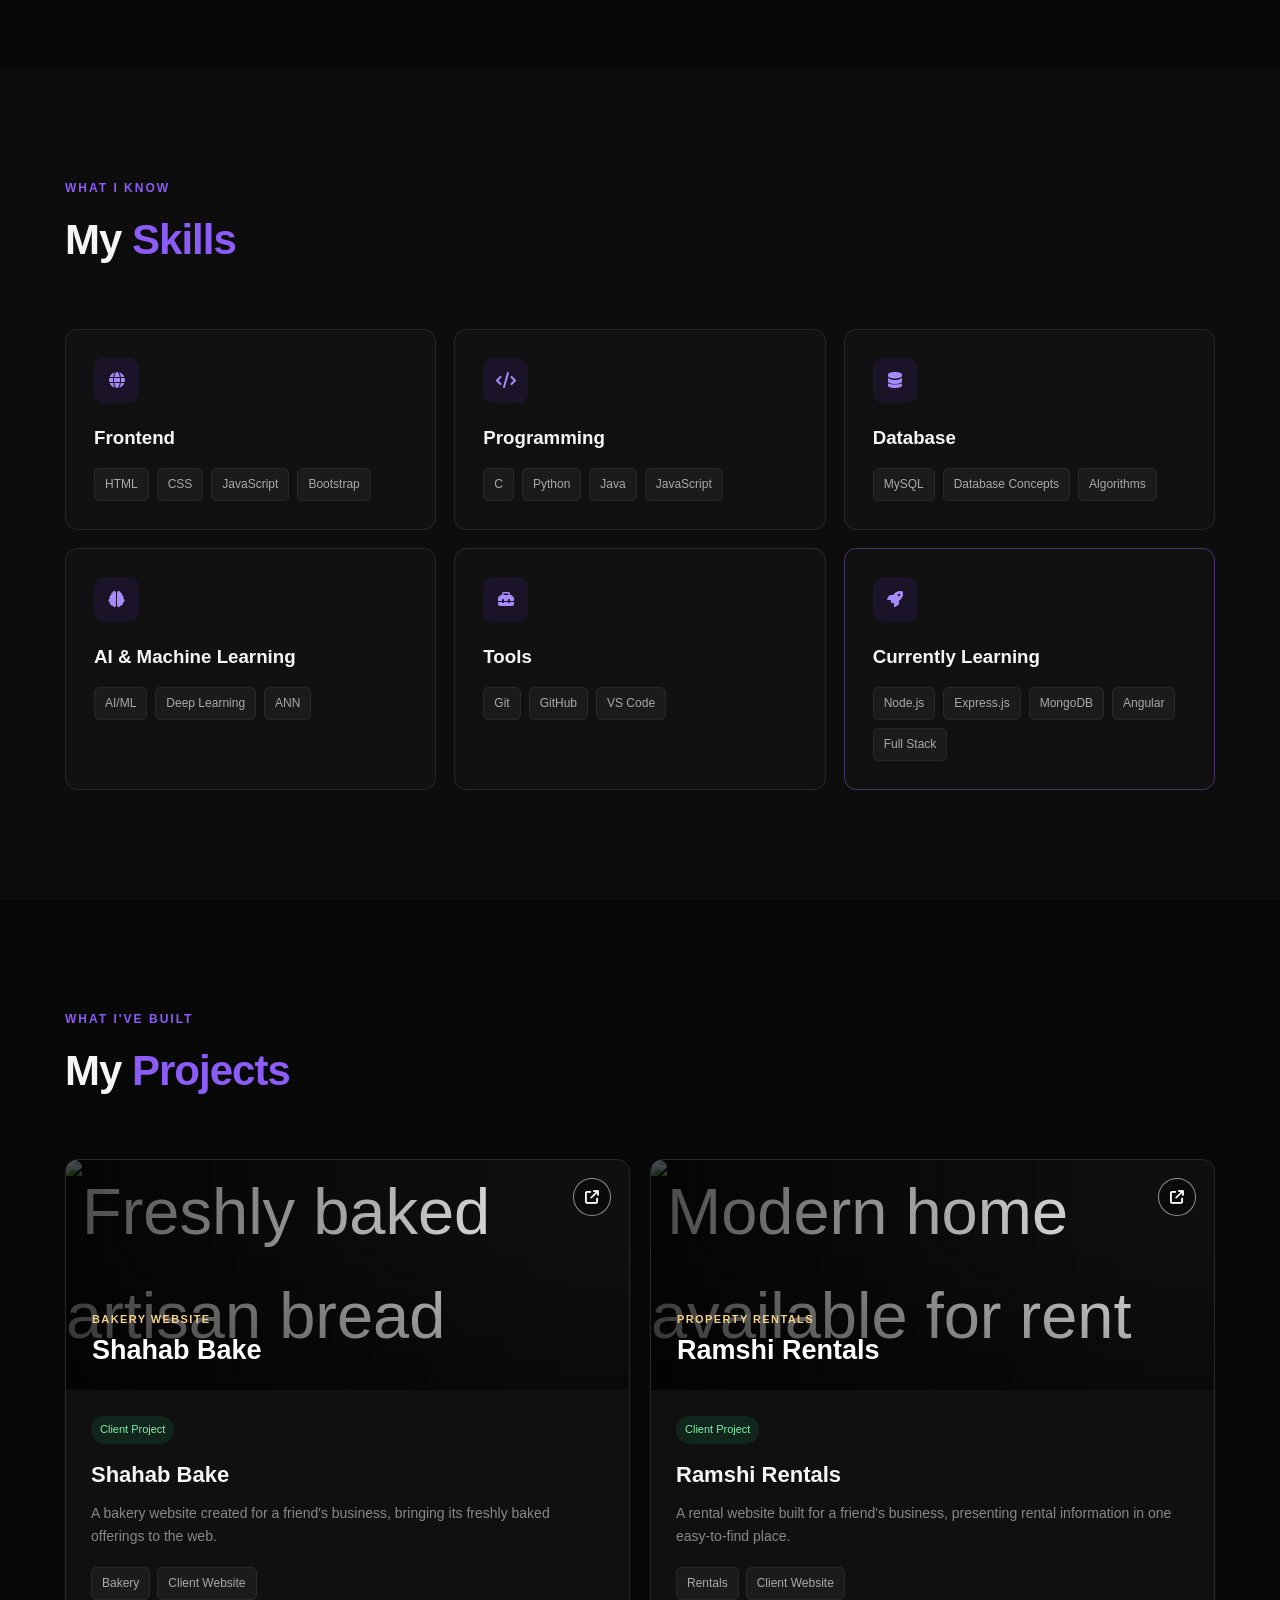
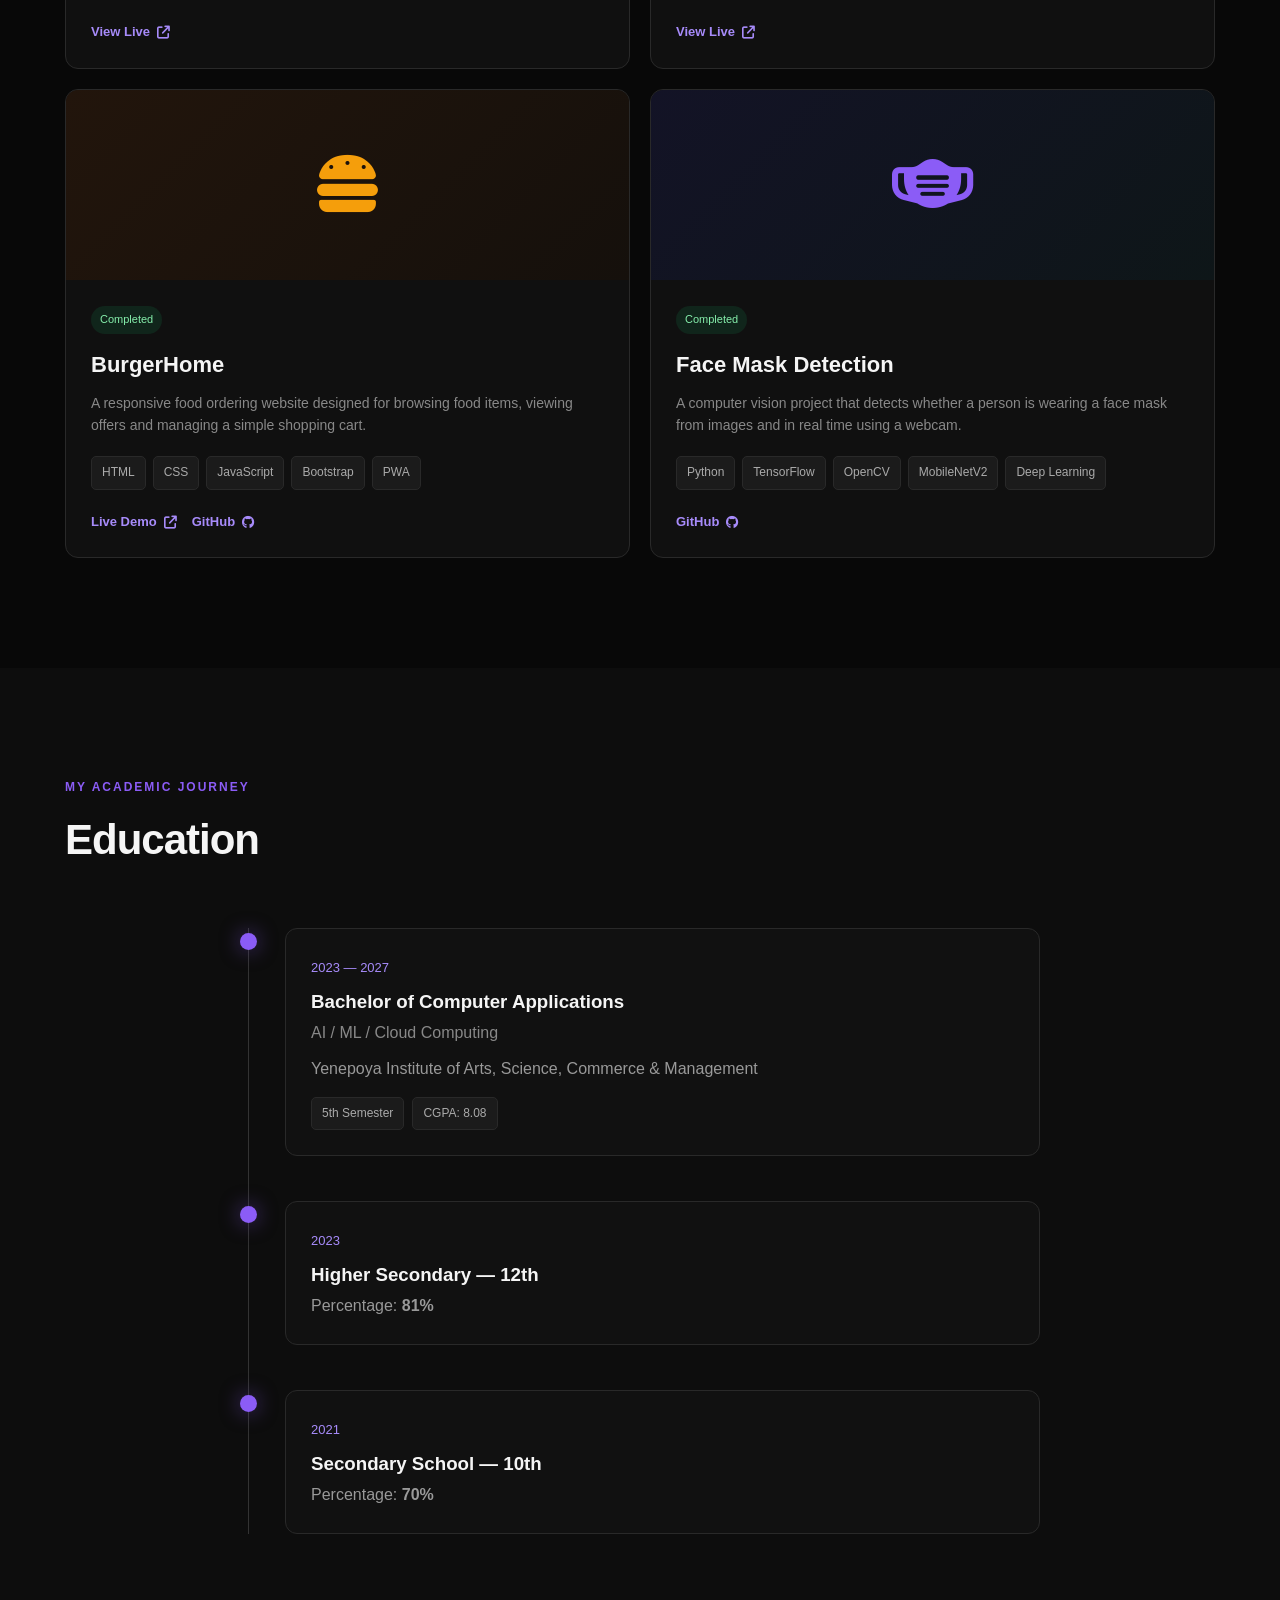
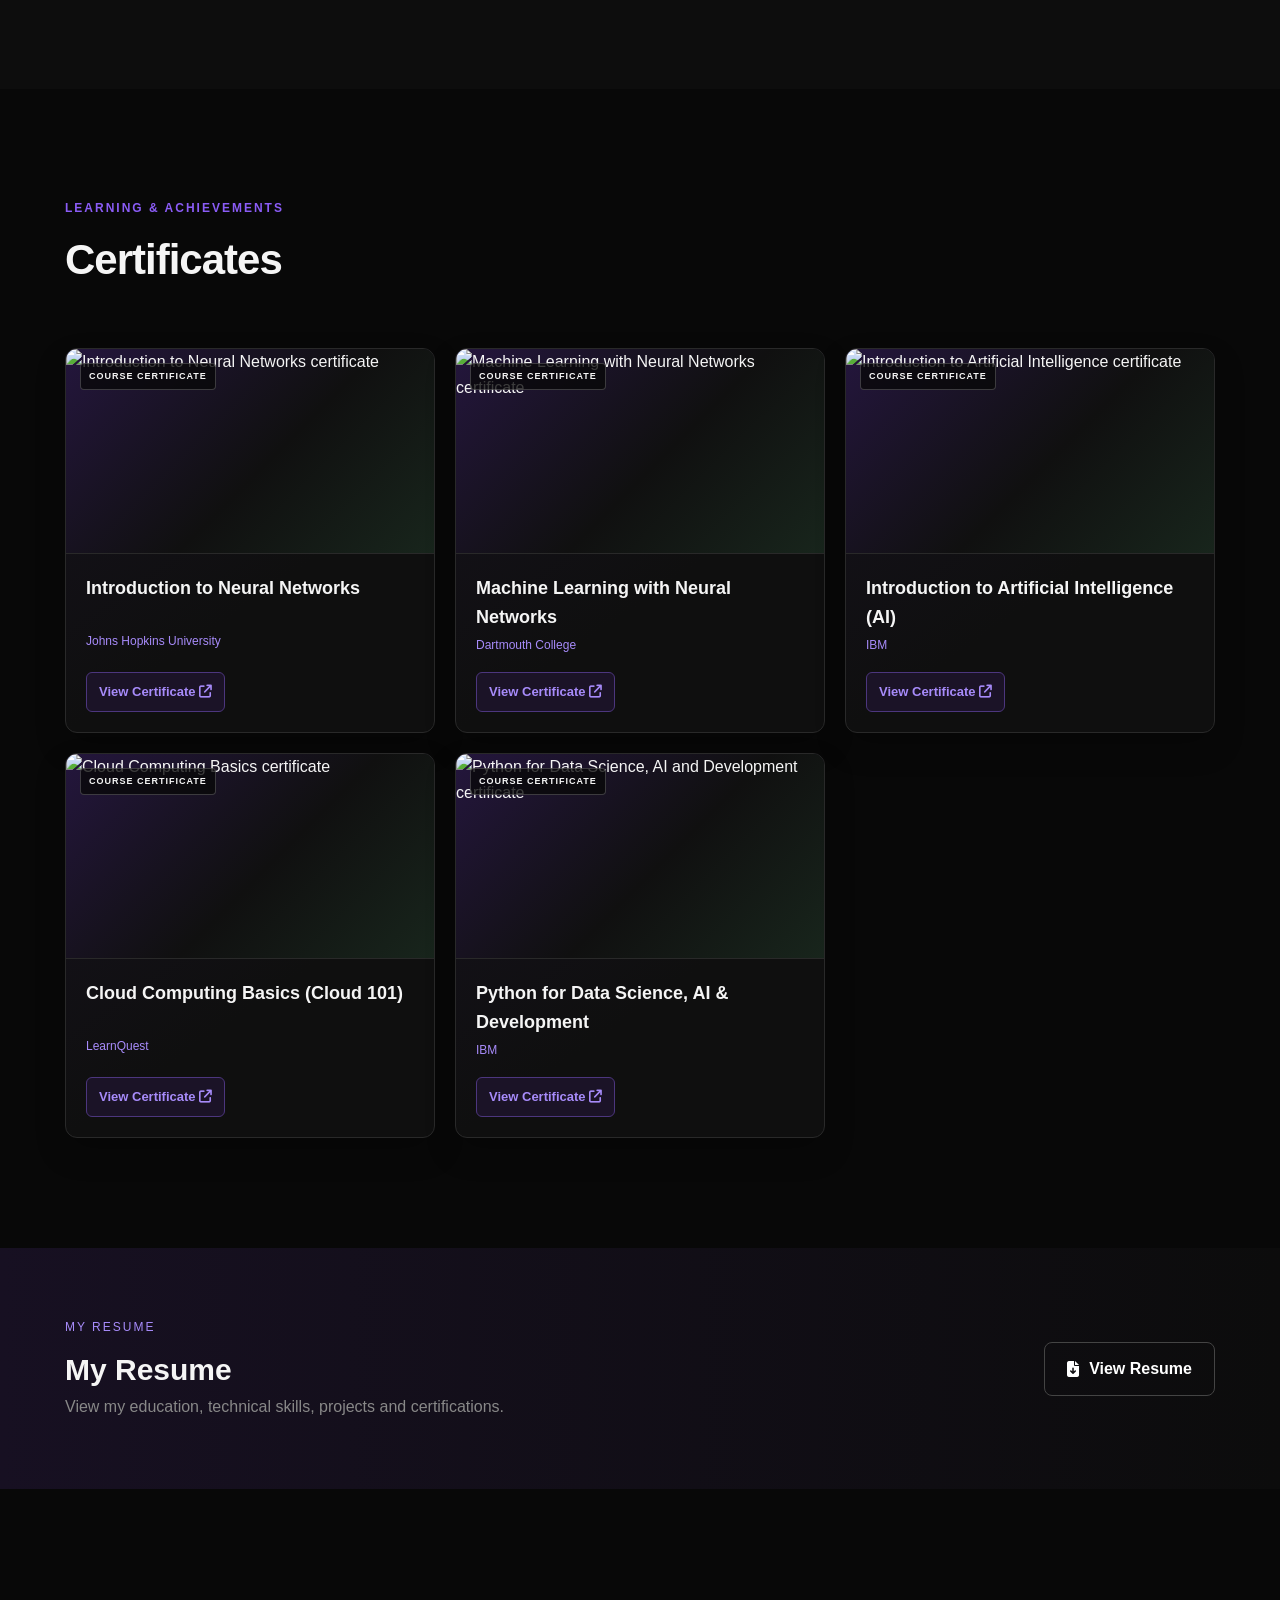
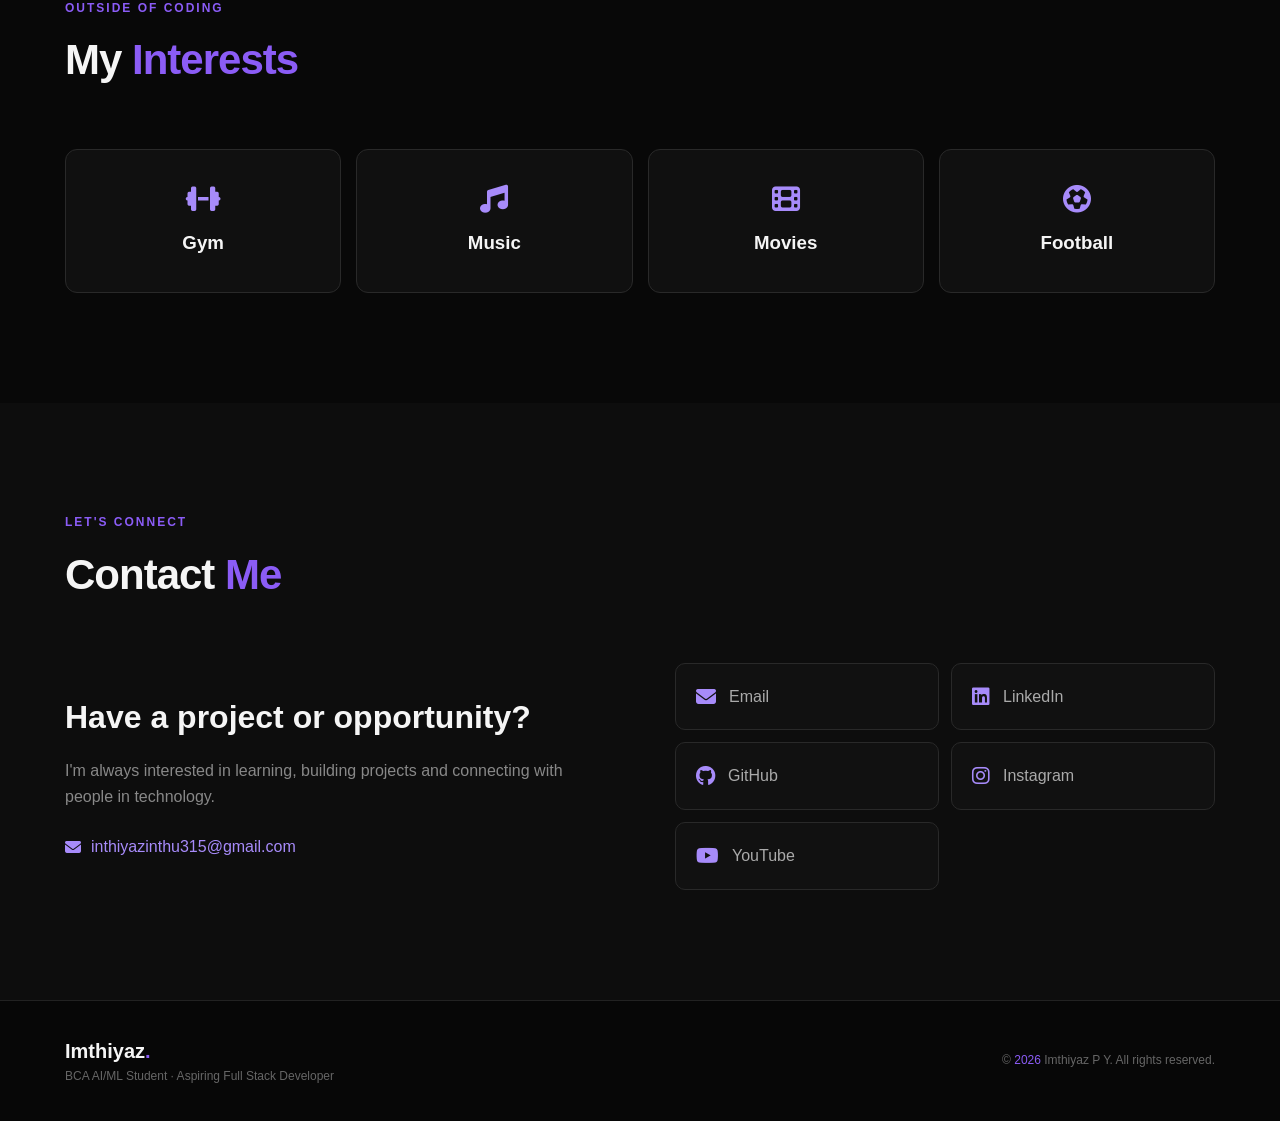
==== commit e78930be: "Update portfolio" ====
--- a/index.html
+++ b/index.html
@@ -118,7 +118,7 @@
             <div class="hero-card">
 
                 <div class="profile-circle">
-                    <img src="profile.jpeg" alt="Imthiyaz P Y" class="profile-img">
+                    <img src="/inthu.jpeg" alt="Imthiyaz P Y" class="profile-img">
                 </div>
 
                 <div class="code-box">
@@ -407,6 +407,108 @@
             <div class="projects-grid">
 
 
+                <!-- Shahab Bake -->
+
+                <article class="project-card">
+
+                    <a class="project-image client-preview bakery-image"
+                       href="https://shahabaz121.github.io/ShahabBake/"
+                       target="_blank"
+                       rel="noopener noreferrer"
+                       aria-label="View the Shahab Bake website">
+                        <img src="https://images.unsplash.com/photo-1509440159596-0249088772ff?auto=format&fit=crop&w=1200&q=85"
+                             alt="Freshly baked artisan bread"
+                             loading="lazy">
+                        <span class="project-preview-copy">
+                            <span class="project-preview-kicker">BAKERY WEBSITE</span>
+                            <strong>Shahab Bake</strong>
+                        </span>
+                        <span class="project-preview-icon" aria-hidden="true">
+                            <i class="fa-solid fa-arrow-up-right-from-square"></i>
+                        </span>
+                    </a>
+
+                    <div class="project-content">
+
+                        <span class="project-status completed">Client Project</span>
+
+                        <h3>Shahab Bake</h3>
+
+                        <p>
+                            A bakery website created for a friend's business,
+                            bringing its freshly baked offerings to the web.
+                        </p>
+
+                        <div class="tech-stack">
+                            <span>Bakery</span>
+                            <span>Client Website</span>
+                        </div>
+
+                        <div class="project-links">
+                            <a href="https://shahabaz121.github.io/ShahabBake/"
+                               target="_blank"
+                               rel="noopener noreferrer">
+                                View Live
+                                <i class="fa-solid fa-arrow-up-right-from-square"></i>
+                            </a>
+                        </div>
+
+                    </div>
+
+                </article>
+
+
+                <!-- Ramshi Rentals -->
+
+                <article class="project-card">
+
+                    <a class="project-image client-preview rentals-image"
+                       href="https://ramshid10.github.io/Ramshi-Rentals/"
+                       target="_blank"
+                       rel="noopener noreferrer"
+                       aria-label="View the Ramshi Rentals website">
+                        <img src="https://images.unsplash.com/photo-1600596542815-ffad4c1539a9?auto=format&fit=crop&w=1200&q=85"
+                             alt="Modern home available for rent"
+                             loading="lazy">
+                        <span class="project-preview-copy">
+                            <span class="project-preview-kicker">PROPERTY RENTALS</span>
+                            <strong>Ramshi Rentals</strong>
+                        </span>
+                        <span class="project-preview-icon" aria-hidden="true">
+                            <i class="fa-solid fa-arrow-up-right-from-square"></i>
+                        </span>
+                    </a>
+
+                    <div class="project-content">
+
+                        <span class="project-status completed">Client Project</span>
+
+                        <h3>Ramshi Rentals</h3>
+
+                        <p>
+                            A rental website built for a friend's business,
+                            presenting rental information in one easy-to-find place.
+                        </p>
+
+                        <div class="tech-stack">
+                            <span>Rentals</span>
+                            <span>Client Website</span>
+                        </div>
+
+                        <div class="project-links">
+                            <a href="https://ramshid10.github.io/Ramshi-Rentals/"
+                               target="_blank"
+                               rel="noopener noreferrer">
+                                View Live
+                                <i class="fa-solid fa-arrow-up-right-from-square"></i>
+                            </a>
+                        </div>
+
+                    </div>
+
+                </article>
+
+
                 <!-- BurgerHome -->
 
                 <article class="project-card">
@@ -439,7 +541,7 @@
 
                         <div class="project-links">
 
-                            <a href="https://imthyax.github.io/Burger-house-project/"
+                                     <a href="https://imthyax.github.io/BurgerHome/"
                                target="_blank">
                                 Live Demo
                                 <i class="fa-solid fa-arrow-up-right-from-square"></i>
@@ -503,37 +605,6 @@
                 </article>
 
 
-                <!-- Future project -->
-
-                <article class="project-card future-project">
-
-                    <div class="project-image future-image">
-                        <i class="fa-solid fa-plus"></i>
-                    </div>
-
-                    <div class="project-content">
-
-                        <span class="project-status future">
-                            Future Project
-                        </span>
-
-                        <h3>More Projects Coming</h3>
-
-                        <p>
-                            As I learn backend and full-stack development,
-                            I will add more real-world projects here.
-                        </p>
-
-                        <div class="tech-stack">
-                            <span>Node.js</span>
-                            <span>Express.js</span>
-                            <span>MongoDB</span>
-                        </div>
-
-                    </div>
-
-                </article>
-
             </div>
 
         </div>
--- a/style.css
+++ b/style.css
@@ -497,7 +497,7 @@
 
 .projects-grid {
     display: grid;
-    grid-template-columns: repeat(3, 1fr);
+    grid-template-columns: repeat(2, minmax(0, 1fr));
     gap: 20px;
 }
 
@@ -519,12 +519,83 @@
 
 .project-image {
     height: 190px;
+    position: relative;
+    overflow: hidden;
 
     display: flex;
     align-items: center;
     justify-content: center;
 
     font-size: 65px;
+}
+
+.client-preview {
+    height: 230px;
+    color: #fff;
+    isolation: isolate;
+}
+
+.client-preview::after {
+    content: "";
+    position: absolute;
+    inset: 0;
+    z-index: -1;
+    background: linear-gradient(90deg, rgba(0, 0, 0, 0.72), rgba(0, 0, 0, 0.06) 90%),
+        linear-gradient(0deg, rgba(0, 0, 0, 0.38), transparent 65%);
+}
+
+.client-preview img {
+    position: absolute;
+    inset: 0;
+    z-index: -2;
+    width: 100%;
+    height: 100%;
+    object-fit: cover;
+    transition: transform 0.5s ease;
+}
+
+.project-card:hover .client-preview img,
+.client-preview:focus-visible img {
+    transform: scale(1.04);
+}
+
+.project-preview-copy {
+    align-self: flex-end;
+    display: flex;
+    flex-direction: column;
+    gap: 5px;
+    margin: 0 auto 24px 26px;
+}
+
+.project-preview-kicker {
+    color: #f3d18b;
+    font-size: 11px;
+    font-weight: 700;
+    letter-spacing: 1.4px;
+}
+
+.project-preview-copy strong {
+    font-size: 27px;
+    line-height: 1.2;
+}
+
+.project-preview-icon {
+    position: absolute;
+    top: 18px;
+    right: 18px;
+    width: 38px;
+    height: 38px;
+    display: grid;
+    place-items: center;
+    border: 1px solid rgba(255, 255, 255, 0.55);
+    border-radius: 50%;
+    background: rgba(0, 0, 0, 0.3);
+    font-size: 14px;
+}
+
+.client-preview:focus-visible {
+    outline: 2px solid #f3d18b;
+    outline-offset: -4px;
 }
 
 .burger-image {
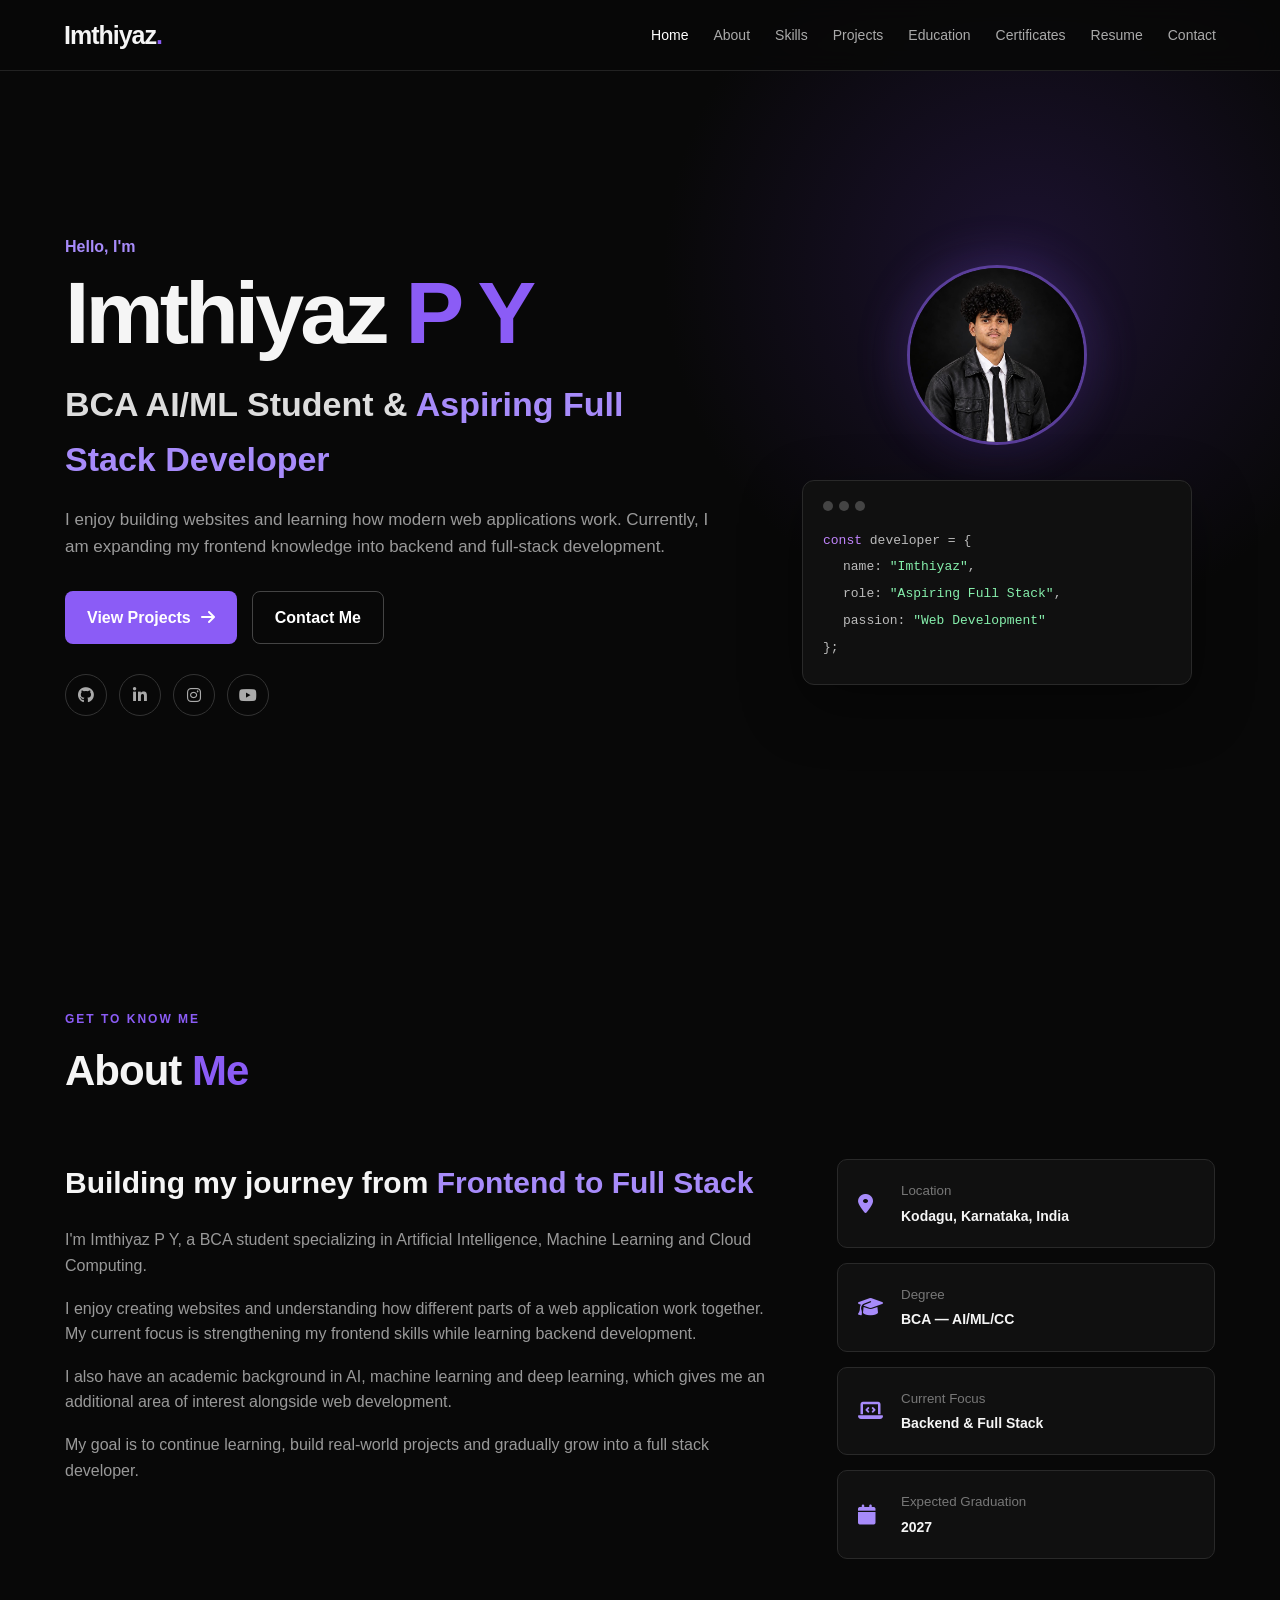
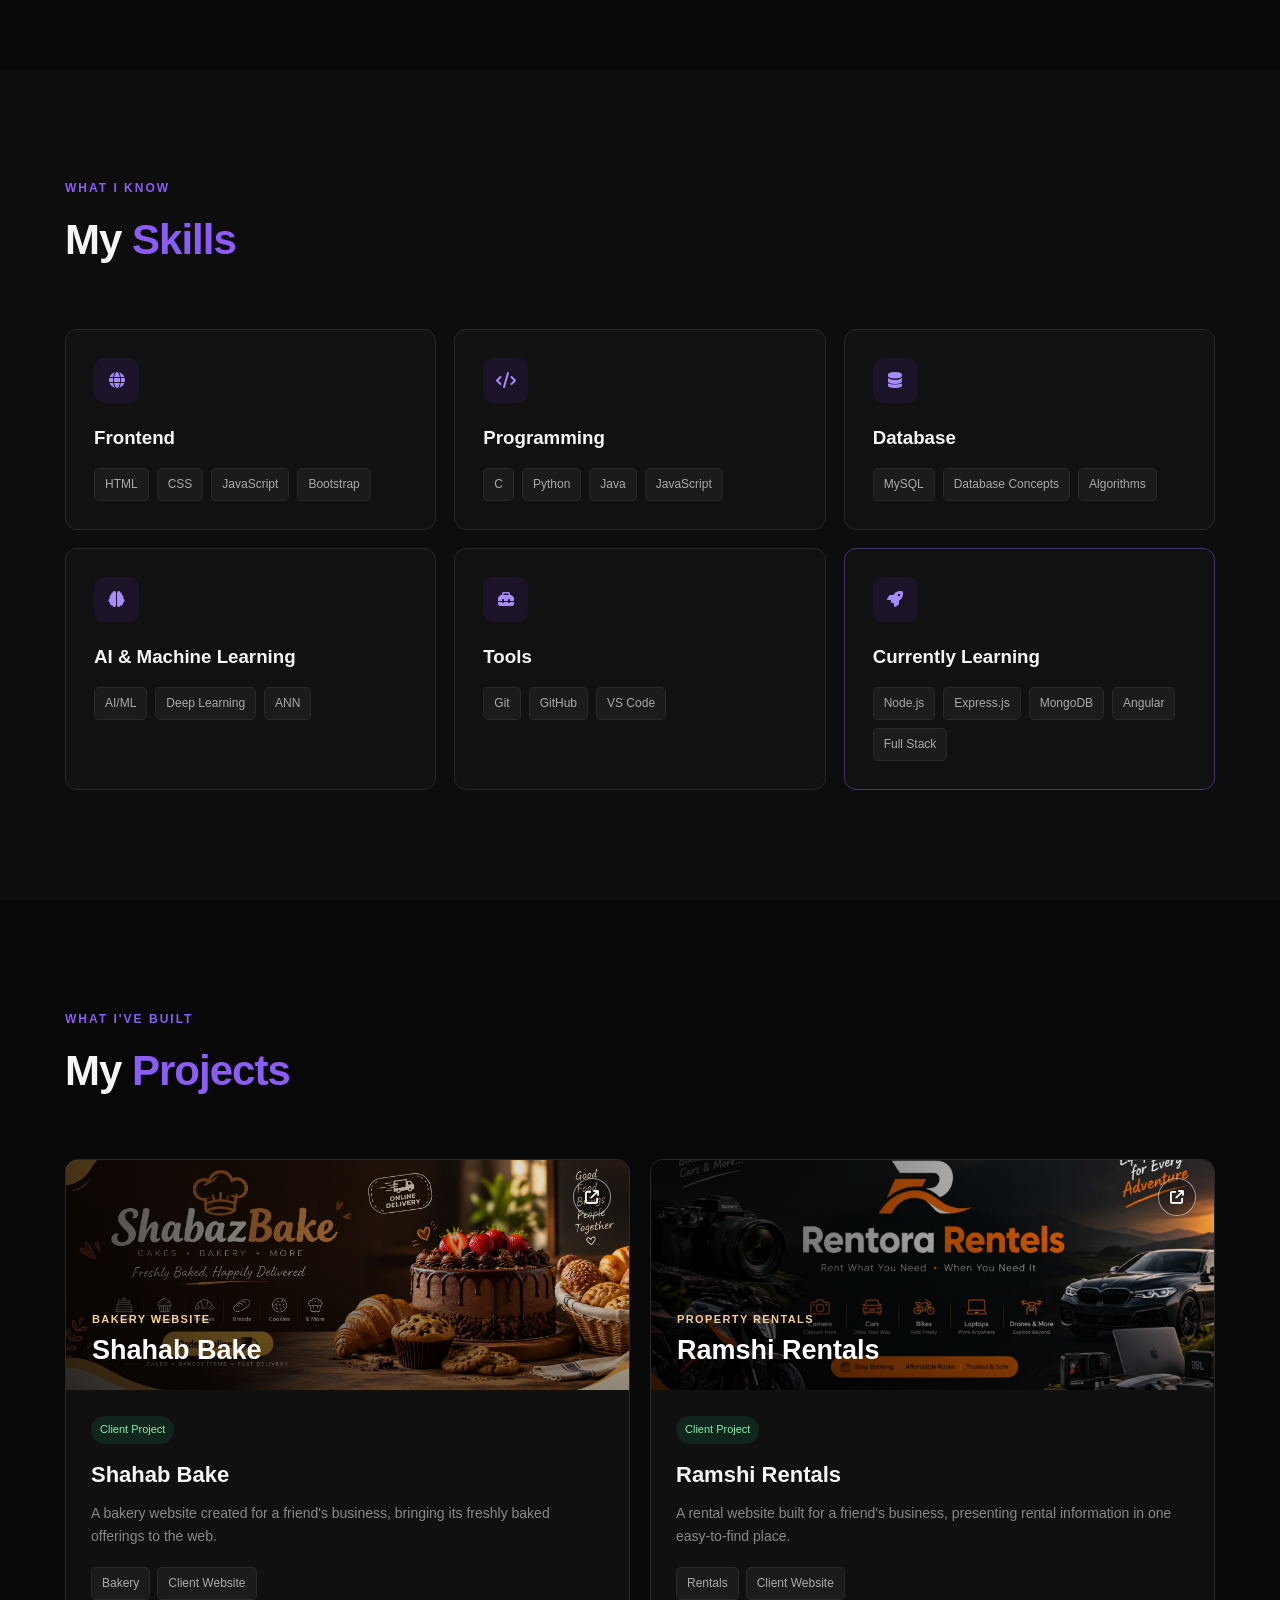
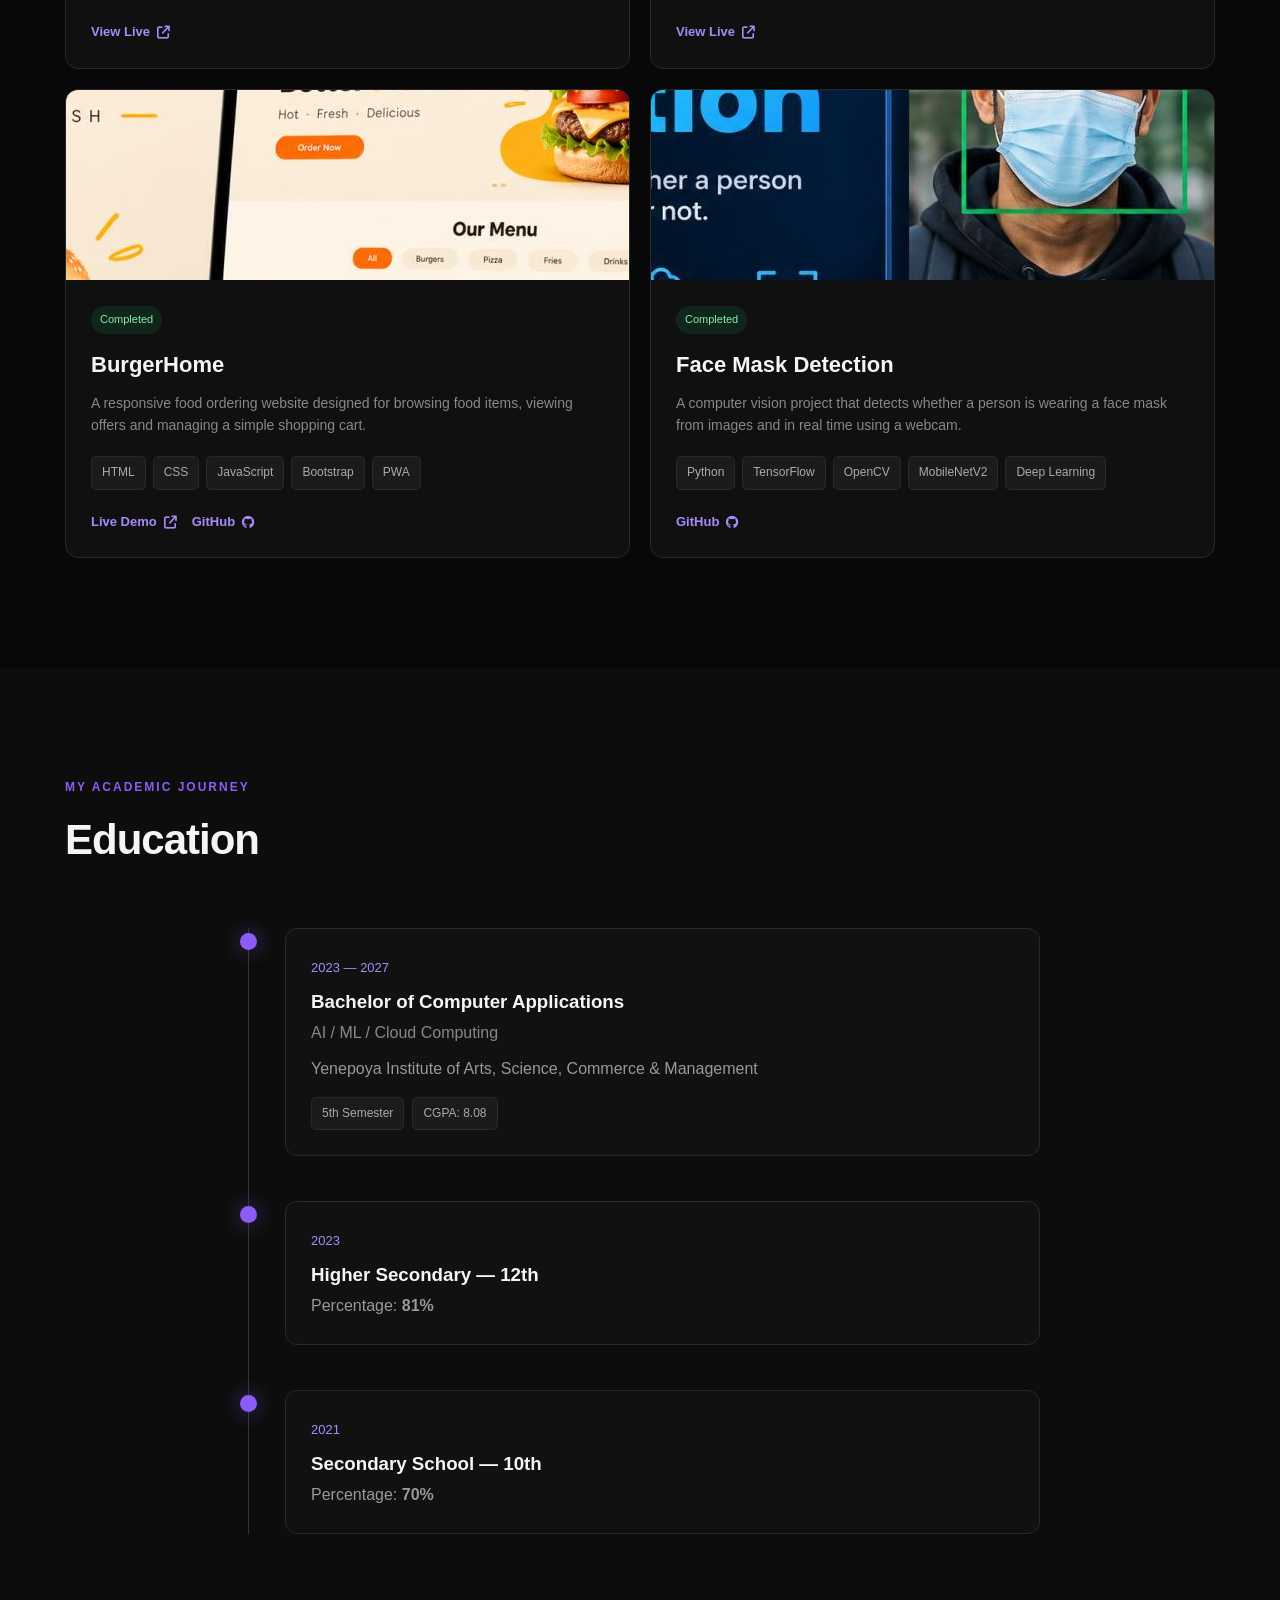
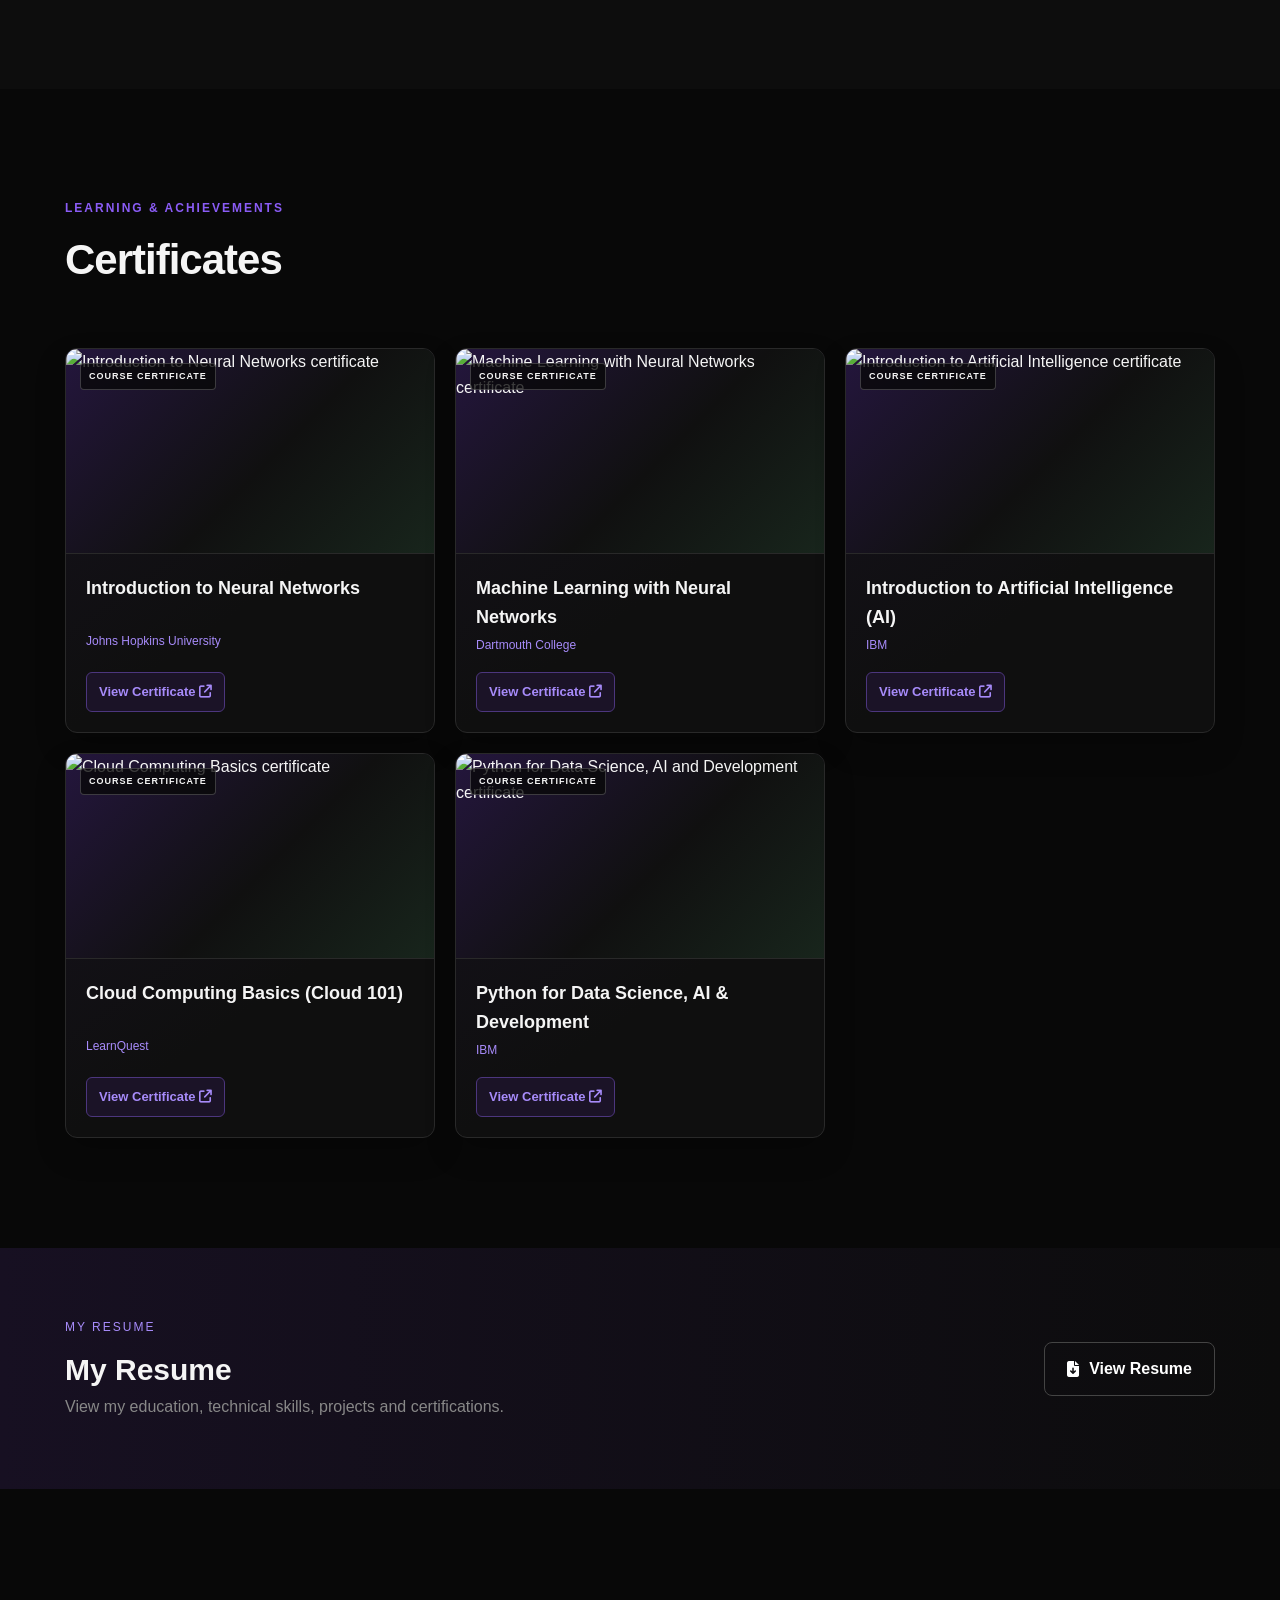
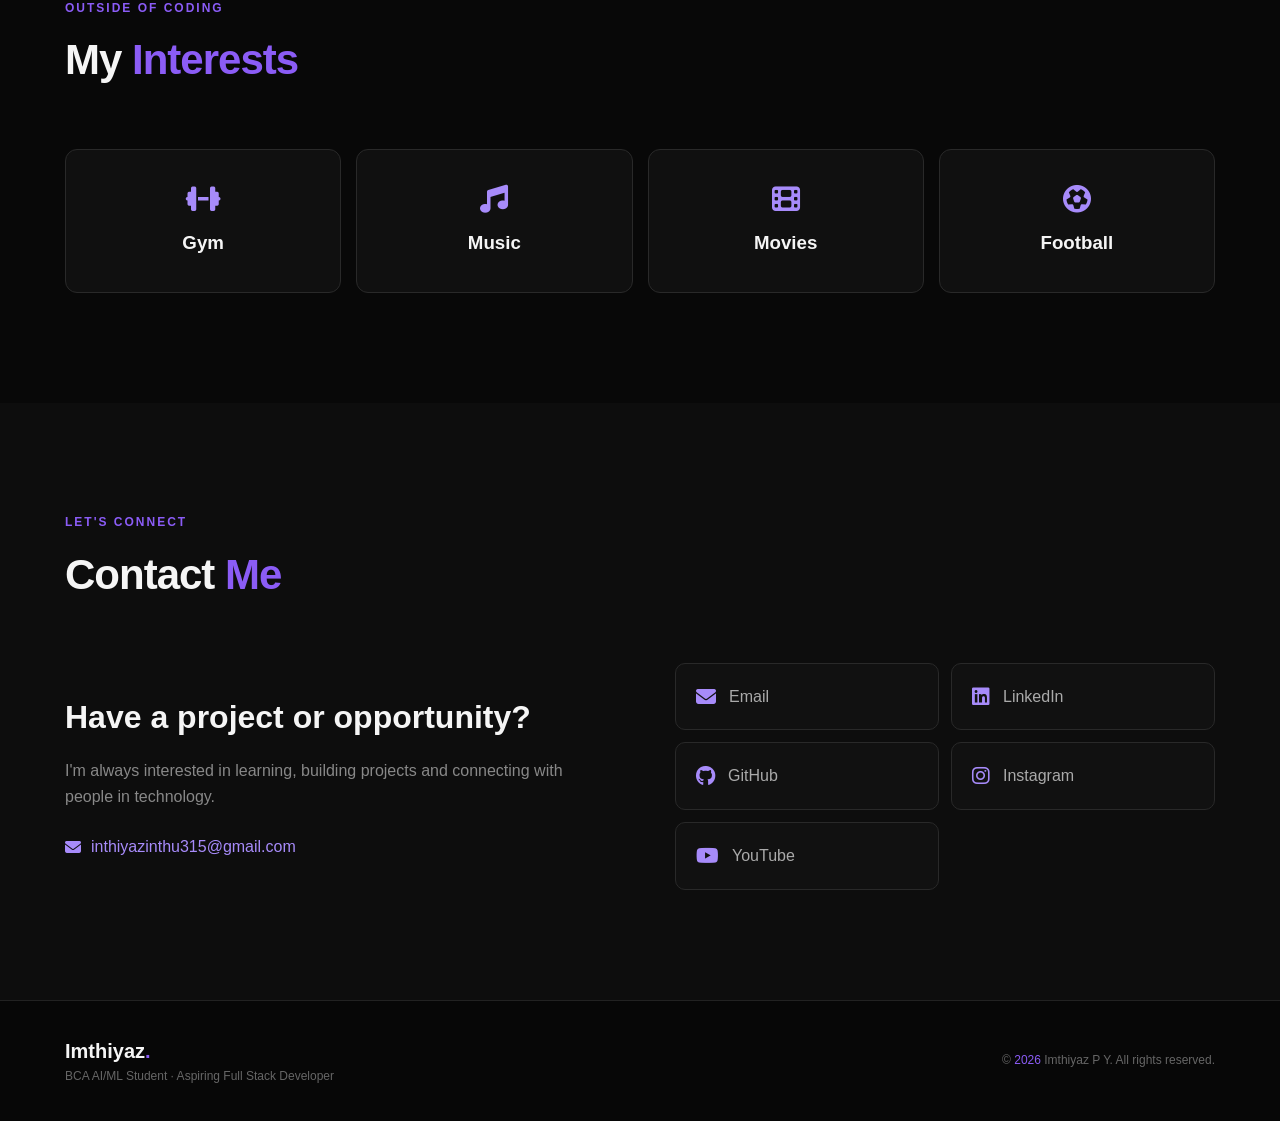
==== commit c08108f8: "Update portfolio and project banners" ====
--- a/index.html
+++ b/index.html
@@ -416,7 +416,7 @@
                        target="_blank"
                        rel="noopener noreferrer"
                        aria-label="View the Shahab Bake website">
-                        <img src="https://images.unsplash.com/photo-1509440159596-0249088772ff?auto=format&fit=crop&w=1200&q=85"
+                        <img src="/banner-bake.png"
                              alt="Freshly baked artisan bread"
                              loading="lazy">
                         <span class="project-preview-copy">
@@ -467,7 +467,7 @@
                        target="_blank"
                        rel="noopener noreferrer"
                        aria-label="View the Ramshi Rentals website">
-                        <img src="https://images.unsplash.com/photo-1600596542815-ffad4c1539a9?auto=format&fit=crop&w=1200&q=85"
+                        <img src="/rentora-banner.jpeg"
                              alt="Modern home available for rent"
                              loading="lazy">
                         <span class="project-preview-copy">
@@ -514,7 +514,7 @@
                 <article class="project-card">
 
                     <div class="project-image burger-image">
-                        <i class="fa-solid fa-burger"></i>
+                        <img src="/burgerhome-banner.jpg">
                     </div>
 
                     <div class="project-content">
@@ -565,7 +565,7 @@
                 <article class="project-card">
 
                     <div class="project-image ai-image">
-                        <i class="fa-solid fa-mask-face"></i>
+                        <img src="/facemask-banner.jpg">
                     </div>
 
                     <div class="project-content">
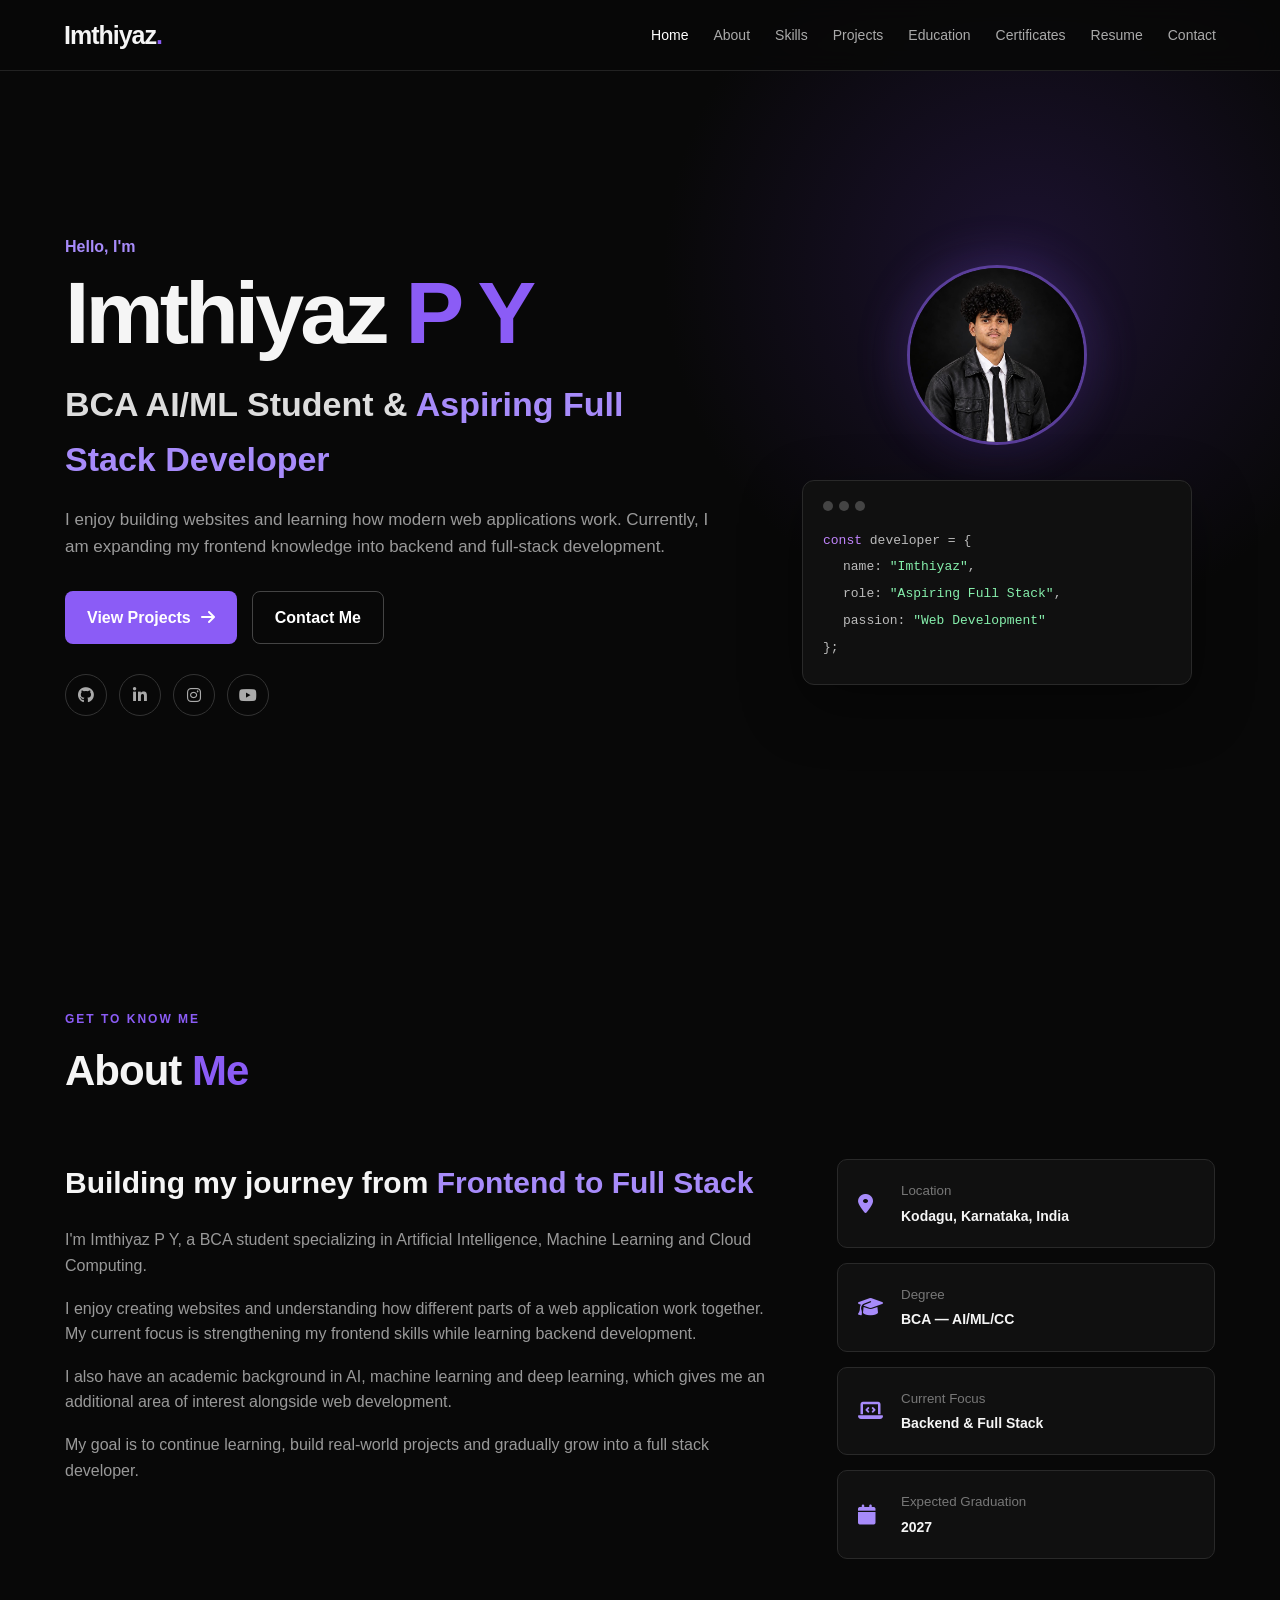
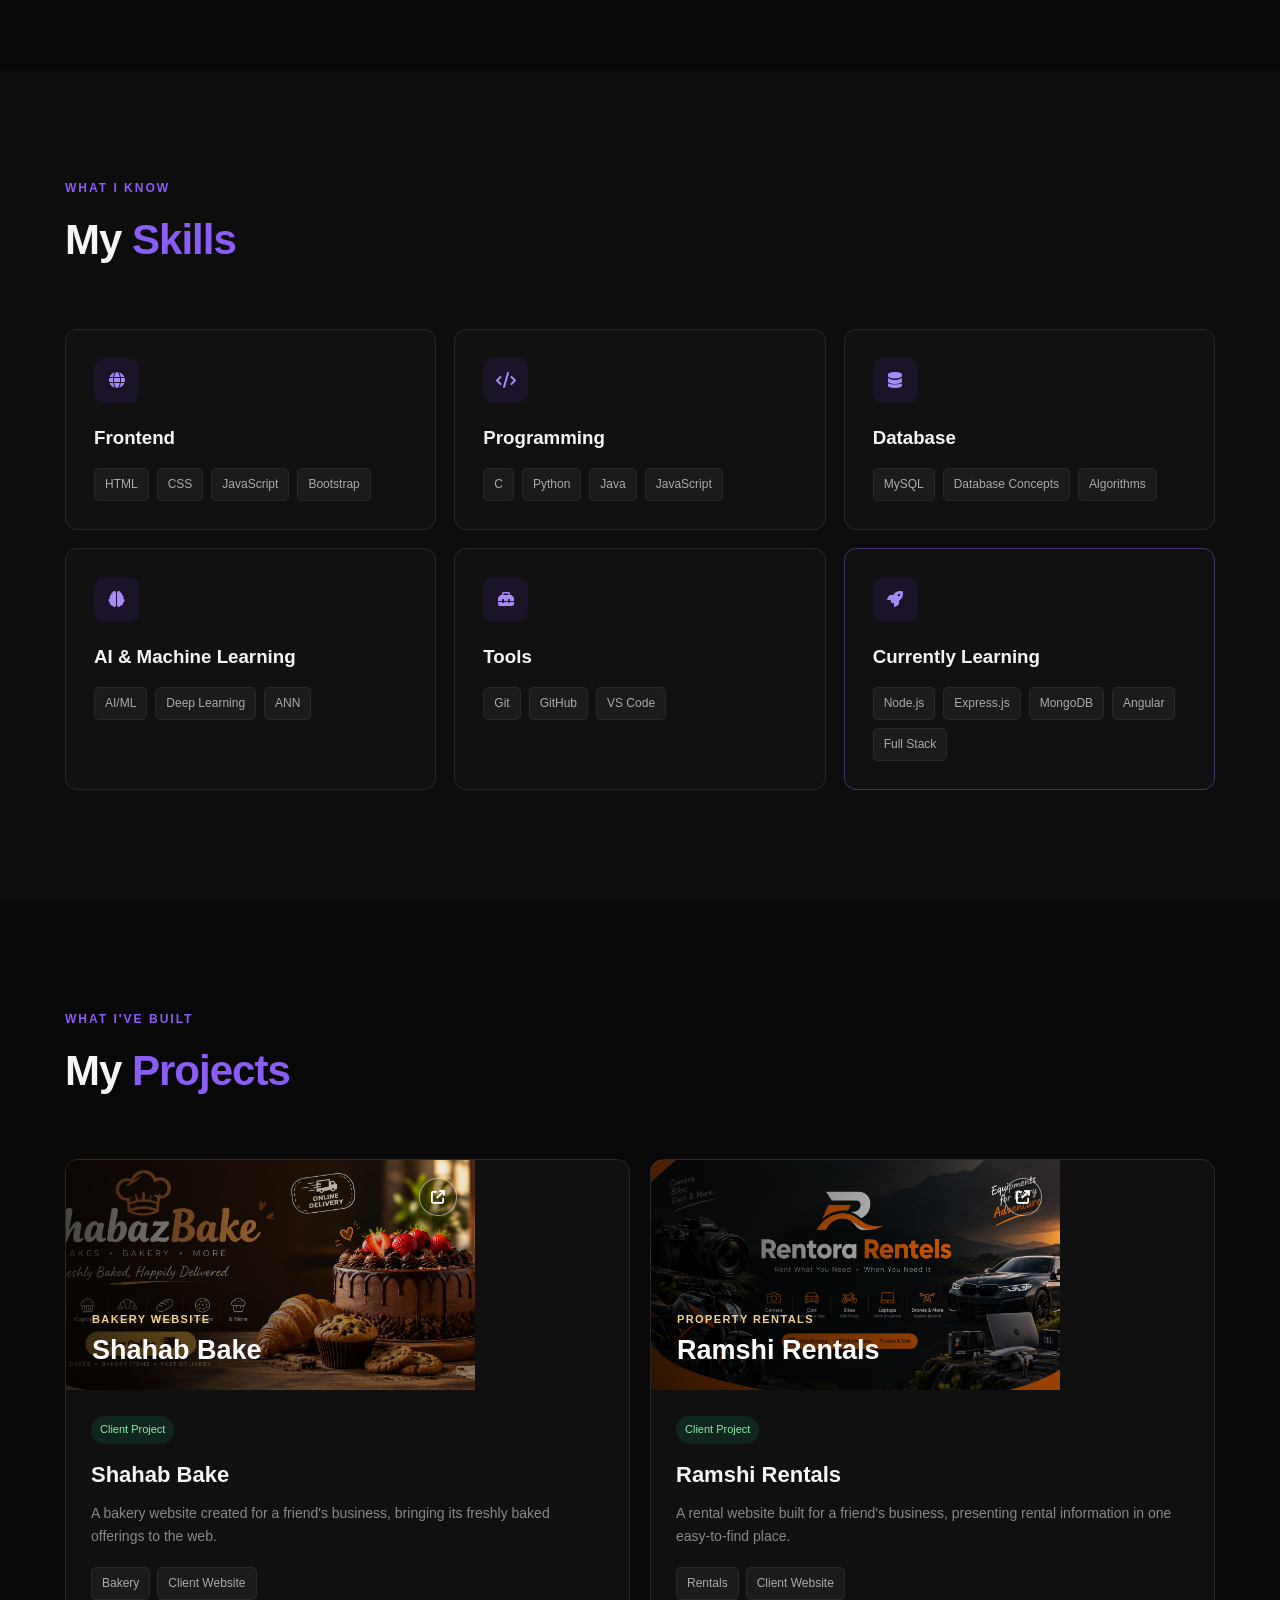
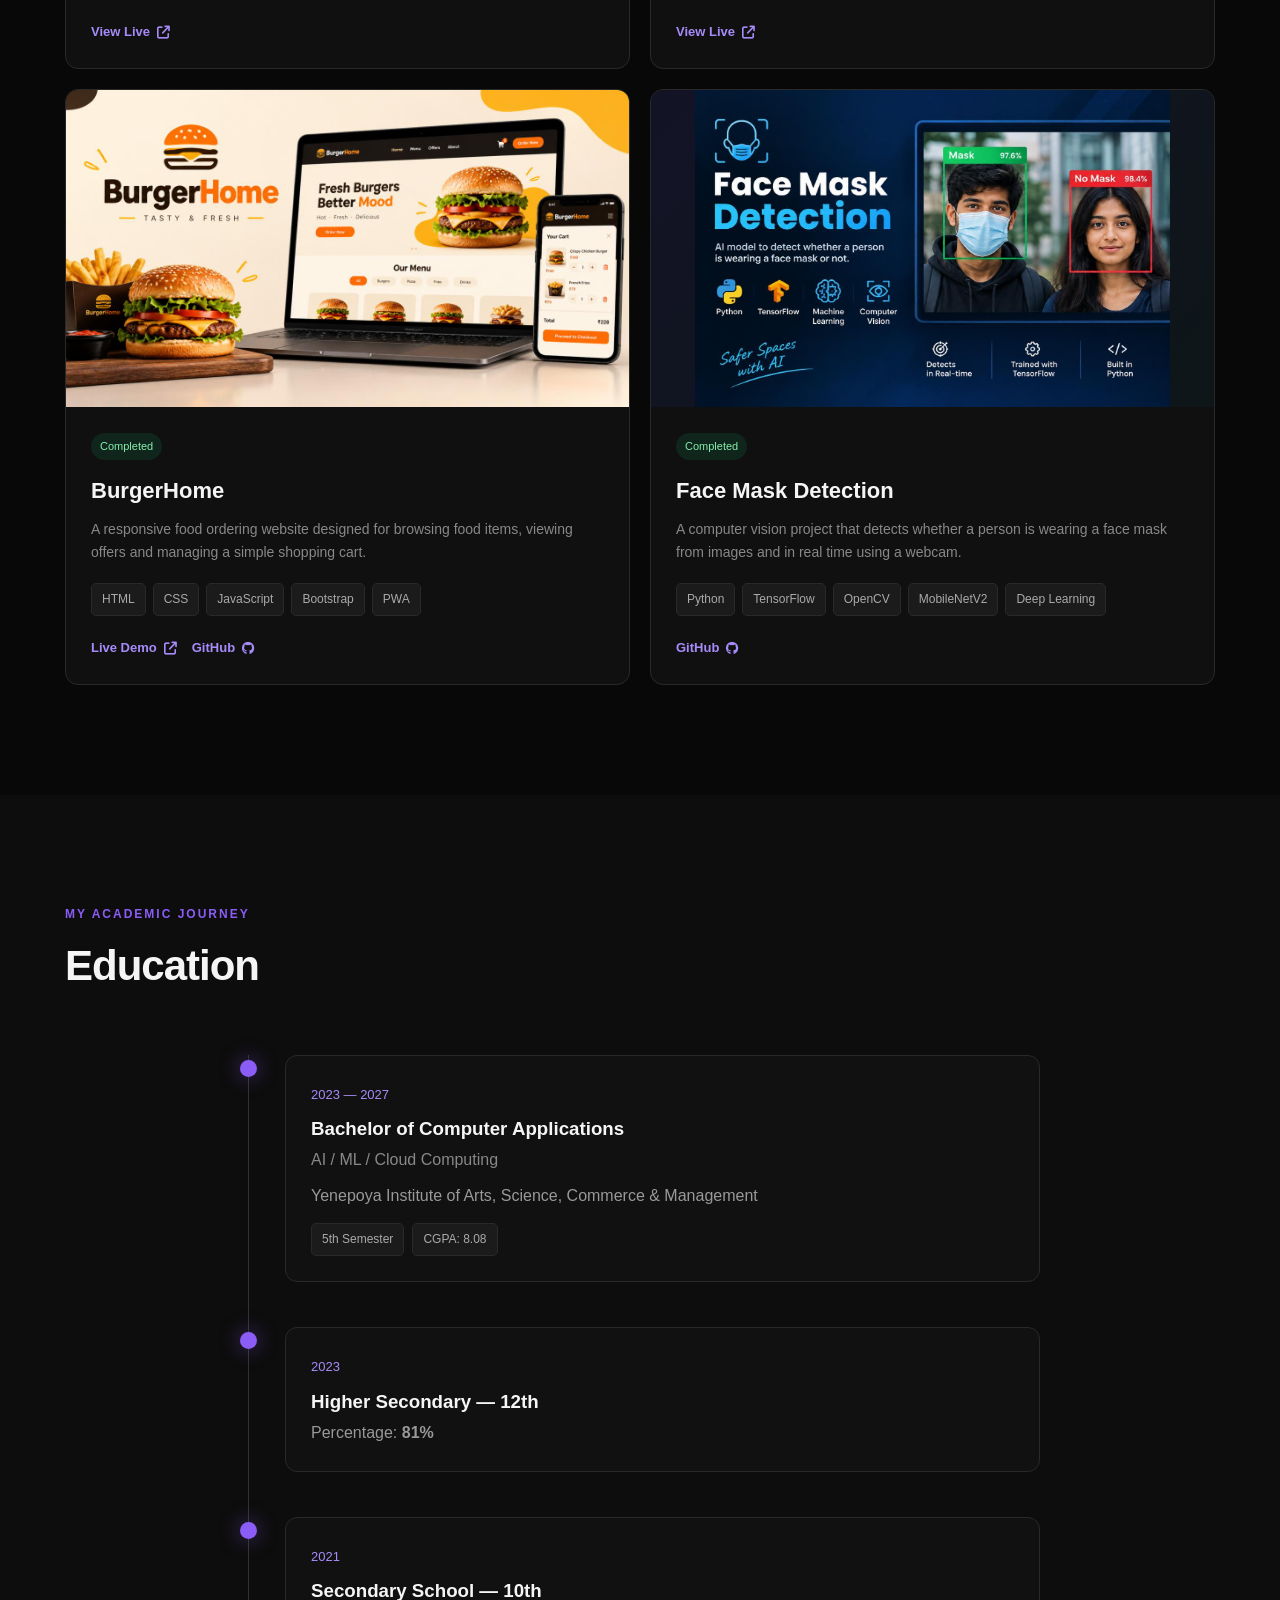
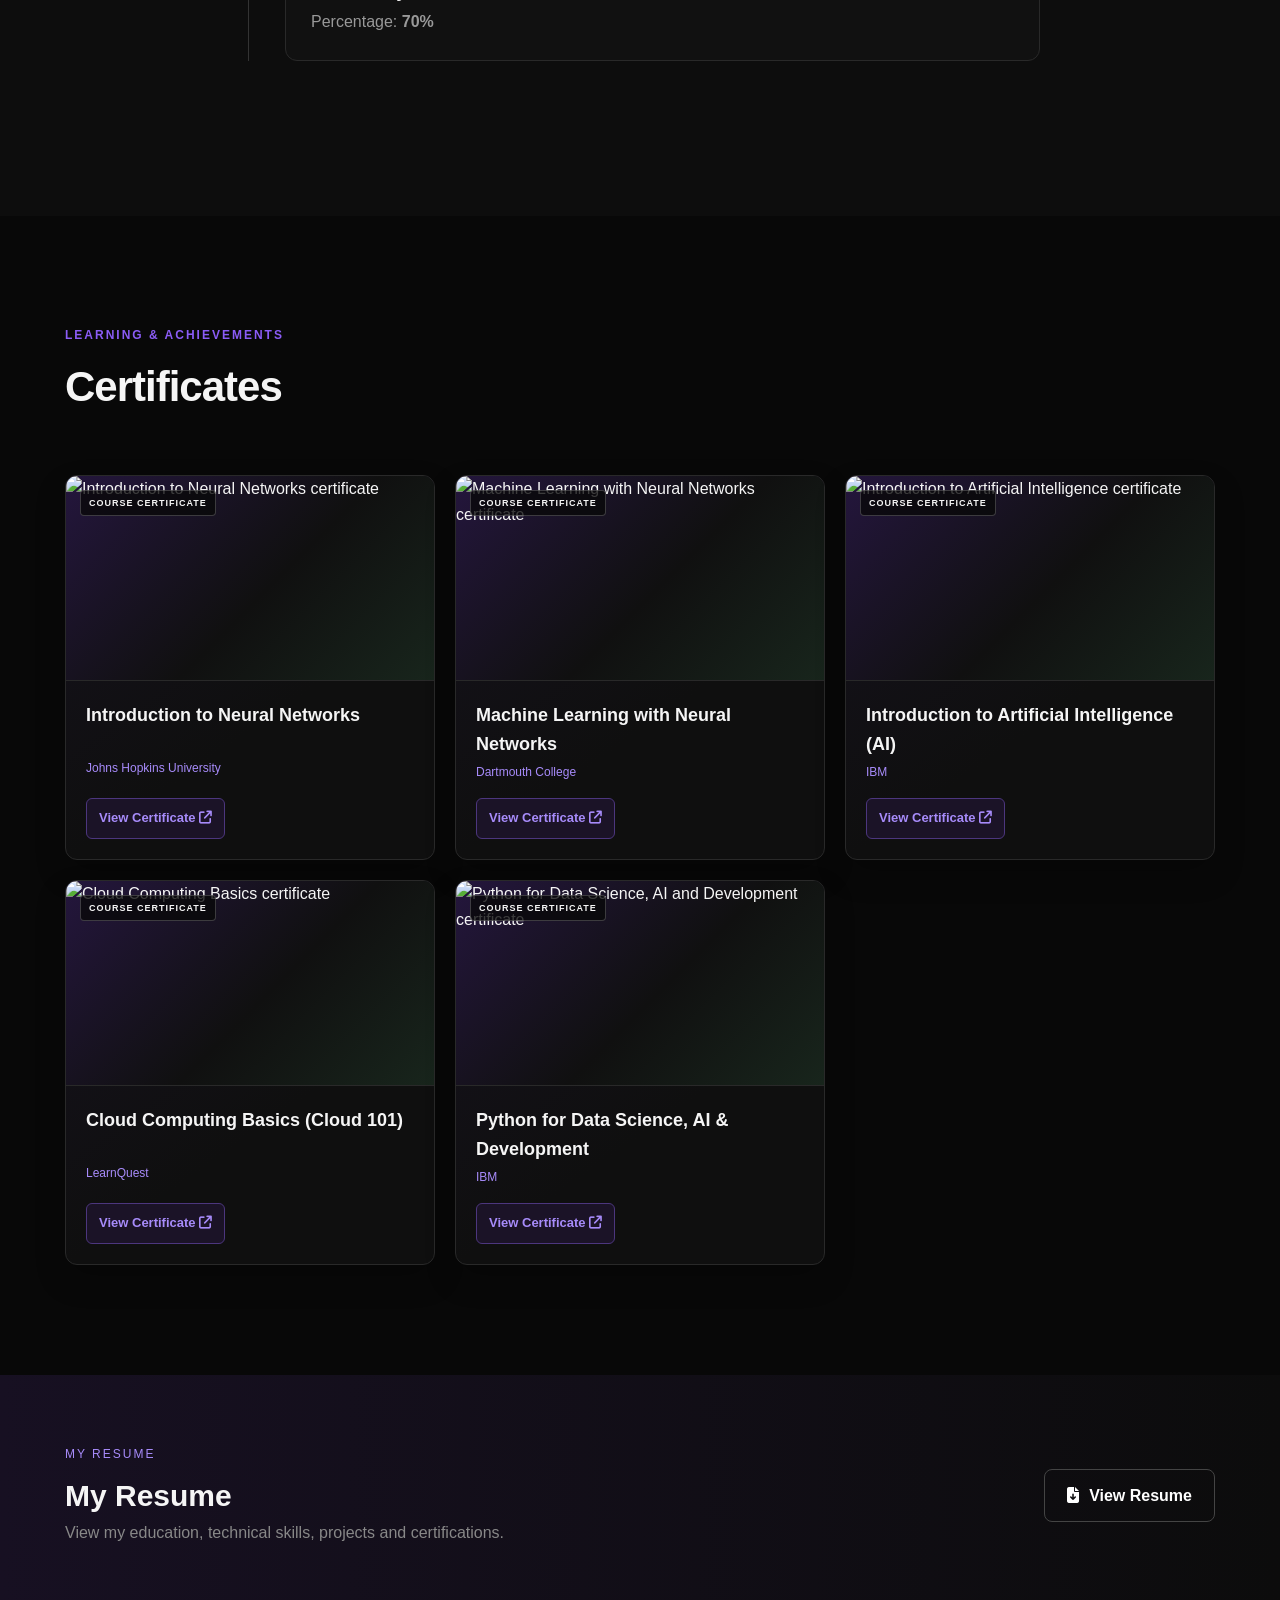
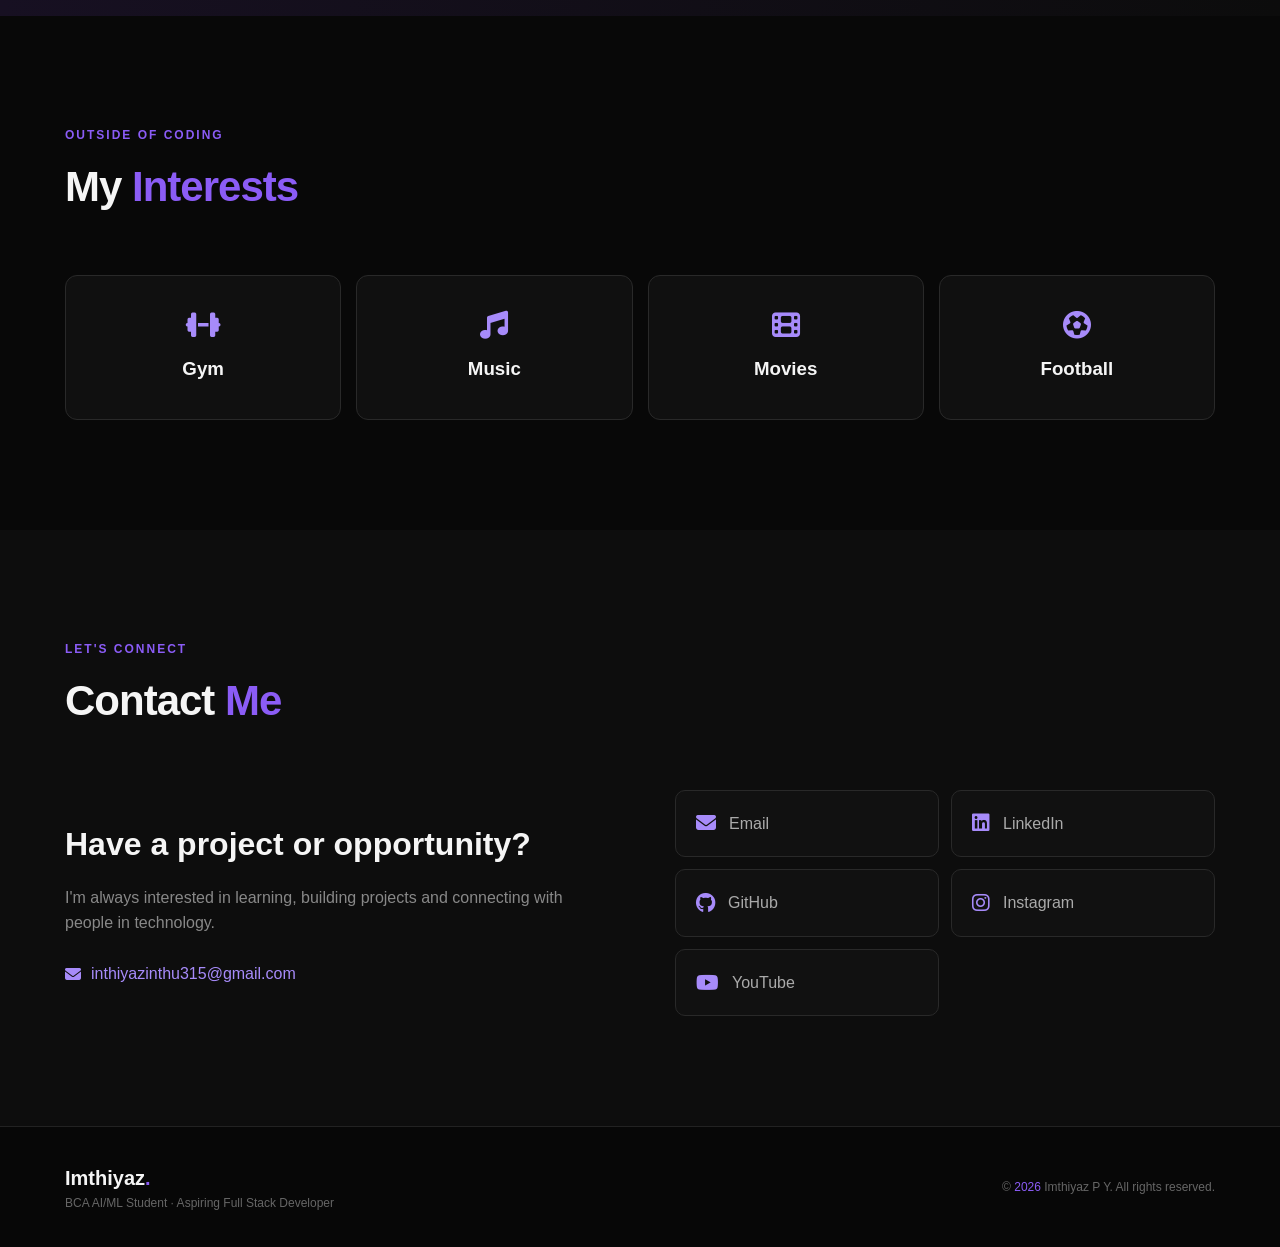
==== commit 820e88c0: "Fix portfolio image paths" ====
--- a/index.html
+++ b/index.html
@@ -74,6 +74,7 @@
                 </p>
 
                 <div class="hero-buttons">
+
                     <a href="#projects" class="btn primary-btn">
                         View Projects
                         <i class="fa-solid fa-arrow-right"></i>
@@ -82,6 +83,7 @@
                     <a href="#contact" class="btn secondary-btn">
                         Contact Me
                     </a>
+
                 </div>
 
                 <div class="social-icons">
@@ -118,7 +120,9 @@
             <div class="hero-card">
 
                 <div class="profile-circle">
-                    <img src="/inthu.jpeg" alt="Imthiyaz P Y" class="profile-img">
+                    <img src="inthu.jpeg"
+                         alt="Imthiyaz P Y"
+                         class="profile-img">
                 </div>
 
                 <div class="code-box">
@@ -210,39 +214,47 @@
                 <div class="about-info">
 
                     <div class="info-card">
+
                         <i class="fa-solid fa-location-dot"></i>
 
                         <div>
                             <small>Location</small>
                             <strong>Kodagu, Karnataka, India</strong>
                         </div>
+
                     </div>
 
                     <div class="info-card">
+
                         <i class="fa-solid fa-graduation-cap"></i>
 
                         <div>
                             <small>Degree</small>
                             <strong>BCA — AI/ML/CC</strong>
                         </div>
+
                     </div>
 
                     <div class="info-card">
+
                         <i class="fa-solid fa-laptop-code"></i>
 
                         <div>
                             <small>Current Focus</small>
                             <strong>Backend & Full Stack</strong>
                         </div>
+
                     </div>
 
                     <div class="info-card">
+
                         <i class="fa-solid fa-calendar"></i>
 
                         <div>
                             <small>Expected Graduation</small>
                             <strong>2027</strong>
                         </div>
+
                     </div>
 
                 </div>
@@ -416,21 +428,31 @@
                        target="_blank"
                        rel="noopener noreferrer"
                        aria-label="View the Shahab Bake website">
-                        <img src="/banner-bake.png"
+
+                        <img src="banner-bake.png"
                              alt="Freshly baked artisan bread"
                              loading="lazy">
+
                         <span class="project-preview-copy">
-                            <span class="project-preview-kicker">BAKERY WEBSITE</span>
+                            <span class="project-preview-kicker">
+                                BAKERY WEBSITE
+                            </span>
+
                             <strong>Shahab Bake</strong>
                         </span>
-                        <span class="project-preview-icon" aria-hidden="true">
+
+                        <span class="project-preview-icon"
+                              aria-hidden="true">
                             <i class="fa-solid fa-arrow-up-right-from-square"></i>
                         </span>
+
                     </a>
 
                     <div class="project-content">
 
-                        <span class="project-status completed">Client Project</span>
+                        <span class="project-status completed">
+                            Client Project
+                        </span>
 
                         <h3>Shahab Bake</h3>
 
@@ -445,12 +467,16 @@
                         </div>
 
                         <div class="project-links">
+
                             <a href="https://shahabaz121.github.io/ShahabBake/"
                                target="_blank"
                                rel="noopener noreferrer">
+
                                 View Live
                                 <i class="fa-solid fa-arrow-up-right-from-square"></i>
+
                             </a>
+
                         </div>
 
                     </div>
@@ -467,21 +493,33 @@
                        target="_blank"
                        rel="noopener noreferrer"
                        aria-label="View the Ramshi Rentals website">
-                        <img src="/rentora-banner.jpeg"
+
+                        <img src="rentora-banner.jpeg"
                              alt="Modern home available for rent"
                              loading="lazy">
+
                         <span class="project-preview-copy">
-                            <span class="project-preview-kicker">PROPERTY RENTALS</span>
+
+                            <span class="project-preview-kicker">
+                                PROPERTY RENTALS
+                            </span>
+
                             <strong>Ramshi Rentals</strong>
+
                         </span>
-                        <span class="project-preview-icon" aria-hidden="true">
+
+                        <span class="project-preview-icon"
+                              aria-hidden="true">
                             <i class="fa-solid fa-arrow-up-right-from-square"></i>
                         </span>
+
                     </a>
 
                     <div class="project-content">
 
-                        <span class="project-status completed">Client Project</span>
+                        <span class="project-status completed">
+                            Client Project
+                        </span>
 
                         <h3>Ramshi Rentals</h3>
 
@@ -496,12 +534,16 @@
                         </div>
 
                         <div class="project-links">
+
                             <a href="https://ramshid10.github.io/Ramshi-Rentals/"
                                target="_blank"
                                rel="noopener noreferrer">
+
                                 View Live
                                 <i class="fa-solid fa-arrow-up-right-from-square"></i>
+
                             </a>
+
                         </div>
 
                     </div>
@@ -514,7 +556,10 @@
                 <article class="project-card">
 
                     <div class="project-image burger-image">
-                        <img src="/burgerhome-banner.jpg">
+
+                        <img src="burgerhome-banner.jpg"
+                             alt="BurgerHome">
+
                     </div>
 
                     <div class="project-content">
@@ -541,16 +586,20 @@
 
                         <div class="project-links">
 
-                                     <a href="https://imthyax.github.io/BurgerHome/"
+                            <a href="https://imthyax.github.io/BurgerHome/"
                                target="_blank">
+
                                 Live Demo
                                 <i class="fa-solid fa-arrow-up-right-from-square"></i>
+
                             </a>
 
                             <a href="https://github.com/imthyax"
                                target="_blank">
+
                                 GitHub
                                 <i class="fa-brands fa-github"></i>
+
                             </a>
 
                         </div>
@@ -565,7 +614,10 @@
                 <article class="project-card">
 
                     <div class="project-image ai-image">
-                        <img src="/facemask-banner.jpg">
+
+                        <img src="facemask-banner.jpg"
+                             alt="Face Mask Detection">
+
                     </div>
 
                     <div class="project-content">
@@ -594,8 +646,10 @@
 
                             <a href="https://github.com/imthyax/Face-Mask-Detection"
                                target="_blank">
+
                                 GitHub
                                 <i class="fa-brands fa-github"></i>
+
                             </a>
 
                         </div>
@@ -712,61 +766,171 @@
                 <h2>Certificates</h2>
             </div>
 
+
             <div class="certificates-grid">
 
                 <article class="certificate-card">
-                    <a class="certificate-thumbnail" href="https://coursera.org/share/3ec75474bd62f85c7423279c9a875b1b" target="_blank" rel="noopener noreferrer" aria-label="Open Introduction to Neural Networks certificate">
-                        <img src="https://s3.amazonaws.com/coursera_assets/meta_images/generated/CERTIFICATE_LANDING_PAGE/CERTIFICATE_LANDING_PAGE~SRB9HFCW9SXV.jpeg" alt="Introduction to Neural Networks certificate">
-                    </a>
+
+                    <a class="certificate-thumbnail"
+                       href="https://coursera.org/share/3ec75474bd62f85c7423279c9a875b1b"
+                       target="_blank"
+                       rel="noopener noreferrer"
+                       aria-label="Open Introduction to Neural Networks certificate">
+
+                        <img src="https://s3.amazonaws.com/coursera_assets/meta_images/generated/CERTIFICATE_LANDING_PAGE/CERTIFICATE_LANDING_PAGE~SRB9HFCW9SXV.jpeg"
+                             alt="Introduction to Neural Networks certificate">
+
+                    </a>
+
                     <div class="certificate-content">
+
                         <h3>Introduction to Neural Networks</h3>
                         <span>Johns Hopkins University</span>
-                        <a class="certificate-link" href="https://coursera.org/share/3ec75474bd62f85c7423279c9a875b1b" target="_blank" rel="noopener noreferrer">View Certificate <i class="fa-solid fa-arrow-up-right-from-square"></i></a>
-                    </div>
+
+                        <a class="certificate-link"
+                           href="https://coursera.org/share/3ec75474bd62f85c7423279c9a875b1b"
+                           target="_blank"
+                           rel="noopener noreferrer">
+
+                            View Certificate
+                            <i class="fa-solid fa-arrow-up-right-from-square"></i>
+
+                        </a>
+
+                    </div>
+
                 </article>
 
+
                 <article class="certificate-card">
-                    <a class="certificate-thumbnail" href="https://coursera.org/share/d77441d7ee00334cbe3fed160996b5c9" target="_blank" rel="noopener noreferrer" aria-label="Open Machine Learning with Neural Networks certificate">
-                        <img src="https://s3.amazonaws.com/coursera_assets/meta_images/generated/CERTIFICATE_LANDING_PAGE/CERTIFICATE_LANDING_PAGE~3N7CNACPEZMJ.jpeg" alt="Machine Learning with Neural Networks certificate">
-                    </a>
+
+                    <a class="certificate-thumbnail"
+                       href="https://coursera.org/share/d77441d7ee00334cbe3fed160996b5c9"
+                       target="_blank"
+                       rel="noopener noreferrer"
+                       aria-label="Open Machine Learning with Neural Networks certificate">
+
+                        <img src="https://s3.amazonaws.com/coursera_assets/meta_images/generated/CERTIFICATE_LANDING_PAGE/CERTIFICATE_LANDING_PAGE~3N7CNACPEZMJ.jpeg"
+                             alt="Machine Learning with Neural Networks certificate">
+
+                    </a>
+
                     <div class="certificate-content">
+
                         <h3>Machine Learning with Neural Networks</h3>
                         <span>Dartmouth College</span>
-                        <a class="certificate-link" href="https://coursera.org/share/d77441d7ee00334cbe3fed160996b5c9" target="_blank" rel="noopener noreferrer">View Certificate <i class="fa-solid fa-arrow-up-right-from-square"></i></a>
-                    </div>
+
+                        <a class="certificate-link"
+                           href="https://coursera.org/share/d77441d7ee00334cbe3fed160996b5c9"
+                           target="_blank"
+                           rel="noopener noreferrer">
+
+                            View Certificate
+                            <i class="fa-solid fa-arrow-up-right-from-square"></i>
+
+                        </a>
+
+                    </div>
+
                 </article>
 
+
                 <article class="certificate-card">
-                    <a class="certificate-thumbnail" href="https://www.coursera.org/account/accomplishments/verify/583JBR282Z0G" target="_blank" rel="noopener noreferrer" aria-label="Open Introduction to Artificial Intelligence certificate">
-                        <img src="https://s3.amazonaws.com/coursera_assets/meta_images/generated/CERTIFICATE_LANDING_PAGE/CERTIFICATE_LANDING_PAGE~583JBR282Z0G.jpeg" alt="Introduction to Artificial Intelligence certificate">
-                    </a>
+
+                    <a class="certificate-thumbnail"
+                       href="https://www.coursera.org/account/accomplishments/verify/583JBR282Z0G"
+                       target="_blank"
+                       rel="noopener noreferrer"
+                       aria-label="Open Introduction to Artificial Intelligence certificate">
+
+                        <img src="https://s3.amazonaws.com/coursera_assets/meta_images/generated/CERTIFICATE_LANDING_PAGE/CERTIFICATE_LANDING_PAGE~583JBR282Z0G.jpeg"
+                             alt="Introduction to Artificial Intelligence certificate">
+
+                    </a>
+
                     <div class="certificate-content">
+
                         <h3>Introduction to Artificial Intelligence (AI)</h3>
                         <span>IBM</span>
-                        <a class="certificate-link" href="https://www.coursera.org/account/accomplishments/verify/583JBR282Z0G" target="_blank" rel="noopener noreferrer">View Certificate <i class="fa-solid fa-arrow-up-right-from-square"></i></a>
-                    </div>
+
+                        <a class="certificate-link"
+                           href="https://www.coursera.org/account/accomplishments/verify/583JBR282Z0G"
+                           target="_blank"
+                           rel="noopener noreferrer">
+
+                            View Certificate
+                            <i class="fa-solid fa-arrow-up-right-from-square"></i>
+
+                        </a>
+
+                    </div>
+
                 </article>
 
+
                 <article class="certificate-card">
-                    <a class="certificate-thumbnail" href="https://www.coursera.org/account/accomplishments/verify/5VWD9VU2MEDF" target="_blank" rel="noopener noreferrer" aria-label="Open Cloud Computing Basics certificate">
-                        <img src="https://s3.amazonaws.com/coursera_assets/meta_images/generated/CERTIFICATE_LANDING_PAGE/CERTIFICATE_LANDING_PAGE~5VWD9VU2MEDF.jpeg" alt="Cloud Computing Basics certificate">
-                    </a>
+
+                    <a class="certificate-thumbnail"
+                       href="https://www.coursera.org/account/accomplishments/verify/5VWD9VU2MEDF"
+                       target="_blank"
+                       rel="noopener noreferrer"
+                       aria-label="Open Cloud Computing Basics certificate">
+
+                        <img src="https://s3.amazonaws.com/coursera_assets/meta_images/generated/CERTIFICATE_LANDING_PAGE/CERTIFICATE_LANDING_PAGE~5VWD9VU2MEDF.jpeg"
+                             alt="Cloud Computing Basics certificate">
+
+                    </a>
+
                     <div class="certificate-content">
+
                         <h3>Cloud Computing Basics (Cloud 101)</h3>
                         <span>LearnQuest</span>
-                        <a class="certificate-link" href="https://www.coursera.org/account/accomplishments/verify/5VWD9VU2MEDF" target="_blank" rel="noopener noreferrer">View Certificate <i class="fa-solid fa-arrow-up-right-from-square"></i></a>
-                    </div>
+
+                        <a class="certificate-link"
+                           href="https://www.coursera.org/account/accomplishments/verify/5VWD9VU2MEDF"
+                           target="_blank"
+                           rel="noopener noreferrer">
+
+                            View Certificate
+                            <i class="fa-solid fa-arrow-up-right-from-square"></i>
+
+                        </a>
+
+                    </div>
+
                 </article>
 
+
                 <article class="certificate-card">
-                    <a class="certificate-thumbnail" href="https://coursera.org/share/4c33b9981b2121848c67bca040b23213" target="_blank" rel="noopener noreferrer" aria-label="Open Python for Data Science, AI and Development certificate">
-                        <img src="https://s3.amazonaws.com/coursera_assets/meta_images/generated/CERTIFICATE_LANDING_PAGE/CERTIFICATE_LANDING_PAGE~ID57I01QVNHK.jpeg" alt="Python for Data Science, AI and Development certificate">
-                    </a>
+
+                    <a class="certificate-thumbnail"
+                       href="https://coursera.org/share/4c33b9981b2121848c67bca040b23213"
+                       target="_blank"
+                       rel="noopener noreferrer"
+                       aria-label="Open Python for Data Science, AI and Development certificate">
+
+                        <img src="https://s3.amazonaws.com/coursera_assets/meta_images/generated/CERTIFICATE_LANDING_PAGE/CERTIFICATE_LANDING_PAGE~ID57I01QVNHK.jpeg"
+                             alt="Python for Data Science, AI and Development certificate">
+
+                    </a>
+
                     <div class="certificate-content">
+
                         <h3>Python for Data Science, AI &amp; Development</h3>
                         <span>IBM</span>
-                        <a class="certificate-link" href="https://coursera.org/share/4c33b9981b2121848c67bca040b23213" target="_blank" rel="noopener noreferrer">View Certificate <i class="fa-solid fa-arrow-up-right-from-square"></i></a>
-                    </div>
+
+                        <a class="certificate-link"
+                           href="https://coursera.org/share/4c33b9981b2121848c67bca040b23213"
+                           target="_blank"
+                           rel="noopener noreferrer">
+
+                            View Certificate
+                            <i class="fa-solid fa-arrow-up-right-from-square"></i>
+
+                        </a>
+
+                    </div>
+
                 </article>
 
             </div>
@@ -785,7 +949,10 @@
             <div class="resume-content">
 
                 <div>
-                    <p class="small-heading">MY RESUME</p>
+
+                    <p class="small-heading">
+                        MY RESUME
+                    </p>
 
                     <h2>
                         My Resume
@@ -794,11 +961,16 @@
                     <p>
                         View my education, technical skills, projects and certifications.
                     </p>
-                </div>
-
-                <a href="resume.html" class="btn secondary-btn" target="_blank">
+
+                </div>
+
+                <a href="resume.html"
+                   class="btn secondary-btn"
+                   target="_blank">
+
                     <i class="fa-solid fa-file-arrow-down"></i>
                     View Resume
+
                 </a>
 
             </div>
@@ -876,8 +1048,10 @@
 
                     <a href="mailto:inthiyazinthu315@gmail.com"
                        class="email-link">
+
                         <i class="fa-solid fa-envelope"></i>
                         inthiyazinthu315@gmail.com
+
                     </a>
 
                 </div>
@@ -892,26 +1066,34 @@
 
                     <a href="https://www.linkedin.com/in/imthiyaz-p-y-289121356/"
                        target="_blank">
+
                         <i class="fa-brands fa-linkedin"></i>
                         <span>LinkedIn</span>
+
                     </a>
 
                     <a href="https://github.com/imthyax"
                        target="_blank">
+
                         <i class="fa-brands fa-github"></i>
                         <span>GitHub</span>
+
                     </a>
 
                     <a href="https://www.instagram.com/imthyax__/"
                        target="_blank">
+
                         <i class="fa-brands fa-instagram"></i>
                         <span>Instagram</span>
+
                     </a>
 
                     <a href="https://youtube.com/@liftwithimthyax"
                        target="_blank">
+
                         <i class="fa-brands fa-youtube"></i>
                         <span>YouTube</span>
+
                     </a>
 
                 </div>
@@ -930,11 +1112,15 @@
         <div class="container footer-content">
 
             <div>
-                <h3>Imthiyaz<span>.</span></h3>
+
+                <h3>
+                    Imthiyaz<span>.</span>
+                </h3>
 
                 <p>
                     BCA AI/ML Student · Aspiring Full Stack Developer
                 </p>
+
             </div>
 
             <p>
--- a/style.css
+++ b/style.css
@@ -232,7 +232,9 @@
 }
 
 
-/* Hero code card */
+/* =====================================================
+   HERO CODE CARD
+===================================================== */
 
 .hero-card {
     display: flex;
@@ -517,8 +519,11 @@
     border-color: #6540a8;
 }
 
+
+/* PROJECT IMAGE */
+
 .project-image {
-    height: 190px;
+    aspect-ratio: 16 / 9;
     position: relative;
     overflow: hidden;
 
@@ -528,6 +533,22 @@
 
     font-size: 65px;
 }
+
+
+/* IMPORTANT:
+   Shows the complete BurgerHome and Face Mask images
+   without zooming/cropping.
+*/
+
+.project-image img {
+    width: 100%;
+    height: 100%;
+    object-fit: contain;
+    display: block;
+}
+
+
+/* CLIENT PROJECT PREVIEWS */
 
 .client-preview {
     height: 230px;
@@ -540,17 +561,30 @@
     position: absolute;
     inset: 0;
     z-index: -1;
-    background: linear-gradient(90deg, rgba(0, 0, 0, 0.72), rgba(0, 0, 0, 0.06) 90%),
-        linear-gradient(0deg, rgba(0, 0, 0, 0.38), transparent 65%);
+
+    background:
+        linear-gradient(
+            90deg,
+            rgba(0, 0, 0, 0.72),
+            rgba(0, 0, 0, 0.06) 90%
+        ),
+        linear-gradient(
+            0deg,
+            rgba(0, 0, 0, 0.38),
+            transparent 65%
+        );
 }
 
 .client-preview img {
     position: absolute;
     inset: 0;
     z-index: -2;
+
     width: 100%;
     height: 100%;
+
     object-fit: cover;
+
     transition: transform 0.5s ease;
 }
 
@@ -561,9 +595,11 @@
 
 .project-preview-copy {
     align-self: flex-end;
+
     display: flex;
     flex-direction: column;
     gap: 5px;
+
     margin: 0 auto 24px 26px;
 }
 
@@ -583,13 +619,18 @@
     position: absolute;
     top: 18px;
     right: 18px;
+
     width: 38px;
     height: 38px;
+
     display: grid;
     place-items: center;
+
     border: 1px solid rgba(255, 255, 255, 0.55);
     border-radius: 50%;
+
     background: rgba(0, 0, 0, 0.3);
+
     font-size: 14px;
 }
 
@@ -772,29 +813,48 @@
 .certificate-card {
     position: relative;
     overflow: hidden;
+
     border: 1px solid #292929;
     border-radius: 12px;
-    background: linear-gradient(145deg, #16121e, #0f0f0f 60%);
+
+    background: linear-gradient(
+        145deg,
+        #16121e,
+        #0f0f0f 60%
+    );
+
     box-shadow: 0 14px 30px rgba(0, 0, 0, 0.22);
-    transition: transform 0.3s, border-color 0.3s, box-shadow 0.3s;
+
+    transition:
+        transform 0.3s,
+        border-color 0.3s,
+        box-shadow 0.3s;
 }
 
 .certificate-card:hover {
     transform: translateY(-5px);
     border-color: #6540a8;
-    box-shadow: 0 18px 38px rgba(139, 92, 246, 0.18);
+
+    box-shadow:
+        0 18px 38px rgba(139, 92, 246, 0.18);
 }
 
 .certificate-card::before {
     content: "COURSE CERTIFICATE";
+
     position: absolute;
     z-index: 1;
+
     top: 14px;
     left: 14px;
+
     padding: 5px 8px;
+
     border: 1px solid rgba(255, 255, 255, 0.2);
     border-radius: 4px;
+
     background: rgba(8, 8, 8, 0.78);
+
     color: #f5f5f5;
     font-size: 9px;
     font-weight: bold;
@@ -803,17 +863,25 @@
 
 .certificate-card::after {
     content: "Verified on Coursera  ↗";
+
     position: absolute;
+
     top: 177px;
     right: 12px;
+
     padding: 5px 8px;
+
     border-radius: 4px;
+
     background: rgba(139, 92, 246, 0.9);
     color: white;
+
     font-size: 10px;
     font-weight: bold;
+
     opacity: 0;
     transform: translateY(5px);
+
     transition: 0.3s;
 }
 
@@ -824,14 +892,28 @@
 
 .certificate-card img {
     display: block;
+
     width: 100%;
     height: 205px;
+
     aspect-ratio: auto;
+
     object-fit: cover;
     object-position: center;
-    background: linear-gradient(135deg, #24163d, #101010 55%, #18251c);
+
+    background:
+        linear-gradient(
+            135deg,
+            #24163d,
+            #101010 55%,
+            #18251c
+        );
+
     border-bottom: 1px solid #292929;
-    transition: transform 0.45s ease, filter 0.45s ease;
+
+    transition:
+        transform 0.45s ease,
+        filter 0.45s ease;
 }
 
 .certificate-thumbnail {
@@ -867,15 +949,21 @@
 
 .certificate-content .certificate-link {
     align-self: flex-start;
+
     margin-top: auto;
     padding: 9px 12px;
+
     border: 1px solid #4c367e;
     border-radius: 6px;
+
     background: #1b1327;
     color: #a78bfa;
+
     font-size: 13px;
     font-weight: bold;
+
     order: 3;
+
     transition: 0.3s;
 }
 
@@ -894,13 +982,18 @@
     padding: 70px 0;
 
     background:
-        linear-gradient(90deg, #171022, #0c0c0c);
+        linear-gradient(
+            90deg,
+            #171022,
+            #0c0c0c
+        );
 }
 
 .resume-content {
     display: flex;
     align-items: center;
     justify-content: space-between;
+
     gap: 30px;
 }
 
@@ -983,6 +1076,7 @@
 
 .email-link {
     color: #a78bfa;
+
     display: inline-flex;
     align-items: center;
     gap: 10px;
@@ -1038,6 +1132,7 @@
     display: flex;
     align-items: center;
     justify-content: space-between;
+
     gap: 20px;
 }
 
@@ -1150,7 +1245,6 @@
     .certificates-grid {
         grid-template-columns: repeat(2, 1fr);
     }
-
 }
 
 
@@ -1198,5 +1292,4 @@
         text-align: center;
         padding: 30px 0;
     }
-
 }
